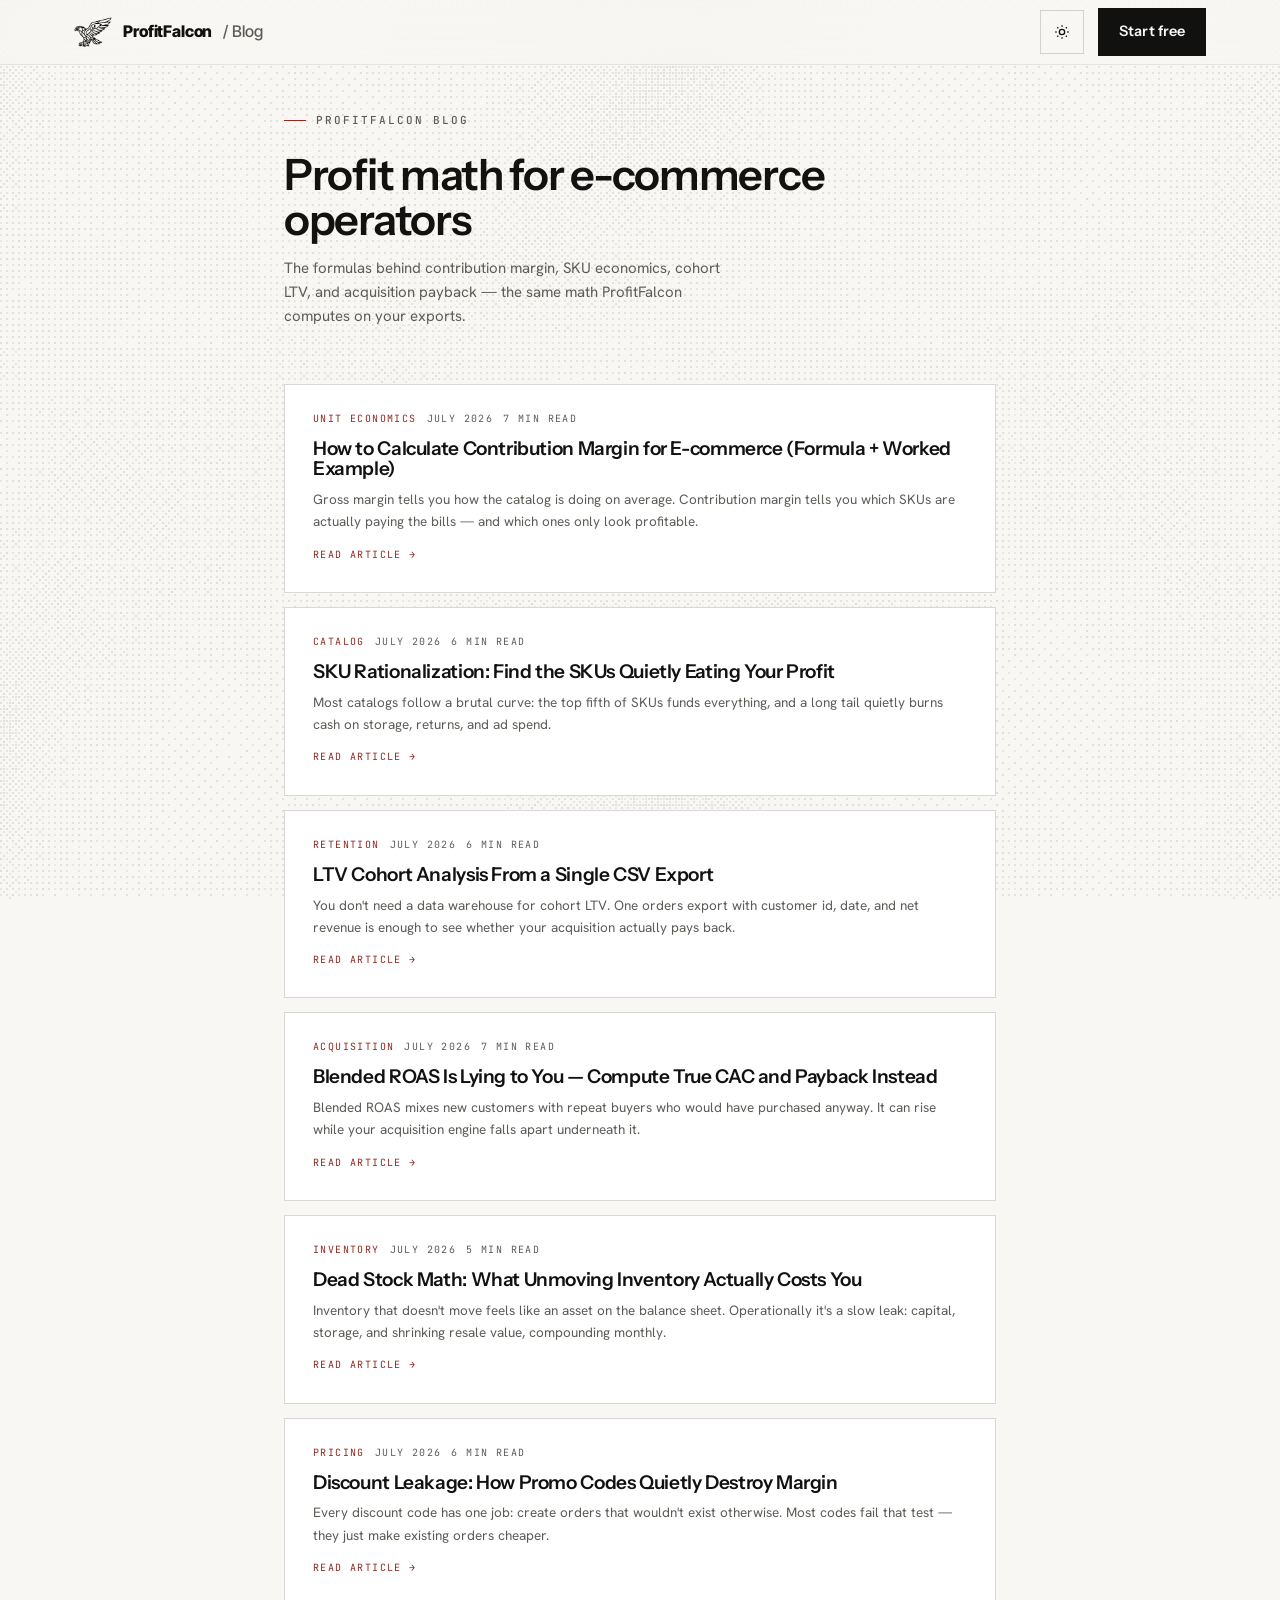
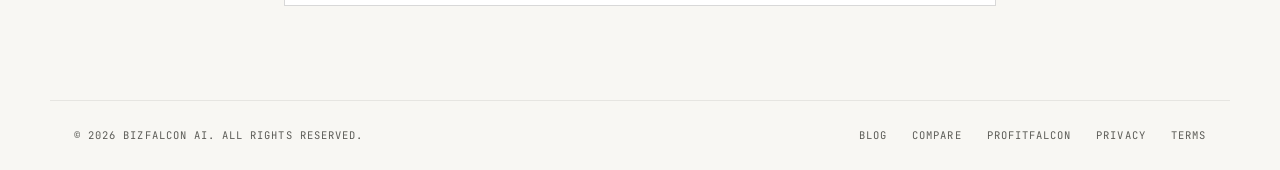
==== blog/index.html @ 0e8d5220 "Cache token ?v=20260806j" ====
<!doctype html>
<html lang="en">
<head>
<meta charset="utf-8">
<meta name="viewport" content="width=device-width,initial-scale=1">
<title>ProfitFalcon Blog — E-commerce Profit Math, SKU Economics, Retention</title>
<meta name="description" content="Guides on contribution margin, SKU rationalization, LTV cohorts, true CAC, dead stock, and discount leakage — with the actual formulas.">
<meta name="robots" content="index,follow,max-image-preview:large,max-snippet:-1,max-video-preview:-1">
<!-- BF-SEO -->
<link rel="canonical" href="https://profit.bizfalconai.com/blog/">
<meta property="og:type" content="website">
<meta property="og:site_name" content="ProfitFalcon">
<meta property="og:locale" content="en_US">
<meta property="og:url" content="https://profit.bizfalconai.com/blog/">
<meta property="og:title" content="ProfitFalcon Blog — E-commerce Profit Math, SKU Economics, Retention">
<meta property="og:description" content="Guides on contribution margin, SKU rationalization, LTV cohorts, true CAC, dead stock, and discount leakage — with the actual formulas.">
<meta property="og:image" content="https://profit.bizfalconai.com/og.png">
<meta property="og:image:width" content="1200">
<meta property="og:image:height" content="630">
<meta property="og:image:type" content="image/png">
<meta property="og:image:alt" content="ProfitFalcon — per-SKU contribution margin and discount-leak dashboard">
<meta name="twitter:card" content="summary_large_image">
<meta name="twitter:title" content="ProfitFalcon Blog — E-commerce Profit Math, SKU Economics, Retention">
<meta name="twitter:description" content="Guides on contribution margin, SKU rationalization, LTV cohorts, true CAC, dead stock, and discount leakage — with the actual formulas.">
<meta name="twitter:image" content="https://profit.bizfalconai.com/og.png">
<meta name="twitter:image:alt" content="ProfitFalcon — per-SKU contribution margin and discount-leak dashboard">
<!-- /BF-SEO -->
<link rel="icon" href="../favicon.ico">
<link rel="preconnect" href="https://fonts.googleapis.com">
<link rel="preconnect" href="https://fonts.gstatic.com" crossorigin>
<link href="https://fonts.googleapis.com/css2?family=Instrument+Sans:wght@500;600&family=Hanken+Grotesk:wght@400;700&family=Inter+Tight:wght@800&family=JetBrains+Mono:wght@400;500;700&display=swap" rel="stylesheet">
<link rel="stylesheet" href="../dusk.css?v=20260806j">
<link rel="stylesheet" href="./blog.css?v=20260806j">
<script>try{if(localStorage.getItem("bf-theme")!=="dark")document.documentElement.setAttribute("data-theme","light")}catch(e){document.documentElement.setAttribute("data-theme","light")}</script>
<!-- BF-LD -->
<script type="application/ld+json">
{
  "@context": "https://schema.org",
  "@graph": [
    {
      "@type": "Organization",
      "@id": "https://bizfalconai.com/#organization",
      "name": "BizFalcon AI",
      "url": "https://bizfalconai.com/",
      "email": "hello@bizfalconai.com",
      "logo": {
        "@type": "ImageObject",
        "url": "https://bizfalconai.com/falcon-bird-white.png",
        "width": 1190,
        "height": 933
      },
      "founder": {
        "@type": "Person",
        "name": "Siddharth Deepak"
      }
    },
    {
      "@type": "WebSite",
      "@id": "https://profit.bizfalconai.com/#website",
      "url": "https://profit.bizfalconai.com/",
      "name": "ProfitFalcon",
      "inLanguage": "en-US",
      "publisher": {
        "@id": "https://bizfalconai.com/#organization"
      }
    },
    {
      "@type": "Blog",
      "@id": "https://profit.bizfalconai.com/blog/#blog",
      "url": "https://profit.bizfalconai.com/blog/",
      "name": "ProfitFalcon Blog",
      "description": "Guides on contribution margin, SKU rationalization, LTV cohorts, true CAC, dead stock, and discount leakage — with the actual formulas.",
      "inLanguage": "en-US",
      "publisher": {
        "@id": "https://bizfalconai.com/#organization"
      }
    },
    {
      "@type": "BreadcrumbList",
      "itemListElement": [
        {
          "@type": "ListItem",
          "position": 1,
          "name": "Home",
          "item": "https://profit.bizfalconai.com/"
        },
        {
          "@type": "ListItem",
          "position": 2,
          "name": "Blog",
          "item": "https://profit.bizfalconai.com/blog/"
        }
      ]
    }
  ]
}
</script>
<!-- /BF-LD -->
</head>
<body>
<header class="nav">
  <div class="nav-in">
    <a class="brand" href="../" aria-label="ProfitFalcon home">
      <img src="../falcon-bird-white-sm.webp" alt="" width="440" height="345">
      ProfitFalcon <span class="sub">/ Blog</span>
    </a>
    <div class="nav-right">
      <button class="theme-btn" id="themeToggle" aria-label="Toggle light and dark theme">
        <svg class="icon-sun" viewBox="0 0 24 24" fill="none" stroke="currentColor" stroke-width="2" aria-hidden="true"><circle cx="12" cy="12" r="4"/><path d="M12 2v2M12 20v2M4.9 4.9l1.4 1.4M17.7 17.7l1.4 1.4M2 12h2M20 12h2M4.9 19.1l1.4-1.4M17.7 6.3l1.4-1.4"/></svg>
        <svg class="icon-moon" viewBox="0 0 24 24" fill="none" stroke="currentColor" stroke-width="2" aria-hidden="true"><path d="M21 12.8A9 9 0 1 1 11.2 3a7 7 0 0 0 9.8 9.8z"/></svg>
      </button>
      <a class="btn btn--primary" href="/auth?mode=signup">Start free</a>
    </div>
  </div>
</header>

<main class="blog-wrap">
  <div class="blog-head">
    <div class="eyebrow">ProfitFalcon blog</div>
    <h1>Profit math for e-commerce operators</h1>
    <p>The formulas behind contribution margin, SKU economics, cohort LTV, and acquisition payback — the same math ProfitFalcon computes on your exports.</p>
  </div>
<a class="post-card" href="./contribution-margin-ecommerce.html">
  <div class="post-meta"><span class="cat">Unit economics</span><span>July 2026</span><span>7 min read</span></div>
  <h2>How to Calculate Contribution Margin for E-commerce (Formula + Worked Example)</h2>
  <p>Gross margin tells you how the catalog is doing on average. Contribution margin tells you which SKUs are actually paying the bills — and which ones only look profitable.</p>
  <span class="go">Read article →</span>
</a>
<a class="post-card" href="./sku-rationalization.html">
  <div class="post-meta"><span class="cat">Catalog</span><span>July 2026</span><span>6 min read</span></div>
  <h2>SKU Rationalization: Find the SKUs Quietly Eating Your Profit</h2>
  <p>Most catalogs follow a brutal curve: the top fifth of SKUs funds everything, and a long tail quietly burns cash on storage, returns, and ad spend.</p>
  <span class="go">Read article →</span>
</a>
<a class="post-card" href="./ltv-cohort-analysis-csv.html">
  <div class="post-meta"><span class="cat">Retention</span><span>July 2026</span><span>6 min read</span></div>
  <h2>LTV Cohort Analysis From a Single CSV Export</h2>
  <p>You don&#x27;t need a data warehouse for cohort LTV. One orders export with customer id, date, and net revenue is enough to see whether your acquisition actually pays back.</p>
  <span class="go">Read article →</span>
</a>
<a class="post-card" href="./blended-roas-vs-cac.html">
  <div class="post-meta"><span class="cat">Acquisition</span><span>July 2026</span><span>7 min read</span></div>
  <h2>Blended ROAS Is Lying to You — Compute True CAC and Payback Instead</h2>
  <p>Blended ROAS mixes new customers with repeat buyers who would have purchased anyway. It can rise while your acquisition engine falls apart underneath it.</p>
  <span class="go">Read article →</span>
</a>
<a class="post-card" href="./dead-stock-carrying-cost.html">
  <div class="post-meta"><span class="cat">Inventory</span><span>July 2026</span><span>5 min read</span></div>
  <h2>Dead Stock Math: What Unmoving Inventory Actually Costs You</h2>
  <p>Inventory that doesn&#x27;t move feels like an asset on the balance sheet. Operationally it&#x27;s a slow leak: capital, storage, and shrinking resale value, compounding monthly.</p>
  <span class="go">Read article →</span>
</a>
<a class="post-card" href="./discount-code-margin-leakage.html">
  <div class="post-meta"><span class="cat">Pricing</span><span>July 2026</span><span>6 min read</span></div>
  <h2>Discount Leakage: How Promo Codes Quietly Destroy Margin</h2>
  <p>Every discount code has one job: create orders that wouldn&#x27;t exist otherwise. Most codes fail that test — they just make existing orders cheaper.</p>
  <span class="go">Read article →</span>
</a>
</main>
<footer class="blog-foot">
  <p>&copy; 2026 BizFalcon AI. All rights reserved.</p>
  <div>
    <a href="./">Blog</a>
    <a href="../compare.html">Compare</a>
    <a href="../">ProfitFalcon</a>
    <a href="../privacy.html">Privacy</a>
    <a href="../terms.html">Terms</a>
  </div>
</footer>
<script>
(function(){var b=document.getElementById("themeToggle");if(!b)return;b.addEventListener("click",function(){var r=document.documentElement,l=r.getAttribute("data-theme")==="light";if(l)r.removeAttribute("data-theme");else r.setAttribute("data-theme","light");try{localStorage.setItem("bf-theme",l?"dark":"light")}catch(e){}});})();
</script>
</body>
</html>
---- dusk.css ----
/* ============================================================
   DUSK INSTRUMENT — shared rebrand tokens + components
   BizFalcon AI · near-black / near-white · oxblood signal
   Copied verbatim into: company-site, talon/frontend/public,
   talonomic, talonmark. Edit once, re-copy everywhere.
   ============================================================ */
:root{
  --bg:#0A0A0B;
  --bg2:#0F0F11;
  --fg:#EDECE8;
  --mut:#8F8F89;
  --line:rgba(237,236,232,.14);
  --line-soft:rgba(237,236,232,.07);
  --signal:#B0453B;
  --signal-ink:#FFFFFF;
  --card:#0D0D0F;
  --grain:.055;
  --dot:rgba(237,236,232,.16);
  /* ledger money-roles — brand(signal) ≠ loss ≠ gain. Never reuse across roles. */
  --loss:#C56A5B;
  --gain:#5FA382;
  color-scheme:dark;
}
[data-theme="light"]{
  --bg:#F8F7F3;
  --bg2:#F2F2EF;
  --fg:#111110;
  --mut:#5C5C57;
  --line:rgba(17,17,16,.16);
  --line-soft:rgba(17,17,16,.08);
  --signal:#8E2A22;
  --signal-ink:#FFFFFF;
  --card:#FFFFFF;
  --grain:.04;
  --dot:rgba(17,17,16,.18);
  --loss:#A8453A;
  --gain:#2F6B4F;
  color-scheme:light;
}

/* ============ BASE ============ */
*{margin:0;padding:0;box-sizing:border-box}
html{scroll-behavior:smooth}
body{
  background:var(--bg);color:var(--fg);
  font-family:"Hanken Grotesk",system-ui,sans-serif;
  font-size:17px;line-height:1.6;-webkit-font-smoothing:antialiased;
  overflow-x:hidden;transition:background .35s ease,color .35s ease;
}
body::after{
  content:"";position:fixed;inset:0;z-index:90;pointer-events:none;opacity:var(--grain);
  background-image:url('data:image/svg+xml;utf8,<svg xmlns="http://www.w3.org/2000/svg" width="300" height="300"><filter id="n"><feTurbulence type="fractalNoise" baseFrequency="0.9" numOctaves="2" stitchTiles="stitch"/></filter><rect width="300" height="300" filter="url(%23n)"/></svg>');
  background-size:300px 300px;mix-blend-mode:overlay;
}
::selection{background:var(--fg);color:var(--bg)}
a{color:inherit;text-decoration:none}
button{font:inherit;color:inherit;background:none;border:none;cursor:pointer}
:focus-visible{outline:2px solid var(--signal);outline-offset:3px}
h1,h2,h3{font-family:"Instrument Sans","Hanken Grotesk",sans-serif;font-weight:600;letter-spacing:-.03em;line-height:1.05}
.mono{font-family:"JetBrains Mono",monospace}
.wrap{width:100%;max-width:1180px;margin:0 auto;padding:0 24px;min-width:0}
section{padding:88px 0;border-top:1px solid var(--line-soft);position:relative}
.dotbg{background-image:radial-gradient(var(--dot) 1px,transparent 1px);background-size:26px 26px}

.eyebrow{
  font-family:"JetBrains Mono",monospace;font-size:11px;font-weight:500;
  letter-spacing:.18em;text-transform:uppercase;color:var(--mut);
  display:flex;align-items:center;gap:10px;margin-bottom:22px;
}
.eyebrow::before{content:"";display:block;width:22px;height:1px;background:var(--signal)}
.chip{
  display:inline-flex;align-items:center;gap:8px;
  font-family:"JetBrains Mono",monospace;font-size:10px;font-weight:500;
  letter-spacing:.14em;text-transform:uppercase;
  background:transparent;color:var(--fg);border:1px solid var(--line);padding:5px 10px;
}
.chip .pulse{width:6px;height:6px;border-radius:50%;background:var(--signal);animation:pulse 1.6s ease-in-out infinite}
@keyframes pulse{0%,100%{opacity:1}50%{opacity:.25}}
.chip--ghost{color:var(--signal)}

.btn{
  display:inline-flex;align-items:center;gap:10px;
  font-family:"JetBrains Mono",monospace;font-size:12px;font-weight:500;
  letter-spacing:.12em;text-transform:uppercase;
  padding:15px 26px;min-height:44px;cursor:pointer;
  /* Transparent border so every variant reserves the same 2px. .btn--ghost adds a
     1px border and .btn--primary had none, so a ghost sat 47.2px tall beside a 45.2px
     primary in the same row. box-sizing:border-box does not help: it only governs
     boxes with an explicit height, and these are auto. .btn--ghost still wins on
     border-color further down, same specificity, later in the file. */
  border:1px solid transparent;
  transition:background .2s ease,color .2s ease,border-color .2s ease;
}
.btn--primary{background:var(--fg);color:var(--bg)}
.btn--primary:hover{background:var(--signal);color:#fff}
.btn--ghost{border:1px solid var(--line);color:var(--fg)}
.btn--ghost:hover{border-color:var(--signal);color:var(--signal)}

.rv{opacity:0;transform:translateY(26px);transition:opacity .7s ease,transform .7s ease}
.rv.on{opacity:1;transform:none}
.rv.d1{transition-delay:.1s}.rv.d2{transition-delay:.2s}.rv.d3{transition-delay:.3s}

/* ============ NAV ============ */
.nav{
  position:fixed;top:0;left:0;right:0;z-index:100;
  border-bottom:1px solid var(--line-soft);
  background:color-mix(in srgb,var(--bg) 82%,transparent);
  backdrop-filter:blur(14px);-webkit-backdrop-filter:blur(14px);
}
.nav-in{max-width:1180px;margin:0 auto;padding:0 24px;height:64px;display:flex;align-items:center;gap:32px}
.brand{display:flex;align-items:center;gap:11px;font-family:"Inter Tight","Helvetica Neue",Arial,sans-serif;font-size:16px;font-weight:800;letter-spacing:-.01em}
.brand img{height:30px;width:auto;display:block}
[data-theme="light"] .brand img{filter:invert(1)}
/* text-transform:none is a GUARD, not styling. The nav sub-labels were ALL-CAPS
   as literal strings in content, not via CSS, so there was no single rule to flip
   and no rule stopping a future session from adding one. The labels are now title
   case at every call site; this keeps CSS from re-uppercasing them behind that. */
.brand .sub{color:var(--mut);font-weight:500;text-transform:none}
.nav-links{display:flex;gap:28px;margin-left:12px}
.nav-links a{
  font-family:"JetBrains Mono",monospace;font-size:11px;letter-spacing:.14em;
  text-transform:uppercase;color:var(--mut);transition:color .2s ease;
}
.nav-links a:hover{color:var(--signal)}
.nav-right{margin-left:auto;display:flex;align-items:center;gap:14px}
.theme-btn{
  width:44px;height:44px;display:flex;align-items:center;justify-content:center;
  border:1px solid var(--line);transition:border-color .2s ease,color .2s ease;
}
.theme-btn:hover{border-color:var(--signal);color:var(--signal)}
.theme-btn svg{width:16px;height:16px}
[data-theme="light"] .icon-moon{display:none}
:root:not([data-theme="light"]) .icon-sun{display:none}
.nav .btn{padding:11px 20px}

/* ============ HERO ============ */
.hero{min-height:100svh;padding:0;border-top:none;display:flex;flex-direction:column;justify-content:center;overflow:hidden}
.hero-canvas{position:absolute;left:0;right:0;bottom:0;height:82%;width:100%;display:block;pointer-events:none}
.hero-in{position:relative;z-index:2;padding-top:140px;padding-bottom:80px}
.hero h1{font-size:clamp(2.6rem,6.4vw,4.8rem);max-width:16ch}
.hero-sub{max-width:52ch;color:var(--mut);font-size:18px;margin:28px 0 34px}
.hero-sub strong{color:var(--fg);font-weight:600}
/* capped like .hero-sub above. Uncapped, a three-button row ran ~820px into
   the falcon's airspace on company-site; the cap also gives the art's
   right-edge measurement a stable bound to clear. */
.hero-ctas{display:flex;gap:14px;flex-wrap:wrap;max-width:56ch}
.hero-chip{margin-bottom:30px;display:inline-flex}
.trust{
  margin-top:26px;font-family:"JetBrains Mono",monospace;font-size:10.5px;
  letter-spacing:.14em;text-transform:uppercase;color:var(--mut);
  display:flex;gap:22px;flex-wrap:wrap;
}
.trust b{color:var(--fg);font-weight:500}

/* product shot / demo window */
.shot{
  border:1px solid var(--line);background:var(--bg);
  font-family:"JetBrains Mono",monospace;font-size:12.5px;line-height:1.75;
}
.shot-bar{display:flex;align-items:center;gap:8px;padding:11px 16px;border-bottom:1px solid var(--line-soft);color:var(--mut);font-size:10px;letter-spacing:.14em;text-transform:uppercase}
.shot-bar .dots{display:flex;gap:5px}
.shot-bar .dots i{width:8px;height:8px;border-radius:50%;background:var(--line);display:block}
.shot-bar .dots i:first-child{background:var(--signal)}
.shot-body{padding:20px 22px;min-height:250px}
.shot-foot{padding:12px 22px;border-top:1px solid var(--line-soft);font-size:10px;letter-spacing:.14em;text-transform:uppercase;color:var(--mut);display:flex;justify-content:space-between;gap:12px;flex-wrap:wrap}
.shot-foot a{color:var(--signal)}
.demo-q{color:var(--fg);margin-bottom:14px}
.demo-q::before{content:"you ▸ ";color:var(--signal)}
.demo-code{color:var(--mut);white-space:pre-wrap;margin-bottom:16px;min-height:96px}
.caret{display:inline-block;width:7px;height:14px;background:var(--signal);vertical-align:-2px;animation:blink 1s steps(1) infinite}
@keyframes blink{50%{opacity:0}}
.demo-tiles{display:grid;grid-template-columns:repeat(3,1fr);gap:10px;opacity:0;transition:opacity .5s ease}
.demo-tiles.show{opacity:1}
.tile{border:1px solid var(--line-soft);padding:12px 13px}
.tile b{display:block;font-size:19px;font-weight:700;color:var(--fg);font-family:"JetBrains Mono",monospace}
.tile.neg b{color:var(--signal)}
.tile s{display:block;text-decoration:none;font-size:9px;letter-spacing:.13em;color:var(--mut);text-transform:uppercase;margin-top:5px}

/* ============ SECTION HEADERS ============ */
.sec-head{margin-bottom:44px;max-width:640px}
.sec-head h2{font-size:clamp(2rem,4.4vw,3.1rem);margin-bottom:18px}
.sec-head p{color:var(--mut)}
.sec-row{display:flex;justify-content:space-between;align-items:flex-end;gap:40px}
.art{display:block}
/* margin-bottom lifts this: .sec-row is align-items:flex-end, so a larger bottom
   margin raises the canvas. 64 -> 74 for the ~10px the founder measured it low by. */
.art--sphere{width:190px;height:190px;flex:none;margin-bottom:44px} /* 64 -> 44: .sec-row is align-items:flex-end so margin-bottom LIFTS; 20px less lift
   drops the art, which is the 'a little bit down' that was asked for. */
/* The 105px nudge is gone. Measured at 1280 with reveal forced: it held the checkmark's
   right edge at 1101 against a .sec-row edge of 1206 -- the 1180 content measure, which is
   the same edge the Autopilot card ends on. Aligning to that measure instead of a constant
   keeps it aligned at every width. */
@media(max-width:920px){.art--sphere{display:none}}

/* ============ BENTO ============ */
.bento{display:grid;grid-template-columns:repeat(3,1fr);gap:18px}
.bento .cell{
  border:1px solid var(--line);background:var(--card);padding:28px;
  transition:border-color .25s ease;
  min-width:0; /* grid items default min-width:auto — nowrap p-tabs content forced 375px pages to 407px */
  /* The grid stretches cells to the tallest in the row (align-items defaults to
     normal/stretch), so a short card paired with a tall one grew a void under its
     content rather than under the row. Measured on profit.: "B2 / RETENTION" (the LTV
     chart) was stretched to 528px against the 528px screener beside it while holding
     only ~333px of content -- 195px of dead space, with 103px on "B5 / TRUST".
     Becoming a flex column lets the card's own visual take up the slack (see the
     margin-top:auto below) instead of leaving it at the bottom. Equal-height rows are
     kept deliberately -- ragged card bottoms read as a bug, not a choice. */
  display:flex;flex-direction:column;
}
/* The card's figure absorbs the stretch. `auto` and not `flex:1` because these
   visuals have fixed aspect ratios -- growing them distorts the chart, whereas
   pushing them to the baseline just closes the gap. */
.cell > .scm{margin-top:auto}
/* Explicit separation, because shrinking the chart did NOT produce it: the LTV cell sets
   its own row height, so `margin-top:auto` had no slack to redistribute and the artifact
   stayed 7px off the copy. Safe for the Autopilot card, whose auto margin is already
   fully consumed (row height comes from its .cell.wide sibling) -- there this grows the
   card instead of reopening the hole the previous card closed. */
.bento .cell > p{margin-bottom:16px}
.bento .cell:hover{border-color:var(--fg)}
.bento .cell.wide{grid-column:span 2}
.bento h3{font-size:19px;margin-bottom:10px}
.bento p{color:var(--mut);font-size:15px}
.cell-idx{font-family:"JetBrains Mono",monospace;font-size:10px;letter-spacing:.16em;color:var(--mut);display:block;margin-bottom:20px}
.cell .art--mini{width:100%;height:110px;margin-top:22px}

/* ============ STEPS ============ */
.steps{display:grid;grid-template-columns:repeat(3,1fr);gap:22px;counter-reset:step}
.step{border-top:1px solid var(--line);padding-top:26px;position:relative}
.step::before{
  counter-increment:step;content:"0" counter(step);
  font-family:"JetBrains Mono",monospace;font-size:11px;letter-spacing:.16em;color:var(--signal);
  display:block;margin-bottom:18px;
}
.step h3{font-size:20px;margin-bottom:12px}
.step p{color:var(--mut);font-size:15px}
.step code{font-family:"JetBrains Mono",monospace;font-size:12.5px;color:var(--fg);background:var(--bg2);padding:2px 7px;border:1px solid var(--line-soft)}

/* ============ INTERACTIVE DEMO ============ */
.demo-tabs{display:flex;gap:10px;flex-wrap:wrap;margin-bottom:26px}
.demo-tab{
  font-family:"JetBrains Mono",monospace;font-size:11px;letter-spacing:.12em;text-transform:uppercase;
  padding:11px 16px;border:1px solid var(--line);color:var(--mut);cursor:pointer;
  transition:color .2s ease,border-color .2s ease;
}
.demo-tab:hover{border-color:var(--fg);color:var(--fg)}
.demo-tab.on{border-color:var(--signal);color:var(--fg)}
.demo-tab.on::before{content:"● ";color:var(--signal)}

/* chat window (hero) */
.chat-msg{color:var(--mut);margin-bottom:14px}
.chat-msg b{color:var(--fg);font-weight:500}
.chat-msg::before{content:"talon ▸ ";color:var(--signal)}
.chat-input{
  display:flex;align-items:center;gap:10px;border:1px solid var(--line);
  padding:13px 16px;color:var(--mut);margin-top:18px;font-size:12.5px;
}
.chat-input .send{
  margin-left:auto;width:28px;height:28px;border:1px solid var(--line);flex:none;
  display:flex;align-items:center;justify-content:center;color:var(--signal);
  transition:border-color .2s ease;
}
.chat-input:hover .send{border-color:var(--signal)}
.quick{display:flex;gap:8px;flex-wrap:wrap;margin-top:14px}
.quick button{
  font-family:"JetBrains Mono",monospace;font-size:10px;letter-spacing:.1em;text-transform:uppercase;
  padding:8px 12px;border:1px solid var(--line-soft);color:var(--mut);cursor:pointer;
  transition:color .2s ease,border-color .2s ease;
}
.quick button:hover{color:var(--signal);border-color:var(--signal)}

/* demo scene caption + progress */
.demo-cap{
  display:flex;justify-content:space-between;gap:14px;flex-wrap:wrap;
  font-family:"JetBrains Mono",monospace;font-size:10px;letter-spacing:.14em;
  text-transform:uppercase;color:var(--mut);margin-top:14px;
}
.demo-cap b{color:var(--fg);font-weight:500}
.demo-prog{height:2px;background:var(--line-soft);margin-top:10px;overflow:hidden}
.demo-prog i{display:block;height:100%;width:0;background:var(--signal)}
.demo-prog i.run{width:100%;transition:width linear}

/* mini product visuals */
.spark{width:100%;height:64px;margin-top:20px;display:block}
.spark path{fill:none;stroke:var(--fg);stroke-width:1.5}
.spark .fill{fill:var(--fg);opacity:.06;stroke:none}
.spark .flag{fill:var(--signal);stroke:none}
.pdf-strip{display:flex;gap:8px;margin-top:20px}
.pdf-strip .pp{width:38px;height:50px;background:var(--fg);opacity:.85;padding:5px 4px;display:flex;flex-direction:column;gap:3px}
.pdf-strip .pp i{display:block;height:2px;background:color-mix(in srgb,var(--bg) 25%,transparent)}
.pdf-strip .pp i.hd{height:4px;width:60%;background:var(--signal)}

/* full-bleed still massif */
.obs{position:relative;margin-top:90px;height:380px;border-top:1px solid var(--line-soft);border-bottom:1px solid var(--line-soft);overflow:hidden}
.obs canvas{width:100%;height:100%}
.obs-label{position:absolute;font-family:"JetBrains Mono",monospace;font-size:9.5px;line-height:1.9;letter-spacing:.1em;text-transform:uppercase;color:var(--mut)}
.obs-label b{color:var(--fg);font-weight:500}
.obs-label .sig{color:var(--signal)}
.obs-label--tl{top:18px;left:18px}
.obs-label--tr{top:18px;right:18px;text-align:right}
.obs-label--br{bottom:14px;right:18px;text-align:right;font-size:15px;color:var(--fg)}
.obs-label--bl{bottom:14px;left:18px}
@media(max-width:700px){.obs{height:240px}.obs-label--tr,.obs-label--bl{display:none}}
.art--dome{width:100%;height:250px;margin-top:44px}

/* ============ PRICING ============ */
.plans{display:grid;grid-template-columns:repeat(auto-fit,minmax(230px,1fr));gap:18px;align-items:stretch}
/* Autopilot is an ADD-ON, not a fifth tier. auto-fit puts four cards across, so as a card it left
   three dead columns on row two. Spanning beats stretching: a stretched card reads as the biggest
   plan, which contradicts its own "Add-on" flag. Laid out horizontally so the row carries content
   across its width instead of one tall column beside empty space. No markup change -- .plan--addon
   was already on the element. */
/* Reverted: Autopilot is a normal card again. The dead columns beside it are filled by the
   flat-pricing comparison, which is content rather than stretched whitespace.
   2/-1, not span 3: .plans is auto-fit so the column count moves with the viewport --
   anchoring to the last line takes whatever remains instead of assuming four. */
.cmp--inplans{grid-column:2/-1;margin-top:0!important;align-self:start}
/* align-self:start, not a height: .plans is align-items:stretch, so this card was
   stretched to the .plan--addon beside it (both 540px) while holding 328px of
   content -- 212px of measured dead space below the disclaimer. A px height would
   be wrong at every width where that neighbour is a different size. */
@media(max-width:900px){.cmp--inplans{grid-column:1/-1}}

.plan{border:1px solid var(--line);background:var(--card);padding:30px 26px;display:flex;flex-direction:column;position:relative;transition:border-color .25s ease}
.plan:hover{border-color:var(--fg)}
.plan.hot{border-color:var(--fg)}
.plan--addon{border-style:dashed;background:color-mix(in srgb,var(--signal) 3%,var(--card))}
.plan-flag--addon{background:var(--bg2);color:var(--signal);border:1px solid color-mix(in srgb,var(--signal) 40%,transparent)}
.plan-flag{
  position:absolute;top:-1px;right:-1px;
  font-family:"JetBrains Mono",monospace;font-size:9px;letter-spacing:.14em;text-transform:uppercase;
  background:var(--fg);color:var(--bg);padding:4px 9px;
}
.plan-name{font-family:"JetBrains Mono",monospace;font-size:11px;letter-spacing:.16em;text-transform:uppercase;color:var(--mut);margin-bottom:16px}
.plan-price{font-family:"Instrument Sans","Hanken Grotesk",sans-serif;font-size:38px;font-weight:600;letter-spacing:-.02em}
.plan-price .per{font-size:14px;color:var(--mut);font-weight:400;letter-spacing:0}
.plan-bill{font-family:"JetBrains Mono",monospace;font-size:10px;letter-spacing:.1em;text-transform:uppercase;color:var(--mut);margin:8px 0 22px;min-height:14px}
.plan ul{list-style:none;margin-bottom:26px;flex:1}
.plan li{font-size:14.5px;color:var(--mut);padding:6px 0;border-top:1px solid var(--line-soft)}
.plan li b{color:var(--fg);font-weight:500}
.plan .btn{justify-content:center}

/* agentic add-on band — sits below the tier grid, not folded into a tier */
.ap-band{
  margin-top:20px;display:grid;grid-template-columns:1.4fr 1fr;gap:32px;align-items:center;
  border:1px solid var(--fg);background:var(--card);padding:32px 34px;
}
.ap-band .apt{
  display:inline-flex;align-items:center;gap:8px;font-family:"JetBrains Mono",monospace;
  font-size:10px;font-weight:500;letter-spacing:.16em;text-transform:uppercase;color:var(--signal);margin-bottom:12px;
}
.ap-band h3{font-size:22px;margin-bottom:10px}
.ap-band p{color:var(--mut);font-size:14.5px;max-width:56ch}
.ap-band .apr{text-align:center}
.ap-band .apprice{font-family:"Instrument Sans","Hanken Grotesk",sans-serif;font-size:34px;font-weight:600;letter-spacing:-.02em}
.ap-band .apprice span{font-size:14px;color:var(--mut);font-weight:400}
.ap-band .apnote{font-family:"JetBrains Mono",monospace;font-size:9.5px;letter-spacing:.1em;text-transform:uppercase;color:var(--mut);margin:8px 0 16px}
.ap-band .btn{width:100%;justify-content:center}
@media(max-width:760px){.ap-band{grid-template-columns:1fr;text-align:center}.ap-band p{margin-inline:auto}}

/* ============ FAQ ============ */
.faq{max-width:none}
.faq details{border-top:1px solid var(--line)}
.faq details:last-child{border-bottom:1px solid var(--line)}
.faq summary{
  cursor:pointer;list-style:none;display:flex;justify-content:space-between;align-items:center;gap:16px;
  padding:22px 4px;font-family:"Instrument Sans","Hanken Grotesk",sans-serif;font-weight:600;font-size:17px;letter-spacing:-.01em;
}
.faq summary::-webkit-details-marker{display:none}
.faq summary::after{content:"+";font-family:"JetBrains Mono",monospace;color:var(--mut);font-size:18px;flex:none}
.faq details[open] summary::after{content:"−";color:var(--signal)}
.faq .a{padding:0 4px 24px;color:var(--mut);font-size:15.5px;max-width:74ch}

/* ============ CTA / FOOTER ============ */
.cta-sec{text-align:center}
.cta-sec h2{font-size:clamp(2.2rem,5vw,3.4rem);margin-bottom:20px}
.cta-sec p{color:var(--mut);margin-bottom:38px}
.cta-sec .eyebrow{justify-content:center}
.foot-in{display:flex;justify-content:space-between;align-items:center;gap:20px;flex-wrap:wrap}
.foot-in,.foot-links a{font-family:"JetBrains Mono",monospace;font-size:10.5px;letter-spacing:.14em;text-transform:uppercase;color:var(--mut)}
.foot-links{display:flex;gap:26px;flex-wrap:wrap}
.foot-links a:hover{color:var(--signal)}

/* ============ RESPONSIVE ============ */
@media(max-width:920px){
  .bento{grid-template-columns:1fr}
  .bento .cell.wide{grid-column:auto}
  .steps{grid-template-columns:1fr}
  .nav-links{display:none}
  section{padding:68px 0}
  .demo-tiles{grid-template-columns:1fr 1fr}
  .hero-grid{grid-template-columns:1fr!important}
}
@media(max-width:480px){
  body{font-size:16px}
  .hero-in{padding-top:110px}
  .nav-in{gap:14px;padding:0 16px}
  .nav .btn{white-space:nowrap;padding:9px 13px;font-size:10.5px;letter-spacing:.08em}
  .brand{letter-spacing:-.01em;font-size:14px}
  .brand .sub{display:none}
}

/* ============ REDUCED MOTION ============ */
@media(prefers-reduced-motion:reduce){
  html{scroll-behavior:auto}
  .rv{opacity:1;transform:none;transition:none}
  .chip .pulse,.caret{animation:none}
  *{transition-duration:.01ms!important}
}

/* ============ DEMO INSIGHT LINE ============ */
.demo-ins{display:flex;gap:9px;align-items:flex-start;margin-top:14px;font-family:"Hanken Grotesk",system-ui,sans-serif;font-size:13.5px;color:var(--mut);opacity:0;transition:opacity .5s ease}
.demo-ins.show{opacity:1}
.demo-ins b{color:var(--fg);font-weight:600}
.demo-ins::before{content:"◆";color:var(--signal);font-size:9px;margin-top:4px;flex:none}

/* ============ REAL-PRODUCT REPLICA ============ */
.replica{display:grid;grid-template-columns:230px 1fr;border:1px solid var(--line);background:var(--bg);font-family:"JetBrains Mono",monospace}
.replica-side{border-right:1px solid var(--line-soft);padding:16px 14px;display:flex;flex-direction:column;gap:2px;font-size:10.5px;letter-spacing:.08em;text-transform:uppercase;color:var(--mut)}
.replica-side .rs-new{border:1px solid var(--fg);color:var(--fg);padding:9px 10px;margin-bottom:12px;text-align:center}
.replica-side span{padding:7px 8px}
.replica-side span.on{color:var(--fg);background:var(--bg2)}
.replica-side .rs-meta{margin-top:auto;padding-top:14px;border-top:1px solid var(--line-soft);font-size:9px;line-height:2}
.replica-side .rs-meta b{color:var(--fg);font-weight:500}
.replica-main{padding:36px 30px}
.replica-h{font-family:"Instrument Sans","Hanken Grotesk",sans-serif;font-size:clamp(19px,2.6vw,26px);font-weight:600;letter-spacing:-.02em;color:var(--fg);margin-bottom:6px;text-align:center}
.replica-sub{text-align:center;font-size:10.5px;letter-spacing:.1em;text-transform:uppercase;color:var(--mut);margin-bottom:22px}
.replica-box{border:1px solid var(--line);background:var(--card)}
.replica-box .rb-in{display:flex;justify-content:space-between;align-items:center;gap:12px;padding:14px 16px;color:var(--mut);font-size:12.5px;border-bottom:1px solid var(--line-soft);font-family:"Hanken Grotesk",system-ui,sans-serif}
.replica-box .rb-in b{color:var(--bg);background:var(--fg);padding:7px 13px;font-size:10px;letter-spacing:.1em;font-family:"JetBrains Mono",monospace;text-transform:uppercase}
.replica-box .rb-row{display:flex;gap:16px;flex-wrap:wrap;padding:11px 16px;border-bottom:1px solid var(--line-soft);font-size:9.5px;letter-spacing:.1em;text-transform:uppercase;color:var(--mut)}
.replica-box .rb-row .hot{color:var(--fg)}
.replica-starters{display:grid;grid-template-columns:1fr 1fr;gap:2px 20px;padding:12px 16px}
.replica-starters span{font-family:"Hanken Grotesk",system-ui,sans-serif;font-size:13px;color:var(--mut);padding:6px 0}
.replica-starters span::before{content:"→ ";color:var(--signal)}
@media(max-width:920px){.replica{grid-template-columns:1fr}.replica-side{display:none}.replica-main{padding:24px 16px}}

/* dropzone replica */
.replica-drop{border:1px dashed var(--line);padding:44px 20px;text-align:center;color:var(--mut);font-family:"Hanken Grotesk",system-ui,sans-serif;font-size:13px}
.replica-drop b{display:block;font-family:"Instrument Sans","Hanken Grotesk",sans-serif;font-size:17px;color:var(--fg);letter-spacing:-.01em;margin-bottom:6px}
.replica-chips{display:flex;gap:8px;justify-content:center;flex-wrap:wrap;padding:14px}
.replica-chips span{border:1px solid var(--line);padding:8px 12px;font-size:10px;letter-spacing:.1em;text-transform:uppercase;color:var(--mut)}
.replica-cols{padding:0 16px 16px;text-align:center;font-size:10px;color:var(--mut);letter-spacing:.06em}
.replica-cols code{color:var(--fg)}

/* form replica */
.replica-form{display:grid;grid-template-columns:1fr 1.1fr}
.replica-form .rf-l{padding:22px;border-right:1px solid var(--line-soft);display:flex;flex-direction:column;gap:10px}
.rf-field{font-size:9.5px;letter-spacing:.12em;text-transform:uppercase;color:var(--mut)}
.rf-field i{display:block;font-style:normal;border:1px solid var(--line);color:var(--fg);font-size:12.5px;padding:9px 11px;margin-top:5px;font-family:"Hanken Grotesk",system-ui,sans-serif}
.replica-form .rf-r{display:flex;flex-direction:column;align-items:center;justify-content:center;color:var(--mut);font-size:12.5px;gap:10px;padding:22px;font-family:"Hanken Grotesk",system-ui,sans-serif}
.rf-r .pp-big{width:120px;height:156px;background:var(--fg);padding:14px 12px;display:flex;flex-direction:column;gap:6px}
.rf-r .pp-big i{display:block;height:5px;background:color-mix(in srgb,var(--bg) 22%,transparent)}
.rf-r .pp-big i.hd{height:12px;width:60%;background:var(--signal)}
@media(max-width:700px){.replica-form{grid-template-columns:1fr}.replica-form .rf-l{border-right:none;border-bottom:1px solid var(--line-soft)}}

/* dithered falcon feature */
.art--falcon{width:min(440px,84vw);height:310px;margin:56px auto 0;display:block;opacity:.85}

/* app-style prompt box (talon hero) */
.promptbox{width:100%;max-width:560px;border:1px solid var(--line);background:var(--card);margin-top:4px;min-width:0}
.promptbox .pb-in{display:flex;gap:10px;padding:13px 15px;border-bottom:1px solid var(--line-soft);align-items:center}
.promptbox input{flex:1;background:transparent;border:0;outline:none;color:var(--fg);font-family:"Hanken Grotesk",system-ui,sans-serif;font-size:14px;min-width:0}
.promptbox input::placeholder{color:var(--mut)}
.promptbox .pb-go{background:var(--fg);color:var(--bg);font-family:"JetBrains Mono",monospace;font-size:10.5px;letter-spacing:.1em;text-transform:uppercase;padding:9px 14px;cursor:pointer;transition:background .2s ease,color .2s ease;flex:none}
.promptbox .pb-go:hover{background:var(--signal);color:#fff}
.promptbox .pb-tools{display:flex;gap:16px;padding:10px 15px;font-family:"JetBrains Mono",monospace;font-size:9.5px;letter-spacing:.1em;text-transform:uppercase;color:var(--mut);flex-wrap:wrap;border-bottom:1px solid var(--line-soft)}
.promptbox .pb-tools b{color:var(--fg);font-weight:500}
.promptbox .quick{padding:10px 15px 13px;margin-top:0}

/* replica starter-tab bar (mirrors the real prompt library) */
.replica-tabs{display:flex;gap:2px;padding:6px 12px 0;border-bottom:1px solid var(--line-soft);overflow-x:auto;scrollbar-width:none;max-width:100%;min-width:0}
.replica-tabs::-webkit-scrollbar{display:none}
.replica-tabs button,.replica-tabs span{font-family:"Hanken Grotesk",system-ui,sans-serif;font-size:12.5px;font-weight:600;color:var(--mut);background:none;border:0;border-bottom:2px solid transparent;padding:8px 10px 10px;cursor:pointer;white-space:nowrap;transition:color .15s ease,border-color .15s ease}
.replica-tabs button:hover{color:var(--fg)}
.replica-tabs button.on,.replica-tabs span.on{color:var(--fg);border-bottom-color:var(--signal)}

/* FAQ + in-frame falcon art: the live .faq-grid rule lives with .art--faqfield
   below (a duplicate declared here was always overridden by it). */



/* small greeting above the hero prompt box (chat-app register) */
.pb-greet{font-family:"Instrument Sans","Hanken Grotesk",sans-serif;font-weight:600;font-size:19px;letter-spacing:-.015em;color:var(--fg);margin:26px 0 12px}

/* accent serif + halftone atmosphere (DUSK 2.5) */
.accent-serif{font-family:"Instrument Serif",Georgia,serif;font-style:italic;font-weight:400;letter-spacing:-0.01em;color:#B0453B}
[data-theme="light"] .accent-serif{color:#8E2A22}
body{background:url(textures/halftone-bone.webp) repeat fixed 0 0/720px 720px,var(--bg)}
[data-theme="light"] body{background:url(textures/halftone-ink.webp) repeat fixed 0 0/720px 720px,var(--bg)}

/* Design-system footer */
.footer{border-top:1px solid var(--line-soft);padding:64px 0 36px}
.foot-grid{display:grid;grid-template-columns:2fr 1fr 1fr 1fr;gap:36px;margin-bottom:48px}
@media(max-width:920px){.foot-grid{grid-template-columns:1fr 1fr;gap:28px}}
.foot-brand .foot-logo{display:flex;align-items:center;gap:9px;font-family:"Inter Tight","Helvetica Neue",Arial,sans-serif;font-weight:800;font-size:15px;letter-spacing:-.01em;color:var(--fg)}
.foot-brand .foot-logo span{color:var(--mut);font-size:10.5px}
.foot-brand p{margin-top:14px;max-width:30ch;font-size:13.5px;line-height:1.6;color:var(--mut)}
.foot-col{display:flex;flex-direction:column;gap:10px}
.foot-col h4{font-family:"JetBrains Mono",monospace;font-size:10px;letter-spacing:.16em;text-transform:uppercase;color:var(--mut);margin:0 0 4px;font-weight:500}
.foot-col a{font-size:13.5px;color:var(--fg);opacity:.78;text-decoration:none}
.foot-col a:hover{opacity:1;color:var(--signal)}
.foot-base{border-top:1px solid var(--line-soft);padding-top:22px;display:flex;justify-content:space-between;gap:14px;flex-wrap:wrap;font-size:12.5px;color:var(--mut)}
.foot-sig{font-family:"JetBrains Mono",monospace;font-size:10px;letter-spacing:.16em;color:var(--mut)}
/* Art edge fades — full transparency at every border */
.art--inline,.art--sphere,.art--faqfield,.art--dome{
  -webkit-mask-image:linear-gradient(90deg,transparent,#000 22%,#000 78%,transparent),linear-gradient(transparent,#000 14%,#000 86%,transparent);
  -webkit-mask-composite:source-in;
  mask-image:linear-gradient(90deg,transparent,#000 22%,#000 78%,transparent),linear-gradient(transparent,#000 14%,#000 86%,transparent);
  mask-composite:intersect}

/* ── Editorial pass: Instrument Sans for interactive voice; mono reserved
   for true instrument labels (eyebrows, HUD bars, data readouts). ── */
.btn,.promptbox .pb-go{font-family:"Instrument Sans","Hanken Grotesk",sans-serif;
  text-transform:none;letter-spacing:.005em;font-size:14.5px;font-weight:600}
.promptbox .pb-go{padding:10px 18px}
.btn--primary:hover{background:var(--fg);color:var(--bg);box-shadow:inset 0 -2px 0 var(--signal)}
.promptbox .pb-go:hover{background:var(--fg);color:var(--bg);box-shadow:inset 0 -2px 0 var(--signal)}
.nav-links a{font-family:"Instrument Sans","Hanken Grotesk",sans-serif;
  text-transform:none;letter-spacing:.01em;font-size:13.5px;font-weight:500}
.demo-tab{font-family:"Instrument Sans","Hanken Grotesk",sans-serif;
  text-transform:none;letter-spacing:.005em;font-size:12.5px;font-weight:600}
.chip .pulse{border-radius:0;animation:none}
.shot-bar .dots{display:none}

/* Talon-parity: follow canvas + inline art */
.hero-canvas--follow{position:fixed;top:0;left:0;bottom:auto;width:100%;height:100vh;z-index:-1}
.art--inline{width:400px;height:230px;flex:none;margin-bottom:26px;opacity:.9}
@media(max-width:920px){.sec-row .art--inline{display:none}}
/* The head sits in .sec-row now, beside the section description, instead of in a
   .feed-duo row underneath it — which is where the dead space above it came from.
   .sec-row is align-items:flex-end and other arts rely on that (.art--sphere is
   positioned by a bottom margin against it), so this scopes to the bust rather
   than changing the row for every art. */
/* flex-start, plus a little room: pinned flush to the row's ceiling the head read as
   crowded against the section's top edge. 22px is deliberately small -- the defect this
   replaced was a whole row of separation (~100px), and over-correcting reopens it. */
.sec-row .art--bust{align-self:flex-start;margin-top:58px}
/* 22 -> 58. transform-origin is 100% 100%, so scale(1.22) on the 340px canvas grows it
   74.8px UPWARD and layout never sees it -- measured, the head's visual top sat 53px above
   its own row and only 32px below the section edge, towering 79px over the heading beside
   it. 36px more margin drops it to 68px of air and a 43px lead on the heading. The canvas
   and its scale are untouched: shrinking them would change dotwork density, which is the
   render. The max-width:1024px block overrides this for the stacked layout. */
/* .sec-row is align-items:flex-end for every other art (.art--sphere is positioned by a
   bottom margin measured against it — that is why the checkmark's margin-bottom reads as a
   lift). The head is the tallest child of its row, so flex-end pushed the SHORTER .sec-head
   to the row's bottom and the head ended up 101px ABOVE the description instead of beside
   it. Scoped with :has() so only rows that actually hold a bust top-align. */
.sec-row:has(.art--bust){align-items:flex-start}
/* .calc was built full-width: a 2-col grid with a 44px top margin. In a feed-duo
   cell it stacks and drops the margin. */
.feed-duo .calc{margin-top:0;grid-template-columns:1fr}
/* company-site and the Talon landing have no estimator to pair with, so their
   feed spans the row instead of leaving an empty second column. */
.feed-duo > :only-child{grid-column:1/-1}
@media(max-width:920px){
  /* Every other .sec-row art is display:none here; the head is the brand mark, so
     the row wraps and the canvas shrinks instead of vanishing. */
  .sec-row{flex-wrap:wrap}
  .sec-row .art--bust{max-width:340px;height:260px;margin-inline:auto}
}

.art--faqfield{width:100%;max-width:340px;height:300px;margin:0;opacity:.9}
#pricing .art--inline{transform:translateY(-28px)}
/* Two columns of questions. The old second column held .art--faqfield, which
   has no renderer in dusk-art.js and was never placed in any page — so the FAQ
   was a 2-col grid with one empty column, i.e. the dead width at the page
   bottom. `.faq{display:contents}` promotes the <details> to grid items so each
   column flows independently and opening one only pushes its own column. */
.faq-grid{display:grid;grid-template-columns:1fr 1fr;gap:0 56px;align-items:start}
.faq{display:contents}
.faq details:nth-last-child(-n+2){border-bottom:1px solid var(--line)}
@media(max-width:920px){
  .faq-grid{grid-template-columns:1fr}
  .faq details:nth-last-child(-n+2){border-bottom:0}
  .faq details:last-child{border-bottom:1px solid var(--line)}
}

.art--eclipse{animation:eclipse-pulse 5.5s ease-in-out infinite}
@keyframes eclipse-pulse{0%,100%{opacity:.82}50%{opacity:1}}
@media(prefers-reduced-motion:reduce){.art--eclipse{animation:none}}

.shot-dark{display:block}.shot-light{display:none}
[data-theme="light"] .shot-dark{display:none}
[data-theme="light"] .shot-light{display:block}
/* ============================================================
   DUSK SHOWCASE — built-mockup fragment kit (no screenshots)
   Goliath-style gradient panels + floating UI fragments.
   Reads the DUSK tokens (--bg/--bg2/--card/--fg/--mut/--line/
   --signal) so it theme-switches with [data-theme] for free.
   ============================================================ */

/* Token safety net — identical values to dusk-instrument.css, so pages that
   don't inject the landing stylesheet (Talonomic/Talonmark app shell) still
   resolve the fragment tokens. Harmless duplicate where both load. */
:root{
  --bg:#0A0A0B;--bg2:#0F0F11;--fg:#EDECE8;--mut:#8F8F89;
  --line:rgba(237,236,232,.14);--line-soft:rgba(237,236,232,.07);
  --signal:#B0453B;--card:#0D0D0F;--dot:rgba(237,236,232,.16);
}
[data-theme="light"]{
  --bg:#F8F7F3;--bg2:#F2F2EF;--fg:#111110;--mut:#5C5C57;
  --line:rgba(17,17,16,.16);--line-soft:rgba(17,17,16,.08);
  --signal:#8E2A22;--card:#FFFFFF;--dot:rgba(17,17,16,.18);
}

/* ── Gradient stage the fragments float on ─────────────────── */
.sc-panel{
  position:relative;border:1px solid var(--line);border-radius:14px;overflow:hidden;
  padding:clamp(22px,3.4vw,40px);
  background:
    radial-gradient(120% 150% at 88% 118%, rgba(176,69,59,.17), transparent 62%),
    radial-gradient(90% 90% at -8% -12%, rgba(237,236,232,.045), transparent 55%),
    linear-gradient(158deg, var(--bg2), var(--bg) 68%);
}
[data-theme="light"] .sc-panel{
  background:
    radial-gradient(120% 150% at 88% 118%, rgba(142,42,34,.075), transparent 62%),
    linear-gradient(158deg, #FFFFFF, var(--bg) 72%);
}
/* faint dotted grid, same register as .dotbg but subtler */
.sc-panel::before{
  content:"";position:absolute;inset:0;pointer-events:none;
  background-image:radial-gradient(var(--dot) 1px,transparent 1px);
  background-size:26px 26px;opacity:.35;
}
.sc-panel > *{position:relative}

/* mono caption pinned to a panel corner (instrument label voice) */
.sc-tag{
  position:absolute;top:14px;right:16px;font-family:"JetBrains Mono",monospace;
  font-size:9.5px;letter-spacing:.16em;text-transform:uppercase;color:var(--mut);
}

/* ── Floating sub-card ──────────────────────────────────────── */
.sc-card{
  background:var(--card);border:1px solid var(--line);border-radius:10px;
  box-shadow:0 18px 40px -18px rgba(0,0,0,.55);
  padding:16px 18px;min-width:0;
}
[data-theme="light"] .sc-card{box-shadow:0 16px 36px -20px rgba(17,17,16,.28)}

/* ── KPI cluster ────────────────────────────────────────────── */
.sc-kpis{display:grid;grid-template-columns:1.4fr 1fr 1fr;gap:12px;align-items:stretch}
@media(max-width:700px){.sc-kpis{grid-template-columns:1fr 1fr}.sc-kpis .sc-kpi--hero{grid-column:span 2}}
.sc-kpi{position:relative}
.sc-kpi--hero{padding:20px 20px 18px}
/* oxblood registration tick, top-left — the DUSK corner mark */
.sc-kpi--hero::before{
  content:"";position:absolute;top:-1px;left:-1px;width:14px;height:14px;
  border-top:2px solid var(--signal);border-left:2px solid var(--signal);
  border-top-left-radius:10px;
}
.sc-kpi .k-label{
  font-family:"JetBrains Mono",monospace;font-size:9.5px;letter-spacing:.15em;
  text-transform:uppercase;color:var(--mut);display:flex;align-items:center;gap:8px;
}
.sc-kpi .k-val{
  font-family:"Instrument Sans","Hanken Grotesk",sans-serif;font-weight:600;
  letter-spacing:-.02em;color:var(--fg);font-size:30px;line-height:1.1;margin-top:8px;
}
.sc-kpi--hero .k-val{font-size:40px}
.sc-kpi .k-formula{
  font-family:"JetBrains Mono",monospace;font-size:10.5px;color:var(--mut);
  margin-top:10px;padding-top:10px;border-top:1px solid var(--line-soft);
  white-space:nowrap;overflow:hidden;text-overflow:ellipsis;
}
.sc-kpi .k-formula b{color:var(--signal);font-weight:500}
.sc-delta{
  display:inline-flex;align-items:center;gap:5px;margin-left:auto;
  font-family:"JetBrains Mono",monospace;font-size:10px;font-weight:500;
  padding:3px 8px;border-radius:6px;border:1px solid var(--line-soft);
  color:var(--fg);background:color-mix(in srgb,var(--fg) 5%,transparent);
}
.sc-delta.up::before{content:"▲";font-size:7px;color:var(--signal)}
.sc-delta.down::before{content:"▼";font-size:7px;color:var(--signal)}
.sc-delta.neg{color:var(--signal);border-color:color-mix(in srgb,var(--signal) 35%,transparent)}
/* favorable/unfavorable deltas — mirror the real dashboard's green/red status
   (money-roles: gain ≠ loss ≠ brand). Direction (up/down) is orthogonal to
   good/bad, so color keys off gain/loss, arrow off up/down. */
.sc-delta.gain{color:var(--gain);border-color:color-mix(in srgb,var(--gain) 32%,transparent);background:color-mix(in srgb,var(--gain) 8%,transparent)}
.sc-delta.loss{color:var(--loss);border-color:color-mix(in srgb,var(--loss) 32%,transparent);background:color-mix(in srgb,var(--loss) 8%,transparent)}
/* Arrow shows DIRECTION, color shows GOOD/BAD — they're independent (a falling
   refund rate is a down arrow AND green). Combine e.g. `sc-delta gain down`. */
.sc-delta.up::before{content:"\25B2";font-size:7px;color:currentColor}
.sc-delta.down::before{content:"\25BC";font-size:7px;color:currentColor}
/* trend sparkline — SVG polyline, animated line-draw via [data-draw] (mirrors
   the real dashboard SparkCard). Endpoint dot marks the latest value. */
.sc-spark{display:block;width:100%;height:44px;overflow:visible}
.sc-spark .sp-line{fill:none;stroke:var(--gain);stroke-width:2;stroke-linecap:round;stroke-linejoin:round}
.sc-spark .sp-line.loss{stroke:var(--loss)}
.sc-spark .sp-fill{opacity:.10}
.sc-spark .sp-dot{fill:var(--gain)}
.sc-spark .sp-dot.loss{fill:var(--loss)}
/* lively scene: sparkline draws in + terminal dot pulses once the panel reveals */
[data-countup] .sc-spark .sp-line{stroke-dasharray:260;stroke-dashoffset:260}
[data-countup].live .sc-spark .sp-line{stroke-dashoffset:0;transition:stroke-dashoffset 1.15s cubic-bezier(.22,.8,.24,1) .15s}
[data-countup] .sc-spark .sp-dot{opacity:0}
[data-countup].live .sc-spark .sp-dot{opacity:1;transition:opacity .3s ease 1.15s}
@media(prefers-reduced-motion:reduce){
  [data-countup] .sc-spark .sp-line{stroke-dashoffset:0;transition:none}
  [data-countup] .sc-spark .sp-dot{opacity:1}
}
/* ── Lane-1 scene motion (additive; TrueProfit/TW energy on DUSK skin) ──
   Staged row-reveal ladder: apply .sc-stagger to a row container; children
   cascade in when the panel reveals. Delay laddered by --n (JS or nth-child). */
.sc-stagger>*{opacity:0;transform:translateY(8px)}
[data-countup].live .sc-stagger>*,.rv.on .sc-stagger>*,.sc-stagger.rv.on>*,[data-countup].live.sc-stagger>*{
  opacity:1;transform:none;
  transition:opacity .5s ease,transform .5s cubic-bezier(.22,.8,.24,1);
  transition-delay:calc(var(--n,0)*90ms + .2s)}
.sc-stagger>*:nth-child(1){--n:0}.sc-stagger>*:nth-child(2){--n:1}
.sc-stagger>*:nth-child(3){--n:2}.sc-stagger>*:nth-child(4){--n:3}
.sc-stagger>*:nth-child(5){--n:4}.sc-stagger>*:nth-child(6){--n:5}
.sc-stagger>*:nth-child(7){--n:6}.sc-stagger>*:nth-child(8){--n:7}
/* Hover lift — editorial restraint: lift + border sharpen, no glow/scale. */
.sc-card,.bn-card{transition:transform .25s cubic-bezier(.22,.8,.24,1),border-color .25s ease,box-shadow .25s ease}
.sc-card:hover,.bn-card:hover{transform:translateY(-3px);
  border-color:color-mix(in srgb,var(--fg) 28%,var(--line));
  box-shadow:0 22px 44px -22px rgba(0,0,0,.5)}
/* Delta chip lands after the count-up settles — the "verdict arrives" beat. */
[data-countup] .sc-delta{opacity:0}
[data-countup].live .sc-delta{animation:scDeltaIn .4s ease .95s both}
@keyframes scDeltaIn{from{opacity:0;transform:scale(.9)}to{opacity:1;transform:none}}
@media(prefers-reduced-motion:reduce){
  .sc-stagger>*{opacity:1;transform:none;transition:none}
  .sc-card,.bn-card{transition:none}
  .sc-card:hover,.bn-card:hover{transform:none}
  [data-countup] .sc-delta,[data-countup].live .sc-delta{opacity:1;animation:none}
}
/* anatomy still — one dissected KPI + labeled notes (distinct from #demo player) */
.sc-panel.anat .anat-grid{display:grid;grid-template-columns:minmax(0,1.1fr) minmax(0,1fr);gap:clamp(16px,2.4vw,32px);align-items:center}
.anat-hero{align-self:center}
.anat-hero .k-val{font-size:clamp(30px,4vw,44px)}
.anat-notes{list-style:none;margin:0;padding:0;display:flex;flex-direction:column;gap:12px;counter-reset:an}
.anat-notes li{display:grid;grid-template-columns:auto 1fr;gap:4px 12px;align-items:baseline;position:relative;padding-left:30px}
.anat-notes li::before{counter-increment:an;content:counter(an);position:absolute;left:0;top:0;width:20px;height:20px;border-radius:50%;
  border:1px solid color-mix(in srgb,var(--signal) 45%,transparent);color:var(--signal);
  font-family:"JetBrains Mono",monospace;font-size:10px;display:flex;align-items:center;justify-content:center}
.anat-notes .an-k{font-family:"JetBrains Mono",monospace;font-size:10px;letter-spacing:.1em;text-transform:uppercase;color:var(--fg);white-space:nowrap}
.anat-notes .an-v{grid-column:2;font-size:13px;line-height:1.5;color:var(--mut)}
@media(max-width:760px){.sc-panel.anat .anat-grid{grid-template-columns:1fr;gap:20px}}
/* recovered anatomy notes, two-up beside the metric pack (one-up when narrow) */
.anat-notes--2col{display:grid;grid-template-columns:repeat(2,minmax(0,1fr));gap:14px 28px;margin-top:20px}
/* screener clip living inside a bento cell: the mono table is wider than a phone */
.scr-live{overflow-x:auto}
.scr-live .sc-kpis{grid-template-columns:1.25fr 1fr}
@media(max-width:760px){
  .anat-notes--2col{grid-template-columns:1fr;gap:12px}
  .scr-live .sc-kpis{grid-template-columns:1fr}
}

/* ── Verified-formula tile ──────────────────────────────────── */
.sc-formula{padding:18px 20px}
.sc-verified{
  display:inline-flex;align-items:center;gap:7px;
  font-family:"JetBrains Mono",monospace;font-size:9.5px;font-weight:500;
  letter-spacing:.15em;text-transform:uppercase;color:var(--signal);
  border:1px solid color-mix(in srgb,var(--signal) 40%,transparent);
  border-radius:6px;padding:4px 9px;
}
.sc-verified::before{content:"✓";font-size:11px}
.sc-formula .f-read{
  font-family:"Instrument Sans","Hanken Grotesk",sans-serif;font-weight:600;
  letter-spacing:-.015em;color:var(--fg);font-size:19px;margin-top:14px;line-height:1.35;
}
.sc-formula .f-read .f-num{color:var(--signal)}
.sc-formula .f-code{
  font-family:"JetBrains Mono",monospace;font-size:11.5px;color:var(--mut);
  margin-top:12px;padding:10px 12px;border:1px solid var(--line-soft);border-radius:8px;
  background:color-mix(in srgb,var(--fg) 3.5%,transparent);
  white-space:pre;overflow-x:auto;
}
.sc-formula .f-code .tok{color:var(--fg)}
.sc-formula .f-foot{
  display:flex;gap:14px;flex-wrap:wrap;margin-top:12px;
  font-family:"JetBrains Mono",monospace;font-size:9.5px;letter-spacing:.13em;
  text-transform:uppercase;color:var(--mut);
}
.sc-formula .f-foot b{color:var(--fg);font-weight:500}

/* ── Metric-pack tab bar + peek ─────────────────────────────── */
.sc-pack{padding:0;overflow:hidden}
.sc-pack .p-tabs{
  display:flex;gap:2px;padding:8px 10px 0;border-bottom:1px solid var(--line-soft);
  overflow-x:auto;scrollbar-width:none;
}
.sc-pack .p-tabs::-webkit-scrollbar{display:none}
.sc-pack .p-tabs button{
  font-family:"Instrument Sans","Hanken Grotesk",sans-serif;font-size:12.5px;font-weight:600;
  color:var(--mut);padding:8px 12px 10px;border-bottom:2px solid transparent;
  white-space:nowrap;transition:color .2s ease,border-color .2s ease;
}
.sc-pack .p-tabs button.on{color:var(--fg);border-bottom-color:var(--signal)}
.sc-pack .p-tabs .p-live{
  margin-left:auto;align-self:center;font-family:"JetBrains Mono",monospace;
  font-size:9px;letter-spacing:.14em;text-transform:uppercase;color:var(--mut);
  padding-right:6px;white-space:nowrap;
}
.sc-pack .p-body{padding:18px;min-height:190px}
.sc-pack .p-pane{display:none}
.sc-pack .p-pane.on{display:block;animation:scFade .45s ease both}
@keyframes scFade{from{opacity:0;transform:translateY(6px)}to{opacity:1;transform:none}}
@media(prefers-reduced-motion:reduce){.sc-pack .p-pane.on{animation:none}}

/* pane primitives */
.sc-row{display:flex;align-items:center;gap:10px;padding:8px 0;border-top:1px solid var(--line-soft);font-size:13px;color:var(--mut)}
.sc-row:first-child{border-top:none}
.sc-row b{color:var(--fg);font-weight:600}
.sc-row .mono{font-size:11px}
.sc-row .r-val{margin-left:auto;font-family:"JetBrains Mono",monospace;font-size:12px;color:var(--fg)}
.sc-row .r-val.sig{color:var(--signal)}

/* peers: benchmark bars (you vs peer median) */
.sc-bench .b-label{display:flex;justify-content:space-between;font-family:"JetBrains Mono",monospace;font-size:9.5px;letter-spacing:.12em;text-transform:uppercase;color:var(--mut);margin-bottom:5px}
.sc-bench .b-label b{color:var(--fg);font-weight:500;letter-spacing:0}
.sc-bench .b-track{position:relative;height:8px;border-radius:4px;background:color-mix(in srgb,var(--fg) 7%,transparent);margin-bottom:14px}
.sc-bench .b-you{position:absolute;left:0;top:0;bottom:0;border-radius:4px;background:var(--signal)}
.sc-bench .b-med{position:absolute;top:-3px;bottom:-3px;width:2px;background:var(--fg);opacity:.75}

/* operator: prioritized action list */
.sc-act{display:flex;gap:11px;align-items:flex-start;padding:9px 0;border-top:1px solid var(--line-soft)}
.sc-act:first-child{border-top:none}
.sc-act .a-pri{
  flex:none;font-family:"JetBrains Mono",monospace;font-size:9px;font-weight:700;
  letter-spacing:.1em;color:var(--signal);border:1px solid color-mix(in srgb,var(--signal) 40%,transparent);
  border-radius:5px;padding:2px 6px;margin-top:2px;
}
.sc-act p{font-size:13px;color:var(--mut);line-height:1.45}
.sc-act p b{color:var(--fg);font-weight:600}
.sc-act .a-imp{margin-left:auto;flex:none;font-family:"JetBrains Mono",monospace;font-size:11px;color:var(--fg);white-space:nowrap}

/* deep dive: mini data table */
.sc-table{width:100%;border-collapse:collapse;font-family:"JetBrains Mono",monospace;font-size:11px}
.sc-table th{font-weight:500;font-size:9px;letter-spacing:.13em;text-transform:uppercase;color:var(--mut);text-align:left;padding:0 10px 7px 0;border-bottom:1px solid var(--line)}
.sc-table td{color:var(--mut);padding:7px 10px 7px 0;border-bottom:1px solid var(--line-soft);white-space:nowrap}
.sc-table td:first-child{color:var(--fg)}
.sc-table .num{text-align:right;padding-right:0}
.sc-table .sig{color:var(--signal)}

/* mini donut (overview peek) */
.sc-donut{display:flex;align-items:center;gap:16px}
.sc-donut svg{flex:none}
.sc-donut .d-leg{display:flex;flex-direction:column;gap:5px;font-family:"JetBrains Mono",monospace;font-size:9.5px;letter-spacing:.1em;text-transform:uppercase;color:var(--mut)}
.sc-donut .d-leg i{display:inline-block;width:8px;height:8px;border-radius:2px;margin-right:7px;vertical-align:-1px}

/* ── float-in on reveal (rides the existing .rv observer) ───── */
.rv.on .sc-float{animation:scFloat .8s cubic-bezier(.22,1,.36,1) both}
.rv.on .sc-float.f2{animation-delay:.12s}
.rv.on .sc-float.f3{animation-delay:.24s}
@keyframes scFloat{from{opacity:0;transform:translateY(18px)}to{opacity:1;transform:none}}
@media(prefers-reduced-motion:reduce){.rv.on .sc-float{animation:none}}

/* ── What-if slider row ─────────────────────────────────────── */
.sc-whatif{padding:18px 20px}
.sc-wlever{padding:11px 0;border-top:1px solid var(--line-soft)}
.sc-wlever:first-of-type{border-top:none;padding-top:2px}
.sc-wlever .w-head{display:flex;align-items:baseline;gap:10px;font-family:"JetBrains Mono",monospace;font-size:9.5px;letter-spacing:.13em;text-transform:uppercase;color:var(--mut)}
.sc-wlever .w-head b{color:var(--fg);font-weight:500}
.sc-wlever .w-head .w-imp{margin-left:auto;font-size:11.5px;color:var(--signal);letter-spacing:.02em;font-weight:600}
.sc-wlever .w-track{position:relative;height:4px;border-radius:2px;background:color-mix(in srgb,var(--fg) 8%,transparent);margin-top:10px}
.sc-wlever .w-fill{position:absolute;left:0;top:0;bottom:0;border-radius:2px;background:linear-gradient(90deg,color-mix(in srgb,var(--signal) 55%,transparent),var(--signal))}
.sc-wlever .w-knob{position:absolute;top:50%;width:14px;height:14px;border-radius:50%;background:var(--card);border:2px solid var(--signal);transform:translate(-50%,-50%);box-shadow:0 2px 8px rgba(0,0,0,.35)}
.sc-whatif .w-total{display:flex;align-items:baseline;gap:10px;margin-top:14px;padding-top:13px;border-top:1px solid var(--line)}
.sc-whatif .w-total span{font-family:"JetBrains Mono",monospace;font-size:9.5px;letter-spacing:.15em;text-transform:uppercase;color:var(--mut)}
.sc-whatif .w-total b{margin-left:auto;font-family:"Instrument Sans","Hanken Grotesk",sans-serif;font-size:22px;font-weight:600;letter-spacing:-.02em;color:var(--signal)}

/* ── Ember chart fragment ───────────────────────────────────── */
.sc-chart{padding:16px 18px 12px}
.sc-chart .c-head{display:flex;align-items:center;gap:10px;font-family:"JetBrains Mono",monospace;font-size:9.5px;letter-spacing:.14em;text-transform:uppercase;color:var(--mut);margin-bottom:12px}
.sc-chart .c-head b{color:var(--fg);font-weight:500}
.sc-chart svg{display:block;width:100%;height:auto}
.sc-chart .c-axis{font-family:"JetBrains Mono",monospace;font-size:8.5px;letter-spacing:.08em;fill:var(--mut)}
.sc-chart .c-bar{fill:url(#scEmber)}
.sc-chart .c-line{fill:none;stroke:var(--signal);stroke-width:1.6}
.sc-chart .c-dotgrid{stroke:var(--line-soft);stroke-dasharray:1 5}
.rv.on .sc-chart .c-bar{animation:scBarUp .9s cubic-bezier(.22,1,.36,1) both;transform-origin:bottom;animation-delay:calc(var(--i)*.07s + .25s)}
@keyframes scBarUp{from{transform:scaleY(0)}to{transform:scaleY(1)}}
@media(prefers-reduced-motion:reduce){.rv.on .sc-chart .c-bar{animation:none}}

/* ── Cost donut fragment ────────────────────────────────────── */
.sc-costd{padding:18px 20px;display:flex;align-items:center;gap:22px;flex-wrap:wrap}
.sc-costd .cd-ring{position:relative;flex:none}
.sc-costd .cd-center{position:absolute;inset:0;display:flex;flex-direction:column;align-items:center;justify-content:center;text-align:center}
.sc-costd .cd-center b{font-family:"Instrument Sans","Hanken Grotesk",sans-serif;font-size:19px;font-weight:600;letter-spacing:-.02em;color:var(--fg)}
.sc-costd .cd-center span{font-family:"JetBrains Mono",monospace;font-size:8.5px;letter-spacing:.14em;text-transform:uppercase;color:var(--mut);margin-top:2px}
.sc-costd .cd-rows{flex:1;min-width:170px}
.sc-costd .cd-row{display:flex;align-items:center;gap:9px;padding:7px 0;border-top:1px solid var(--line-soft);font-family:"JetBrains Mono",monospace;font-size:10px;letter-spacing:.11em;text-transform:uppercase;color:var(--mut)}
.sc-costd .cd-row:first-child{border-top:none}
.sc-costd .cd-row i{width:8px;height:8px;border-radius:2px;flex:none}
.sc-costd .cd-row .cd-val{margin-left:auto;color:var(--fg);letter-spacing:.02em;font-size:11px}

/* ── Signal / notification chip stack ───────────────────────── */
.sc-signals{display:flex;flex-direction:column;gap:10px;max-width:440px}
.sc-signal{display:flex;gap:12px;align-items:flex-start;padding:13px 15px}
.sc-signal .s-dot{flex:none;width:8px;height:8px;border-radius:50%;background:var(--signal);margin-top:6px}
.sc-signal .s-dot.ok{background:color-mix(in srgb,var(--fg) 45%,transparent)}
.sc-signal p{font-size:13px;line-height:1.45;color:var(--mut)}
.sc-signal p b{color:var(--fg);font-weight:600}
.sc-signal .s-time{margin-left:auto;flex:none;font-family:"JetBrains Mono",monospace;font-size:9px;letter-spacing:.1em;text-transform:uppercase;color:var(--mut);margin-top:3px}
.sc-signals .sc-signal:nth-child(2){margin-left:18px}
.sc-signals .sc-signal:nth-child(3){margin-left:36px}
@media(max-width:700px){.sc-signals .sc-signal{margin-left:0!important}}

/* ── Animated first-scroll product demo ("see Talon think") ──
   One 9s master clock; every element keys its window off the same
   duration so the sequence loops in lockstep. Pure CSS. */
.sc-demo{padding:0;overflow:hidden}
.sc-demo .d-bar{display:flex;align-items:center;gap:8px;padding:11px 16px;border-bottom:1px solid var(--line-soft);font-family:"JetBrains Mono",monospace;font-size:10px;letter-spacing:.14em;text-transform:uppercase;color:var(--mut)}
.sc-demo .d-bar .d-live{margin-left:auto;color:var(--signal)}
.sc-demo .d-body{padding:18px;font-family:"JetBrains Mono",monospace;font-size:12.5px;line-height:1.7}
.sc-demo .d-q{color:var(--fg);white-space:nowrap;overflow:hidden;max-width:34ch}
.sc-demo .d-q::before{content:"you ▸ ";color:var(--signal)}
.sc-demo .d-code{color:var(--mut);white-space:pre-wrap;font-size:11.5px;margin-top:10px;padding:10px 12px;border:1px solid var(--line-soft);border-radius:8px;background:color-mix(in srgb,var(--fg) 3.5%,transparent)}
.sc-demo .d-out{display:grid;grid-template-columns:repeat(3,1fr);gap:10px;margin-top:12px}
@media(max-width:700px){.sc-demo .d-out{grid-template-columns:1fr 1fr}}
.sc-demo .d-tile{border:1px solid var(--line-soft);border-radius:8px;padding:10px 12px}
.sc-demo .d-tile b{display:block;font-size:17px;font-weight:700;color:var(--fg)}
.sc-demo .d-tile.neg b{color:var(--signal)}
.sc-demo .d-tile s{display:block;text-decoration:none;font-size:8.5px;letter-spacing:.12em;color:var(--mut);text-transform:uppercase;margin-top:4px}
.sc-demo .d-verify{display:inline-flex;margin-top:12px}
/* master timeline: 9s loop */
@keyframes scdType{0%{max-width:0}6%,100%{max-width:34ch}}
.sc-demo.play .d-q{animation:scdType 9s steps(34) infinite}
.sc-demo.play .d-step{opacity:0;animation:scdStep 9s ease infinite}
.sc-demo.play .d-step.s1{animation-delay:0s}
@keyframes scdStep{12%{opacity:0;transform:translateY(8px)}18%,92%{opacity:1;transform:none}97%,100%{opacity:0}}
.sc-demo.play .d-step.s2{animation-name:scdStep2}
@keyframes scdStep2{0%,30%{opacity:0;transform:translateY(8px)}38%,92%{opacity:1;transform:none}97%,100%{opacity:0}}
.sc-demo.play .d-step.s3{animation-name:scdStep3}
@keyframes scdStep3{0%,48%{opacity:0;transform:translateY(8px)}56%,92%{opacity:1;transform:none}97%,100%{opacity:0}}
.sc-demo:not(.play) .d-step{opacity:1}
@media(prefers-reduced-motion:reduce){
  .sc-demo.play .d-q,.sc-demo.play .d-step{animation:none;opacity:1;max-width:34ch}
}

/* ── Showcase layout: Goliath rows ──────────────────────────── */
/* 3-column feature row: mono index + heading + copy, mockup below */
.sc-grid3{display:grid;grid-template-columns:repeat(3,1fr);gap:18px;align-items:stretch}
@media(max-width:920px){.sc-grid3{grid-template-columns:1fr}}
.sc-feature{display:flex;flex-direction:column;gap:0}
.sc-feature .ft-idx{font-family:"JetBrains Mono",monospace;font-size:10px;letter-spacing:.16em;color:var(--signal);display:block;margin-bottom:14px}
.sc-feature h3{font-size:19px;margin-bottom:8px}
.sc-feature > p{color:var(--mut);font-size:14.5px;margin-bottom:18px;max-width:44ch}
.sc-feature .sc-panel{flex:1;display:flex;flex-direction:column;justify-content:center}

/* alternating full-width row: mockup one side, copy + button the other */
.sc-split{display:grid;grid-template-columns:1.15fr 1fr;gap:clamp(28px,4.5vw,64px);align-items:center}
.sc-split.flip{grid-template-columns:1fr 1.15fr}
.sc-split.flip .sc-split-media{order:2}
@media(max-width:920px){.sc-split,.sc-split.flip{grid-template-columns:1fr}.sc-split.flip .sc-split-media{order:0}}
.sc-split-copy h3{font-size:clamp(1.4rem,2.6vw,1.9rem);margin-bottom:14px}
.sc-split-copy p{color:var(--mut);font-size:15.5px;max-width:52ch;margin-bottom:22px}
.sc-split-copy .eyebrow{margin-bottom:16px}

/* narrow contexts (3-col feature columns): KPI cluster stacks */
.sc-feature .sc-kpis{grid-template-columns:1fr}
.sc-feature .sc-kpi--hero{grid-column:auto}
.sc-feature .sc-kpi--hero .k-val{font-size:32px}

/* static-site duo grid: pack tabs beside cost donut */
.sc-duo{display:grid;grid-template-columns:1.25fr 1fr;gap:12px;margin-top:12px;align-items:start}
@media(max-width:700px){.sc-duo{grid-template-columns:1fr}}

/* onboarding walkthrough video frame (shown only when the mp4 exists) */
/* narrower than full bleed: keeps the docked falcon's claw clear of the frame */
.onb-video{border:1px solid var(--line);background:var(--bg);margin:0 auto 26px;max-width:820px}
.onb-video video{display:block;width:100%;height:auto}

/* ── scm v2 minis (ported from talon showcase.css) ── */
/* ── Panel-grade card minis (v2) — each bento/step card gets its own
      mini gradient stage with an accurate in-app fragment. ───────── */
.scm{
  position:relative;margin-top:18px;border:1px solid var(--line);border-radius:10px;
  overflow:hidden;padding:30px 15px 13px;
  background:
    radial-gradient(130% 170% at 90% 125%, rgba(176,69,59,.15), transparent 60%),
    linear-gradient(155deg, var(--bg2), var(--bg) 70%);
}
[data-theme="light"] .scm{
  background:
    radial-gradient(130% 170% at 90% 125%, rgba(142,42,34,.07), transparent 60%),
    linear-gradient(155deg, #FFFFFF, var(--bg) 72%);
}
/* The step mockups sit in a row between generative-dust canvases, and a crisp CSS dot
   grid was what made them read as drawn UI rather than part of the same family. Same
   halftone plate the body and every art canvas use, scaled down and held faint — so the
   frames share the dither register instead of introducing a second texture idiom. The
   dot grid stays as the fallback for anything that cannot load the texture. */
.scm::before{
  content:"";position:absolute;inset:0;pointer-events:none;
  background-image:radial-gradient(var(--dot) 1px,transparent 1px);
  background-size:22px 22px;opacity:.3;
}
.scm::before{
  background-image:url(textures/halftone-bone.webp);
  background-size:240px 240px;background-repeat:repeat;opacity:.16;
}
[data-theme="light"] .scm::before{
  background-image:url(textures/halftone-ink.webp);opacity:.13;
}
.scm > *{position:relative}
.scm-tag{
  position:absolute;top:9px;right:11px;font-family:"JetBrains Mono",monospace;
  font-size:8.5px;letter-spacing:.16em;text-transform:uppercase;color:var(--mut);
}
.scm .mono, .scm-row, .scm-meta{font-family:"JetBrains Mono",monospace}

/* verified formula mini (A1) */
.scm-vbadge{display:inline-flex;align-items:center;gap:6px;border:1px solid color-mix(in srgb,var(--signal) 45%,transparent);
  color:var(--signal);border-radius:6px;padding:3px 8px;font-family:"JetBrains Mono",monospace;
  font-size:8.5px;letter-spacing:.16em;text-transform:uppercase}
.scm-vbadge::before{content:"✓"}
.scm-formula{margin:10px 0 2px;font-size:14.5px;color:var(--fg);font-weight:600;letter-spacing:-.01em}
.scm-formula em{font-style:normal;color:var(--signal)}
.scm-code{margin-top:9px;border:1px solid var(--line-soft);background:color-mix(in srgb,var(--fg) 3.5%,transparent);
  border-radius:7px;padding:7px 10px;font-family:"JetBrains Mono",monospace;font-size:10px;color:var(--mut)}
.scm-code b{color:var(--fg);font-weight:500}
.scm-meta{display:flex;gap:14px;margin-top:10px;font-size:8.5px;letter-spacing:.14em;text-transform:uppercase;color:var(--mut);flex-wrap:wrap}
.scm-meta b{color:var(--fg);font-weight:500}

/* model picker mini (A2) — rows cycle highlight */
.scm-modl{display:flex;flex-direction:column;gap:6px;margin-top:4px}
.scm-modl .mr{display:flex;align-items:center;gap:9px;border:1px solid var(--line-soft);border-radius:7px;
  padding:6px 10px;font-family:"JetBrains Mono",monospace;font-size:10px;color:var(--mut)}
.scm-modl .mr::before{content:"";width:7px;height:7px;border-radius:50%;border:1px solid var(--line);flex:none}
.scm-modl .mr .tag2{margin-left:auto;font-size:8px;letter-spacing:.14em;text-transform:uppercase;opacity:0;color:var(--signal)}
.rv.on .scm-modl .mr{animation:scmModl 12s infinite}
.rv.on .scm-modl .mr:nth-child(2){animation-delay:3s}
.rv.on .scm-modl .mr:nth-child(3){animation-delay:6s}
.rv.on .scm-modl .mr:nth-child(4){animation-delay:9s}
@keyframes scmModl{
  0%,22%{border-color:color-mix(in srgb,var(--signal) 45%,transparent);color:var(--fg)}
  25%,100%{border-color:var(--line-soft);color:var(--mut)}
}
.rv.on .scm-modl .mr::before{animation:scmModlDot 12s infinite}
.rv.on .scm-modl .mr:nth-child(2)::before{animation-delay:3s}
.rv.on .scm-modl .mr:nth-child(3)::before{animation-delay:6s}
.rv.on .scm-modl .mr:nth-child(4)::before{animation-delay:9s}
@keyframes scmModlDot{
  0%,22%{background:var(--signal);border-color:var(--signal)}
  25%,100%{background:transparent;border-color:var(--line)}
}
.rv.on .scm-modl .mr .tag2{animation:scmModlTag 12s infinite}
.rv.on .scm-modl .mr:nth-child(2) .tag2{animation-delay:3s}
.rv.on .scm-modl .mr:nth-child(3) .tag2{animation-delay:6s}
.rv.on .scm-modl .mr:nth-child(4) .tag2{animation-delay:9s}
@keyframes scmModlTag{0%,22%{opacity:1}25%,100%{opacity:0}}

/* privacy / masking mini (A3) */
.scm-mask{display:flex;flex-direction:column;gap:6px;margin-top:4px}
.scm-mask .mk{display:flex;align-items:center;gap:8px;border:1px solid var(--line-soft);border-radius:7px;
  padding:6px 10px;font-family:"JetBrains Mono",monospace;font-size:9.5px;color:var(--mut)}
.scm-mask .mk b{color:var(--fg);font-weight:500}
.scm-mask .mk .mtag{margin-left:auto;font-size:8px;letter-spacing:.14em;color:var(--signal)}
.scm-mask .sum{display:flex;align-items:center;gap:8px;font-family:"JetBrains Mono",monospace;
  font-size:8.5px;letter-spacing:.13em;text-transform:uppercase;color:var(--mut);padding:2px 2px 0}
.scm-mask .sum::before{content:"✓";color:var(--signal)}

/* chart + forecast mini (A4) — bars grow, forecast dashes draw */
.scm-chart{display:block;width:100%;height:86px;margin-top:6px}
.scm-chart .bar{fill:color-mix(in srgb,var(--fg) 16%,transparent);transform-origin:bottom;transform-box:fill-box}
.scm-chart .bar.hot{fill:color-mix(in srgb,var(--signal) 75%,transparent)}
.rv.on .scm-chart .bar{animation:scmBar .9s cubic-bezier(.2,.7,.2,1) both;animation-delay:calc(var(--i)*90ms)}
@keyframes scmBar{from{transform:scaleY(0)}to{transform:scaleY(1)}}
.scm-chart .fc{fill:none;stroke:var(--signal);stroke-width:1.5;stroke-dasharray:4 4}
.rv.on .scm-chart .fc{stroke-dashoffset:160;animation:scmFc 2.2s ease-out .8s forwards}
@keyframes scmFc{to{stroke-dashoffset:0}}
.scm-exp{display:flex;align-items:center;gap:10px;margin-top:8px;font-family:"JetBrains Mono",monospace;
  font-size:8.5px;letter-spacing:.13em;text-transform:uppercase;color:var(--mut)}
.scm-exp b{color:var(--fg);font-weight:500}
.scm-exp .x{margin-left:auto;color:var(--signal)}

/* agents / schedule mini (A5) — one row live */
.scm-sched{display:flex;flex-direction:column;gap:6px;margin-top:4px}
.scm-sched .sr2{display:flex;align-items:center;gap:9px;border:1px solid var(--line-soft);border-radius:7px;
  padding:6px 10px;font-family:"JetBrains Mono",monospace;font-size:9px;letter-spacing:.08em;text-transform:uppercase;color:var(--mut)}
.scm-sched .sr2 b{color:var(--fg);font-weight:500;letter-spacing:.1em}
.scm-sched .sr2 .st{margin-left:auto;color:var(--signal);display:flex;align-items:center;gap:5px}
.scm-sched .sr2 .st.live::before{content:"";width:6px;height:6px;border-radius:50%;background:var(--signal)}
.rv.on .scm-sched .sr2 .st.live::before{animation:scmPulse 1.6s ease-in-out infinite}
@keyframes scmPulse{0%,100%{opacity:1}50%{opacity:.25}}

/* ── the queue, working ────────────────────────────────────────────────────────
   Static rows show a queue; these show it being WORKED, which is the claim the
   product actually makes: recommendations arrive, you approve, nothing runs alone.
   CSS only and .rv.on gated -- same idiom as every other artifact here, and no rAF,
   so this cannot cost the hero frames the way a second canvas loop would. */
.scm-sched .sr2{position:relative;overflow:hidden}
.rv.on .scm-sched .sr2{animation:scmRowIn .5s cubic-bezier(.2,.7,.3,1) both}
.rv.on .scm-sched .sr2:nth-child(1){animation-delay:.05s}
.rv.on .scm-sched .sr2:nth-child(2){animation-delay:.30s}
.rv.on .scm-sched .sr2:nth-child(3){animation-delay:.55s}
/* rows 4 and 5 were inheriting delay 0 and popping ahead of rows 2-3. */
.rv.on .scm-sched .sr2:nth-child(4){animation-delay:.80s}
.rv.on .scm-sched .sr2:nth-child(5){animation-delay:1.05s}
@keyframes scmRowIn{from{opacity:0;transform:translateY(-6px)}to{opacity:1;transform:none}}

/* the scan: one pass of the agent reading that row, timed to land just after it does */
.scm-sched .sr2::after{content:"";position:absolute;inset:0;pointer-events:none;
  background:linear-gradient(90deg,transparent,color-mix(in srgb,var(--signal) 22%,transparent),transparent);
  transform:translateX(-100%)}
.rv.on .scm-sched .sr2::after{animation:scmScan .9s ease-out both}
.rv.on .scm-sched .sr2:nth-child(1)::after{animation-delay:.35s}
.rv.on .scm-sched .sr2:nth-child(2)::after{animation-delay:.60s}
.rv.on .scm-sched .sr2:nth-child(3)::after{animation-delay:.85s}
.rv.on .scm-sched .sr2:nth-child(4)::after{animation-delay:1.10s}
.rv.on .scm-sched .sr2:nth-child(5)::after{animation-delay:1.35s}
@keyframes scmScan{to{transform:translateX(100%)}}

/* approval lands last, so the eye reads recommend -> approve as a sequence */
.rv.on .scm-sched .sr2 .st:not(.live){animation:scmApprove .45s ease-out 1.25s both}
@keyframes scmApprove{from{opacity:0;transform:scale(.82)}to{opacity:1;transform:none}}

.scm-sched .add{border-style:dashed;justify-content:center;color:var(--mut);letter-spacing:.14em}

/* upload / parse mini (step 1) — progress loop */
.scm-up{margin-top:4px}
.scm-up .fchip2{display:inline-flex;align-items:center;gap:7px;border:1px solid var(--line);border-radius:6px;
  padding:4px 9px;font-family:"JetBrains Mono",monospace;font-size:10px;color:var(--fg);
  background:color-mix(in srgb,var(--fg) 4%,transparent)}
.scm-up .track{height:3px;border-radius:2px;background:var(--line-soft);margin-top:10px;overflow:hidden}
.scm-up .fill{height:100%;width:100%;background:var(--signal);transform-origin:left;transform:scaleX(1)}
.rv.on .scm-up .fill{animation:scmFill 5s cubic-bezier(.3,.6,.3,1) infinite}
@keyframes scmFill{0%{transform:scaleX(0)}55%,100%{transform:scaleX(1)}}
.scm-up .lbl{position:relative;height:14px;margin-top:8px;font-family:"JetBrains Mono",monospace;
  font-size:8.5px;letter-spacing:.13em;text-transform:uppercase;color:var(--mut)}
.scm-up .lbl span{position:absolute;left:0;top:0}
.scm-up .lbl .done{color:var(--fg);opacity:1}
.scm-up .lbl .busy{opacity:0}
.rv.on .scm-up .lbl .busy{animation:scmLblA 5s infinite}
.rv.on .scm-up .lbl .done{animation:scmLblB 5s infinite}
@keyframes scmLblA{0%,50%{opacity:1}56%,100%{opacity:0}}
@keyframes scmLblB{0%,50%{opacity:0}56%,100%{opacity:1}}

/* ask / typing mini (step 2) */
.scm-askr{display:flex;align-items:center;gap:9px;border:1px solid var(--line);border-radius:8px;
  padding:8px 11px;margin-top:4px;font-family:"JetBrains Mono",monospace;font-size:10.5px;color:var(--fg)}
.scm-askr .q{overflow:hidden;white-space:nowrap;max-width:100%}
.rv.on .scm-askr .q{width:31ch;animation:scmType 7s steps(31) infinite}
@keyframes scmType{0%{width:0}45%,100%{width:31ch}}
.scm-askr .cur{width:1px;height:13px;background:var(--signal);flex:none}
.rv.on .scm-askr .cur{animation:scmCur 1s steps(1) infinite}
@keyframes scmCur{50%{opacity:0}}
.scm-askr .send2{margin-left:auto;color:var(--signal)}
.scm-ans{display:flex;align-items:center;gap:8px;margin-top:8px;font-family:"JetBrains Mono",monospace;
  font-size:9px;letter-spacing:.1em;text-transform:uppercase;color:var(--mut)}
.scm-ans b{color:var(--fg);font-weight:500}
.rv.on .scm-ans{opacity:0;animation:scmAns 7s infinite}
@keyframes scmAns{0%,48%{opacity:0}58%,100%{opacity:1}}

/* act mini (step 3) — priced action rows */
.scm-acts{display:flex;flex-direction:column;gap:6px;margin-top:4px}
.scm-acts .ar{display:flex;align-items:center;gap:9px;border:1px solid var(--line-soft);border-radius:7px;padding:7px 10px}
.scm-acts .ar .pri{font-family:"JetBrains Mono",monospace;font-size:8.5px;letter-spacing:.12em;color:var(--signal);
  border:1px solid color-mix(in srgb,var(--signal) 40%,transparent);border-radius:5px;padding:2px 6px;flex:none}
.scm-acts .ar p{margin:0;font-size:11.5px;color:var(--fg);min-width:0;overflow:hidden;text-overflow:ellipsis;white-space:nowrap}
.scm-acts .ar .imp{margin-left:auto;font-family:"JetBrains Mono",monospace;font-size:10px;color:var(--signal);flex:none}

@media(prefers-reduced-motion:reduce){
  .rv.on .scm-modl .mr,.rv.on .scm-modl .mr::before,.rv.on .scm-modl .mr .tag2,
  .rv.on .scm-chart .bar,.rv.on .scm-chart .fc,.rv.on .scm-sched .sr2 .st.live::before,
  .rv.on .scm-sched .sr2,.rv.on .scm-sched .sr2::after,
  .rv.on .scm-sched .sr2 .st:not(.live),
  .rv.on .scm-up .fill,.rv.on .scm-up .lbl .busy,.rv.on .scm-up .lbl .done,
  .rv.on .scm-askr .q,.rv.on .scm-askr .cur,.rv.on .scm-ans{animation:none}
  .rv.on .scm-askr .q{width:auto}
  .rv.on .scm-ans{opacity:1}
}


/* drift float for scm minis */
.rv.on .sc-drift{animation:scDrift 7s ease-in-out infinite alternate}
.rv.on .sc-drift.dr2{animation-duration:9s;animation-delay:.8s}
@keyframes scDrift{from{transform:translateY(0)}to{transform:translateY(-6px)}}
@media(prefers-reduced-motion:reduce){.rv.on .sc-drift{animation:none}}

/* scm act anim */
/* act rows slide in on loop (step 03) */
.rv.on .scm-acts--anim .ar{opacity:0;animation:scmAct 7s infinite}
.rv.on .scm-acts--anim .ar:nth-child(2){animation-delay:.9s}
@keyframes scmAct{0%{opacity:0;transform:translateY(7px)}9%,86%{opacity:1;transform:none}94%,100%{opacity:0}}
@media(prefers-reduced-motion:reduce){.rv.on .scm-acts--anim .ar{animation:none;opacity:1}}

/* Wordmark second segment — lighter weight so the compound name reads as two
   words without adding a space (the brand stays one word). */
.wm2{font-weight:400;opacity:.85}

/* ── Ledger anatomy — the decision→outcome lifecycle (talonomic-first; port to talonmark after) ── */
.ledger-sec .sec-head p{max-width:560px}
.lg-frame{border:1px solid var(--line);background:var(--card);border-radius:12px;overflow:hidden}
.lg-rail{display:flex;border-bottom:1px solid var(--line-soft)}
.lg-node{flex:1;min-width:0;padding:13px 8px 11px;text-align:center;cursor:pointer;background:none;border:0;border-right:1px solid var(--line-soft);position:relative;transition:background .3s}
.lg-node:last-child{border-right:0}
.lg-node .ln-dot{display:block;width:8px;height:8px;border-radius:50%;border:1.5px solid var(--mut);margin:0 auto 7px;transition:background .3s,border-color .3s,box-shadow .3s}
.lg-node .ln-t{font-family:"JetBrains Mono",monospace;font-size:9.5px;letter-spacing:.08em;text-transform:uppercase;color:var(--mut);display:block;transition:color .3s}
.lg-node.on{background:var(--bg2)}
.lg-node.on .ln-dot{background:var(--signal);border-color:var(--signal);box-shadow:0 0 0 3px color-mix(in srgb,var(--signal) 18%,transparent)}
.lg-node.on .ln-t{color:var(--fg)}
.lg-node.done .ln-dot{background:var(--fg);border-color:var(--fg)}
.lg-stage{padding:22px 24px 20px;min-height:118px}
.lg-line{display:flex;gap:10px;align-items:flex-start;opacity:0;transform:translateY(6px);transition:opacity .45s ease,transform .45s ease}
.lg-line.show{opacity:1;transform:none}
.lg-k{font-family:"JetBrains Mono",monospace;font-size:10px;letter-spacing:.08em;text-transform:uppercase;color:var(--signal);white-space:nowrap;padding-top:3px}
.lg-v{font-size:14.5px;line-height:1.55;color:var(--fg)}
.lg-v b{font-weight:700}
.lg-v .lgm{font-family:"JetBrains Mono",monospace;font-size:12.5px;background:var(--bg2);border:1px solid var(--line-soft);padding:2px 7px;border-radius:6px;white-space:nowrap}
.lg-foot{display:flex;align-items:center;gap:10px;border-top:1px solid var(--line-soft);padding:10px 24px;font-family:"JetBrains Mono",monospace;font-size:10px;letter-spacing:.07em;text-transform:uppercase;color:var(--mut)}
.lg-foot .lg-tally{margin-left:auto;color:var(--fg)}
.lg-prog{height:2px;background:var(--line-soft);position:relative;overflow:hidden}
.lg-prog i{position:absolute;inset:0;transform-origin:left;transform:scaleX(0);background:var(--signal)}
.lg-prog i.run{transition:transform linear;transform:scaleX(1)}
@media(max-width:700px){.lg-node .ln-t{font-size:8px}.lg-stage{padding:18px 14px;min-height:150px}.lg-foot{padding:10px 14px;flex-wrap:wrap}}
/* ── ledger motion ──────────────────────────────────────────────────────────
   The whole .lg-* block was transitions only, so a stage change cross-faded text
   and nothing moved -- which is why this section read dead beside the bench minis.
   Scoped to .lg-* so no other artifact inherits them. Every one is neutralised in
   the reduced-motion block below, so that path stays fully static rather than
   partially animated. */
@keyframes lgDotIn{0%{transform:scale(.4);box-shadow:0 0 0 0 color-mix(in srgb,var(--signal) 40%,transparent)}
  60%{transform:scale(1.15)}100%{transform:scale(1);box-shadow:0 0 0 3px color-mix(in srgb,var(--signal) 18%,transparent)}}
@keyframes lgDone{0%{transform:scale(1)}45%{transform:scale(1.28)}100%{transform:scale(1)}}
@keyframes lgValIn{from{opacity:0;transform:translateY(7px)}to{opacity:1;transform:none}}
@keyframes lgTally{0%{opacity:.45}30%{opacity:1}100%{opacity:1}}
.lg-node.on .ln-dot{animation:lgDotIn .5s cubic-bezier(.2,.8,.2,1) both}
.lg-node.done .ln-dot{animation:lgDone .34s cubic-bezier(.3,.9,.3,1) both}
/* the key label leads the value by 60ms so the eye lands on the stage name first */
.lg-line.show .lg-k{animation:lgValIn .42s cubic-bezier(.22,.8,.24,1) both}
.lg-line.show .lg-v{animation:lgValIn .42s cubic-bezier(.22,.8,.24,1) 60ms both}
.lg-foot .lg-tally{animation:lgTally .8s ease both}
@media(prefers-reduced-motion:reduce){.lg-line{opacity:1;transform:none;transition:none}.lg-prog{display:none}.lg-node.on .ln-dot,.lg-node.done .ln-dot,.lg-line.show .lg-k,.lg-line.show .lg-v,.lg-foot .lg-tally{animation:none}}

/* step time chips — minute-boxed onboarding (Reaktion pattern) */
.step h3 .stm{font-family:"JetBrains Mono",monospace;font-size:9.5px;font-weight:500;letter-spacing:.08em;color:var(--mut);border:1px solid var(--line-2,var(--line));padding:3px 8px;border-radius:999px;vertical-align:2px;margin-left:9px;white-space:nowrap}
.hero-icp{margin-bottom:16px}
/* cross-product strip */
.xprod{border-top:1px solid var(--line);border-bottom:1px solid var(--line);background:var(--card)}
/* band is full-bleed; its content aligns to the .wrap measure (1180 + 24 gutter)
   instead of the old 1100 cap, so it lines up with every section above it. */
.xprod .xp-in{max-width:1180px;margin:0 auto;padding:26px 24px;display:flex;align-items:center;gap:18px;flex-wrap:wrap}
.xprod .xp-k{font-family:"JetBrains Mono",monospace;font-size:10px;letter-spacing:.1em;text-transform:uppercase;color:var(--mut);white-space:nowrap}
.xprod p{margin:0;font-size:14.5px;color:var(--fg);flex:1;min-width:260px}
.xprod a{font-family:"JetBrains Mono",monospace;font-size:11px;letter-spacing:.06em;text-transform:uppercase;color:var(--signal);text-decoration:none;white-space:nowrap}
.xprod a:hover{text-decoration:underline}

/* ── agent bench — one card per shipped agent; the work, not the count ── */
.bench-grid{display:grid;grid-template-columns:repeat(3,1fr);gap:14px}
.bench-grid .calc{grid-column:span 2;margin-top:0}
@media(max-width:960px){.bench-grid .calc{grid-column:1/-1}}
@media(max-width:960px){.bench-grid{grid-template-columns:repeat(2,1fr)}}
@media(max-width:620px){.bench-grid{grid-template-columns:1fr}}
.bn-card{border:1px solid var(--line);background:var(--card);border-radius:12px;padding:18px 18px 14px;display:flex;flex-direction:column;gap:10px;min-width:0}
.bn-name{display:flex;align-items:center;gap:8px;font-family:"JetBrains Mono",monospace;font-size:10.5px;letter-spacing:.1em;text-transform:uppercase;color:var(--fg)}
.bn-name::before{content:"";width:7px;height:7px;border-radius:50%;background:var(--signal);flex:0 0 auto}
.bn-watch{font-size:13.5px;color:var(--mut);line-height:1.5;margin:0}
.bn-rec{border:1px solid var(--line-soft);background:var(--bg2);border-radius:8px;padding:10px 12px}
.bn-rec .bn-tag{display:block;font-family:"JetBrains Mono",monospace;font-size:8.5px;letter-spacing:.1em;text-transform:uppercase;color:var(--mut);margin-bottom:5px}
.bn-rec .bn-move{font-size:12.5px;color:var(--fg);line-height:1.45}
.bn-rec .bn-move b{color:var(--signal)}
.bn-ledger{border-top:1px solid var(--line-soft);padding-top:9px;font-family:"JetBrains Mono",monospace;font-size:9.5px;letter-spacing:.08em;text-transform:uppercase;color:var(--mut)}
/* ── honest calculator (arithmetic only, ESTIMATE-labeled) ── */
.calc{border:1px solid var(--line);background:var(--card);border-radius:12px;padding:26px;margin-top:44px;display:grid;grid-template-columns:1fr 1fr;gap:26px;align-items:center}
@media(max-width:760px){.calc{grid-template-columns:1fr}}
.calc-k{font-family:"JetBrains Mono",monospace;font-size:10px;letter-spacing:.1em;text-transform:uppercase;color:var(--mut);margin-bottom:14px}
.calc-row{display:flex;align-items:center;justify-content:space-between;gap:14px;margin-bottom:12px}
.calc-row label{font-size:13px;color:var(--fg);flex:1}
.calc-row input{width:110px;padding:7px 10px;border:1px solid var(--line);background:var(--bg);color:var(--fg);border-radius:7px;font-family:"JetBrains Mono",monospace;font-size:13px;text-align:right}
.calc-row input:focus{outline:2px solid var(--signal);outline-offset:1px}
.calc-out{text-align:center}
.calc-out .co-n{font-family:"Inter Tight","Helvetica Neue",Arial,sans-serif;font-size:clamp(1.9rem,4vw,2.7rem);font-weight:800;letter-spacing:-.02em;color:var(--signal);font-variant-numeric:tabular-nums}
.calc-out .co-l{font-size:12.5px;color:var(--mut);max-width:300px;margin:8px auto 0;line-height:1.5}

/* ── integrations hub — exports in, product core, artifacts out ── */
.hub{display:grid;grid-template-columns:1fr 1.35fr 1fr;gap:52px;align-items:center;margin-top:14px}
@media(max-width:860px){.hub{grid-template-columns:1fr}}
.hub-col{display:flex;flex-direction:column;gap:8px;min-width:0}
.hub-k{font-family:"JetBrains Mono",monospace;font-size:9.5px;letter-spacing:.1em;text-transform:uppercase;color:var(--mut);margin-bottom:4px}
.hub-chip{display:flex;align-items:center;gap:9px;padding:9px 13px;border:1px solid var(--line);border-radius:7px;background:var(--card);color:var(--fg);font:500 12.5px/1.2 "Instrument Sans",sans-serif;position:relative}
.hub-chip svg{flex:0 0 auto;opacity:.85}
.hub-src .hub-chip::after,.hub-out .hub-chip::before{content:"";position:absolute;top:50%;width:14px;height:1px;background:var(--line)}
.hub-src .hub-chip::after{right:-15px}
.hub-out .hub-chip::before{left:-15px}
@media(max-width:860px){.hub-src .hub-chip::after,.hub-out .hub-chip::before{display:none}}
.hub-core{border:1px solid color-mix(in srgb,var(--signal) 45%,var(--line));background:var(--card);border-radius:14px;padding:22px 20px;box-shadow:0 0 0 4px color-mix(in srgb,var(--signal) 6%,transparent)}
.hub-core .hc-name{display:flex;align-items:center;gap:9px;justify-content:center;font-family:"Inter Tight",sans-serif;font-weight:800;font-size:17px;letter-spacing:-.01em;color:var(--fg);margin-bottom:4px}
.hub-core .hc-sub{text-align:center;font-size:12px;color:var(--mut);margin-bottom:14px}
.hub-core ol{list-style:none;margin:0;padding:0;display:flex;flex-direction:column;gap:7px}
.hub-core li{display:flex;align-items:center;gap:10px;border:1px solid var(--line-soft);background:var(--bg2);border-radius:7px;padding:8px 11px;font-size:12.5px;color:var(--fg)}
.hub-core li .hn{font-family:"JetBrains Mono",monospace;font-size:9.5px;color:var(--signal);flex:0 0 auto}

/* ── product gallery (real screenshots, SAMPLE data) ── */
.gal-img{display:block;width:100%;height:auto;border-bottom:1px solid var(--line-soft);background:var(--card)}
.gal-shot .shot-foot a{color:var(--signal)}

/* animated hub flow — exports → engine → outputs (JS draws paths at layout time) */
.hub{position:relative}
.hub-flow{position:absolute;inset:0;width:100%;height:100%;pointer-events:none;overflow:visible;z-index:0}
.hub-flow .fl-base{fill:none;stroke:var(--line);stroke-width:1}
.hub-flow .fl-pulse{fill:none;stroke:var(--signal);stroke-width:1.5;stroke-linecap:round;stroke-dasharray:10 140;stroke-dashoffset:150;animation:hubflow 3.6s linear infinite;opacity:.85}
@keyframes hubflow{to{stroke-dashoffset:0}}
.hub--flow .hub-src .hub-chip::after,.hub--flow .hub-out .hub-chip::before{display:none}
@media(prefers-reduced-motion:reduce){.hub-flow .fl-pulse{display:none}}

/* sample recommendation card — the product's approve UI, rendered honestly */
.rec-mock{max-width:640px;margin:0 0 34px;border:1px solid var(--line);background:var(--card)}
.rec-mock .rm-bar{display:flex;align-items:center;gap:8px;padding:10px 16px;border-bottom:1px solid var(--line-soft);color:var(--mut);font-family:"JetBrains Mono",monospace;font-size:9.5px;letter-spacing:.14em;text-transform:uppercase}
.rec-mock .rm-bar span:last-child{margin-left:auto}
.rm-body{padding:18px 20px 16px}
.rm-head{display:flex;justify-content:space-between;gap:12px;font-family:"JetBrains Mono",monospace;font-size:9.5px;letter-spacing:.13em;text-transform:uppercase;color:var(--signal);margin-bottom:10px}
.rm-head span:last-child{color:var(--mut)}
.rm-title{font-family:"Instrument Sans",sans-serif;font-weight:600;font-size:16.5px;letter-spacing:-.01em;margin:0 0 6px;color:var(--fg)}
.rm-move{font-family:"JetBrains Mono",monospace;font-size:12px;color:var(--mut);margin:0 0 12px}
.rm-move b{color:var(--fg)}
.rm-proj{font-size:13.5px;color:var(--fg);border:1px solid var(--line-soft);background:var(--bg2);padding:9px 12px;margin-bottom:14px}
.rm-proj b{color:var(--signal)}
.rm-proj span{color:var(--mut);font-size:12px}
.rm-actions{display:flex;align-items:center;gap:10px}
.rm-btn{font-family:"Instrument Sans",sans-serif;font-size:12.5px;font-weight:600;padding:8px 16px;border:1px solid var(--line);color:var(--fg)}
.rm-btn--approve{background:var(--fg);color:var(--bg);border-color:var(--fg)}
.rm-note{margin-left:auto;font-family:"JetBrains Mono",monospace;font-size:9px;letter-spacing:.1em;text-transform:uppercase;color:var(--mut)}
@media(max-width:640px){.rm-actions{flex-wrap:wrap}.rm-note{margin-left:0}}

/* nav product dropdown — Reaktion-pattern depth, honest anchors */
.nav-dd{position:relative;display:flex;align-items:center}
.nav-dd-btn{display:flex;align-items:center;gap:6px;font-family:"Instrument Sans","Hanken Grotesk",sans-serif;font-size:13.5px;font-weight:500;letter-spacing:.01em;color:var(--mut);transition:color .2s ease;padding:0}
.nav-dd-btn:hover,.nav-dd.open .nav-dd-btn{color:var(--signal)}
.nav-dd-btn svg{width:10px;height:10px;transition:transform .2s ease}
.nav-dd.open .nav-dd-btn svg{transform:rotate(180deg)}
.nav-dd-menu{position:absolute;top:calc(100% + 18px);left:-16px;min-width:200px;border:1px solid var(--line);background:var(--card);padding:8px;display:none;flex-direction:column;box-shadow:0 14px 34px rgba(0,0,0,.10);z-index:120}
.nav-dd-menu::before{content:"";position:absolute;top:-19px;left:0;right:0;height:19px}
.nav-dd.open .nav-dd-menu,.nav-dd:focus-within .nav-dd-menu{display:flex}
@media(hover:hover){.nav-dd:hover .nav-dd-menu{display:flex}}
.nav-dd-menu a{display:block;padding:9px 12px;font-family:"Instrument Sans","Hanken Grotesk",sans-serif;font-size:13px;font-weight:500;letter-spacing:.01em;text-transform:none;color:var(--mut);transition:color .15s ease,background .15s ease}
.nav-dd-menu a:hover{color:var(--signal);background:var(--bg2)}

/* ---------- INTERLUDE BANDS — theme-flipped full-bleed surfaces.
   Same halftone atmosphere as the page body, opposite tile: bone dots on the
   ink band (light mode), ink dots on the paper band (dark mode). `fixed`
   keeps the tile aligned with the page atmosphere through the flip. ---------- */
.interlude{
  background:url(textures/halftone-bone.webp) repeat fixed 0 0/720px 720px,#0A0A0B;padding:84px 0;
  --bg:#0A0A0B;--bg2:#111110;--card:#141413;--fg:#EDECE8;
  --mut:rgba(237,236,232,.55);--line:rgba(237,236,232,.16);--line-soft:rgba(237,236,232,.09);--dot:rgba(237,236,232,.10);
  color:var(--fg);
}
:root:not([data-theme="light"]) .interlude{
  background:url(textures/halftone-ink.webp) repeat fixed 0 0/720px 720px,#F8F7F3;
  --bg:#F8F7F3;--bg2:#FFFFFF;--card:#FFFFFF;--fg:#111110;
  --mut:rgba(17,17,16,.55);--line:rgba(17,17,16,.16);--line-soft:rgba(17,17,16,.09);--dot:rgba(17,17,16,.10);
}
.interlude .sec-head h2,.interlude h3{color:var(--fg)}
.interlude .sec-head p{color:var(--mut)}
/* head = big live canvas render, in flow in the right column, still overhanging
   the content edge (the intended look). The duo is a REAL grid: the card gets a
   proper column instead of a 52% cap, so the feed rows wrap short and the row
   stops stretching vertically. Overhang comes from the negative margin, not from
   absolute positioning — nothing can collide with the card any more. Render /
   dots / drawBust UNTOUCHED — layout only; same 430:340 silhouette as committed.
   The old `#bench .sec-head{max-width:min(640px,50%)}` went with the absolute
   head and is dropped: the falcon docks beside [data-dock] in #demo, not here,
   so nothing needed that half-width reservation. */
/* align-items:end, not center: the head canvas is a fixed 340px against a
   430-520px .rec-mock, so centring left 45-90px of dead space above it. The
   item-level align-self on .art--bust below must agree — it wins over this. */
.feed-duo{display:grid;grid-template-columns:minmax(0,1.15fr) minmax(0,.85fr);gap:28px;
  align-items:end;margin-bottom:24px}
#bench .sec-head{margin-bottom:36px}
.feed-duo .rec-mock{margin:0;max-width:none}
/* overhang eats the .wrap gutter but never the viewport: it grows only with the
   slack outside the 1180 measure, so the head can't clip at 1280 or below. */
.art--bust{justify-self:end;align-self:start;width:100%;max-width:430px;height:340px;
  margin-right:calc(-1 * clamp(0px,(100vw - 1180px)/2 - 24px,96px));
  transform:scale(1.22) !important;transform-origin:100% 100%;
  image-rendering:auto;pointer-events:none}
@media(max-width:1120px){.art--bust{transform:scale(1.10) !important}}
.art--oort{width:320px;height:320px;display:block;justify-self:end;align-self:center;transform:translateY(-35px)}
@media(max-width:1024px){
  .feed-duo{grid-template-columns:1fr;gap:10px}
  .art--bust{justify-self:center;transform:scale(1) !important;width:min(380px,86%);height:auto;
    aspect-ratio:430/340;margin:10px auto 0}
  .art--oort{width:240px;height:240px;justify-self:center;margin-top:8px}
}
/* Section rhythm is two tiers: full sections 120px (`section`), interlude bands
   84px (`.interlude`, incl. #integrations). No third ad-hoc value. */
.interlude--engine{padding:84px 0}
/* The engine band FOLLOWS the theme -- light on light, dark on dark -- while every
   other .interlude stays deliberately flipped (see the block at the top of this
   section: bone dots on the ink band in light mode). Founder call, scoped to this
   one band so no other section is restyled. No !important needed: this ties
   .interlude on specificity and wins on source order, and the dark override below
   is (0,3,0) against the base rule's (0,2,0). */
.interlude--engine{
  background:url(textures/halftone-ink.webp) repeat fixed 0 0/720px 720px,#F8F7F3;
  --bg:#F8F7F3;--bg2:#FFFFFF;--card:#FFFFFF;--fg:#111110;
  --mut:rgba(17,17,16,.55);--line:rgba(17,17,16,.16);--line-soft:rgba(17,17,16,.09);--dot:rgba(17,17,16,.10);
}
:root:not([data-theme="light"]) .interlude--engine{
  background:url(textures/halftone-bone.webp) repeat fixed 0 0/720px 720px,#0A0A0B;
  --bg:#0A0A0B;--bg2:#111110;--card:#141413;--fg:#EDECE8;
  --mut:rgba(237,236,232,.55);--line:rgba(237,236,232,.16);--line-soft:rgba(237,236,232,.09);--dot:rgba(237,236,232,.10);
}
#integrations{padding:84px 0}
.interlude--engine .wrap{position:relative}
.eng-stream{position:absolute;left:4%;right:4%;height:1px;pointer-events:none;opacity:.45;
  background:repeating-linear-gradient(90deg,var(--line) 0 12px,transparent 12px 30px);
  animation:engstream 16s linear infinite}
@keyframes engstream{to{background-position:300px 0}}
@media (prefers-reduced-motion: reduce){.eng-stream{animation:none}}
/* eyebrow hairline draws in on reveal */
.sec-head .eyebrow::before{transform:scaleX(0);transform-origin:left;transition:transform .7s cubic-bezier(.22,.8,.24,1) .15s}
.sec-head.rv.on .eyebrow::before{transform:scaleX(1)}
@media (prefers-reduced-motion: reduce){.sec-head .eyebrow::before{transform:none;transition:none}}

/* Perf: let the browser skip layout/paint for offscreen lower sections.
   Only sections BELOW the falcon dock (#bench) — keeps dock scroll math intact.
   contain-intrinsic-size remembers real height after first render (no jump). */
#gallery,#integrations,#engine,#pricing,#faq{
  content-visibility:auto;contain-intrinsic-size:auto 720px;
}

/* ── clip player — coded dashboard scenes in the .shot frame ─────────────── */
.clip-stage{opacity:0;transform:translateY(6px);transition:opacity .5s ease,transform .5s ease;
  padding:clamp(14px,2vw,22px);min-height:430px;display:flex;flex-direction:column;justify-content:center}
.clip-stage.show{opacity:1;transform:none}
.clip-stage .sc-panel{padding:clamp(16px,2.2vw,26px);padding-top:38px}
/* live product embed (real /teardown running in an iframe) */
.live-shot{overflow:hidden}
/* Rounded to match the shell it sits in. The .shot-bar above caps the top edge, so only
   the bottom corners curve; border stays 0 because the shell already draws the edge and a
   second line would double it. overflow:hidden on the wrapper stops the iframe painting
   past the curve — a radius alone does not clip a replaced element in every engine. */
.live-frame{display:block;width:100%;height:min(72vh,640px);border:0;background:var(--bg);
  border-bottom-left-radius:10px;border-bottom-right-radius:10px}
/* RADIUS: .shot is the bordered wrapper -- NOT .live-wrap, which appears zero times in
   any HTML. That wrong class name is why two deploys changed nothing. overflow:hidden
   clips the iframe, which a radius alone does not do to a replaced element. */
.shot{overflow:hidden}
@media(max-width:700px){.live-frame{height:78vh}}
.clip-stage .sc-kpis{margin-bottom:12px}
.clip-video{width:100%;display:block;border-radius:10px;border:1px solid var(--line-soft);background:#000}
/* compact ledger rail for the clip scene (mirrors .lg-frame, non-interactive) */
.clip-lg{border:1px solid var(--line);background:var(--card);border-radius:12px;overflow:hidden}
.clip-lg .lgc-rail{display:flex;border-bottom:1px solid var(--line-soft)}
.clip-lg .lgc-node{flex:1;min-width:0;padding:11px 6px 9px;text-align:center;position:relative}
.clip-lg .lgc-node+.lgc-node{border-left:1px solid var(--line-soft)}
.clip-lg .lgc-node i{display:block;width:7px;height:7px;border-radius:50%;border:1.5px solid var(--mut);margin:0 auto 6px}
.clip-lg .lgc-node.done i{background:var(--fg);border-color:var(--fg)}
.clip-lg .lgc-node.on i{background:var(--signal);border-color:var(--signal);box-shadow:0 0 0 3px color-mix(in srgb,var(--signal) 18%,transparent)}
.clip-lg .lgc-node s{font-family:"JetBrains Mono",monospace;font-size:9px;letter-spacing:.07em;text-transform:uppercase;color:var(--mut);display:block;text-decoration:none;white-space:nowrap;overflow:hidden;text-overflow:ellipsis}
.clip-lg .lgc-node.on s{color:var(--fg)}
.clip-lg .lgc-body{padding:16px 20px;font-size:13.5px;line-height:1.6;color:var(--fg)}
.clip-lg .lgc-body .lgm{font-family:"JetBrains Mono",monospace;font-size:12px;background:var(--bg2);border:1px solid var(--line-soft);padding:2px 7px;border-radius:6px;white-space:nowrap}
.clip-lg .lgc-tally{display:flex;gap:14px;flex-wrap:wrap;border-top:1px solid var(--line-soft);padding:11px 20px;
  font-family:"JetBrains Mono",monospace;font-size:10.5px;letter-spacing:.06em;text-transform:uppercase;color:var(--mut)}
.clip-lg .lgc-tally b{color:var(--fg);font-weight:600}
@media(max-width:700px){
  .clip-stage{min-height:360px;padding:10px}
  .clip-lg .lgc-node s{font-size:8px}
  .clip-lg .lgc-rail .lgc-node:nth-child(n+5){display:none} /* keep 4 lifecycle steps on tiny screens */
}
@media(prefers-reduced-motion:reduce){.clip-stage{transition:none}}

/* ============================================================
   EDITORIAL LAYER — numbered sections, figure discipline
   The page is a document, not a scroll of blocks. Numerals ride the
   existing mono eyebrow; the signal hairline that used to sit inside
   the eyebrow migrates out to the section's own top border, where it
   reads as a printed rule rather than a bullet.
   ============================================================ */
body{counter-reset:sec}
section[id]{counter-increment:sec}

/* the eyebrow's 22px rule becomes the section folio */
section[id] .sec-head > .eyebrow::before{
  content:"§ " counter(sec,decimal-leading-zero);
  width:auto;height:auto;background:none;
  color:var(--signal);letter-spacing:.14em;
  transform:none;transition:opacity .7s ease .15s;
}
/* the draw-in at :1242 scales a hairline; a numeral fades instead */
section[id] .sec-head.rv:not(.on) > .eyebrow::before{opacity:0}
@media(prefers-reduced-motion:reduce){
  section[id] .sec-head.rv:not(.on) > .eyebrow::before{opacity:1;transition:none}
}

/* 64px signal tick riding the hairline `section` already draws */
section[id]::before{
  content:"";position:absolute;top:-1px;left:0;
  width:64px;height:1px;background:var(--signal);
}

/* Figures stop reflowing mid-count. Proportional digits change width as
   they tick, which is the loudest amateur tell on the best animation
   on the page. */
.tile b,.plan-price,.apprice,.lg-v b,.w-total b,
[data-countup] b,.scr-live b,.sc-kpi .k-val,.calc-v{
  font-variant-numeric:tabular-nums;font-feature-settings:"tnum" 1;
}

/* Measure: a display line and a reading line are not the same measure.
   `.sec-head` keeps its 640px box (the falcon dock is measured off it) —
   only the children get their own. */
.sec-head h2{max-width:20ch;text-wrap:balance;letter-spacing:-.035em}
/* A max-width box has to centre ITSELF when its parent centres text.
   .sec-head h2 above is 20ch wide with no auto margin, so in a section whose
   sec-head sets text-align:center the heading became a 20ch block sitting flush
   LEFT, with its text centred inside that box -- reading as a heading that
   ignored the centring while the sibling <p> (no max-width) centred correctly.
   Exactly the .hero-ctas defect: centring content inside a box that is not
   itself centred. Scoped to the inline attribute so left-aligned sec-heads,
   which are the majority, keep their flush-left box. */
.sec-head[style*="text-align:center"] h2{margin-inline:auto}
/* The sibling <p> has the SAME defect, re-introduced by the max-width below.
   The h2 rule above was written when `.sec-head p` had no max-width, and its
   comment says so explicitly -- "the sibling <p> (no max-width) centred
   correctly". Then 58ch was added to p, which turned it back into an
   un-centred box centring its own text. Measured on profit.: leftGap 0,
   rightGap 580 in a 1132px parent, so the subtitle read ~290px left of the
   heading it belongs to. Same cause, same fix, applied to both children. */
.sec-head[style*="text-align:center"] p{margin-inline:auto}
.sec-head p{max-width:58ch;text-wrap:pretty}
.bento p{max-width:38ch;text-wrap:pretty}
.step p{text-wrap:pretty}
.faq .a{max-width:68ch;text-wrap:pretty}
/* Button glyph. Replaced `&#x2913;` (⤓), which renders as a hairline next to bold
   button text — a text arrow asked to do an icon's job. Sized to the cap height so it
   sits on the text baseline rather than floating. */
.btn .btn-ico,
.btn-ico{width:15px;height:15px;display:inline-block;vertical-align:-0.12em;margin-right:.4em;flex:none}
/* Explicit px, not 1em: something in the button stack resolved 1em to 2em and the
   glyph rendered at 29px beside 14.5px text. Measured, then pinned. */

/* ── MODULE SLIDES ─────────────────────────────────────────────────────────────
   Alternating copy/screenshot rows, the shape the competitive set uses for showing
   a product (Reaktion runs 3-12 images per module slide). Deliberately NOT a card
   grid: a full-width row gives a real product screenshot enough space to be read,
   which is the entire point of putting one on the page.
   `align-items:center` here and not `end` -- unlike the bench duo, there is no
   scaled overhanging canvas to keep on a baseline, just two blocks of similar mass. */
.mods{display:flex;flex-direction:column;gap:64px;margin-top:52px}
.mod{display:grid;grid-template-columns:minmax(0,.86fr) minmax(0,1.14fr);gap:40px;align-items:center}
/* `order` swaps which side each block sits on but NOT the column widths, so on a
   flipped row the screenshot inherited the NARROW column -- measured 468px against
   620px on the un-flipped rows, i.e. alternating rows showed the product at two
   different sizes. Mirror the track sizes too so the shot always gets the wide one. */
.mod--flip{grid-template-columns:minmax(0,1.14fr) minmax(0,.86fr)}
.mod--flip .mod-copy{order:2}
.mod--flip .mod-shot-link{order:1}
.mod-copy h3{font-size:clamp(1.35rem,2.1vw,1.75rem);letter-spacing:-.03em;margin:6px 0 12px;max-width:22ch;text-wrap:balance}
.mod-copy p{color:var(--mut);max-width:46ch;text-wrap:pretty;margin-bottom:18px}
.mod-shot-link{display:block;border:1px solid var(--line);background:var(--card);text-decoration:none;min-width:0}
.mod-shot-link:hover{border-color:var(--signal)}
/* height:auto or a fixed intrinsic ratio stretches the shot -- the defect that made
   the product cards look squashed before. Let the width drive it. */
.mod-shot-link .prod-shot{display:block;width:100%;height:auto}
@media(max-width:900px){
  .mod{grid-template-columns:1fr;gap:22px}
  .mod--flip .mod-copy,.mod--flip .mod-shot-link{order:initial}
  .mods{gap:48px;margin-top:38px}
}

/* ── sweep-2026-08-03: measured per-component spacing ────────────────────────
   Companion to the site.css sweep. Every number here was measured, not guessed. */

/* The LTV chart was a fixed 86px pinned to the bottom of its cell by
   `.cell > .scm{margin-top:auto}`, so a short paragraph left a large hole between
   the copy and the artifact — reported as "too much space in the LTV and whales
   card". Bottom-pinning is kept (it keeps the three bento artifacts on one
   baseline); the artifact is extended vertically instead, which is what fills the
   hole. The bars already animate via scmBar with a per-bar --i stagger. */
/* REVERSED 2026-08-05: 86 -> 150 above closed a hole; the founder reports the result
   as too big and too close to the copy. Shrinking alone fixes both, because
   `.cell > .scm{margin-top:auto}` pins the artifact to the baseline and the row
   height comes from the sibling cells -- the 32px taken out reappears ABOVE the
   chart as separation. A margin-bottom on .bento p would double-count it. */
.scm-chart{height:118px}

/* The two stat cards sat hard against the PRODUCT/TAG/REV/ORDERS/MARGIN header
   below and tight to the paragraph above. Give the block its own breathing room
   rather than letting it touch both neighbours. */
.scr-live .sc-kpis{margin:18px 0 22px}

/* Sign in moved out of .nav-links into .nav-right beside Start free: where a
   returning user looks for it, and one fewer top-level nav item (7 -> 4, matching
   the company site and the Hex/Reaktion/OpenAI reference set). Typed like a nav
   link rather than left as a bare anchor. */
.nav-signin{font-family:"Instrument Sans","Hanken Grotesk",sans-serif;font-size:14.5px;
  font-weight:600;color:var(--mut);white-space:nowrap;letter-spacing:.005em}
.nav-signin:hover{color:var(--fg)}

/* ── measured collision + alignment fixes (sweep, 2026-08-03 — shared) ─────────────────
   Every gap below was measured on the live page, not eyeballed. The shared cause is
   the same one that put the product links 4px apart: a parent left at display:block
   with inline-flex children, so only a collapsed whitespace character separates
   them. Spacing the parents is the fix; none of these need markup changes. */

/* Ledger lifecycle tabs measured 0px apart — Detected/Exact change/Projected/
   Approved/Measured/Realized read as one run-on string. */
.lg-nodes,.lg-rail{display:flex;flex-wrap:wrap;column-gap:22px;row-gap:10px;align-items:center}

/* Approve / Dismiss measured 10px apart, and the reassurance note ran into them. */
.rm-actions,.rec-actions{display:flex;flex-wrap:wrap;column-gap:18px;row-gap:8px;align-items:center}

/* A centred .sec-head centres its h2 and p (both have max-width + margin-inline
   auto), but .eyebrow is a flex row, so it stayed full-width with its content hard
   left — measuring 44px off the headings it labels. Centre its content too. */
.sec-head[style*="text-align:center"] .eyebrow{justify-content:center}

/* The bust was vertically centred in a cell much taller than itself, which put the
   dead space ABOVE the head — reported as "too much empty space above the head".
   Top-align the pair so the head's top meets the heading text beside it.
   LAYOUT ONLY: the render, the dot field and drawBust are untouched. */
.feed-duo{align-items:start}

/* Bottom-pinning (.cell > .scm{margin-top:auto}) keeps the bento artifacts on one
   baseline, but when one artifact is much shorter than its row-mates the auto margin
   has a lot to distribute and shows up as a hole under the copy — measured 79px on
   ClientFalcon's "Batch every client" card, whose .scm is only 132px. A floor on the
   artifact box equalises the row so the auto margin has little left to push. */
.cell > .scm{min-height:172px}

/* ── the top bar must never wrap ──────────────────────────────────────────────
   Reported as two bugs — the "ProfitFalcon / BizFalcon AI" wordmark breaking onto
   three lines and "Free teardown" onto two. One cause: `.nav-in` is a fixed
   max-width:1180px flex row, PF and CF carried EIGHT top-level nav entries, and
   `white-space:nowrap` on `.brand` and `.nav .btn` existed only inside
   @media(max-width:480px). At desktop the row overflowed and flex resolved it by
   wrapping the two elements at the ends. Nothing was wrong with the button or the
   wordmark in isolation; they were the two things being squeezed.

   `flex:none` on both ends is the structural half of the fix: it makes the brand and
   the right cluster incompressible, so overflow can never again be paid for by
   wrapping them. The nav is down to five entries, and the gap reduction buys the
   remaining headroom -- five entries + brand + right cluster measures ~996px inside
   the 1180px container. */
.brand{white-space:nowrap;flex:none}
.nav-right{flex:none}
.nav .btn{white-space:nowrap}
.nav-links{gap:22px;min-width:0}

/* Inert here -- talonomic has no .promptbox markup. Carried anyway because this file is the
   SOURCE of the verbatim copies (dusk.css is propagated to company-site and
   talon/frontend/public). Without these lines, every propagation silently REVERTED the
   Analyst landing's tool-row fix; duskCentring.test.ts caught that three times. Keeping them
   here means the copy carries the fix instead of erasing it. */
.promptbox .pb-tools{align-items:center}
.promptbox .pb-tools b{display:inline-flex;align-items:center}
.btn .btn-ico,
.btn-ico{width:15px;height:15px;display:inline-block;vertical-align:-0.12em;margin-right:.4em;flex:none}

/* The estimator's figure pulses when it recomputes -- the live computation is the feature,
   and a silent textContent swap shows none of it. Short and small on purpose: this fires on
   every keystroke, so anything longer would still be running when the next one lands. */
.calc-out--tick{animation:calcTick .28s ease-out}
@keyframes calcTick{0%{transform:scale(1)}38%{transform:scale(1.045)}100%{transform:scale(1)}}
@media(prefers-reduced-motion:reduce){.calc-out--tick{animation:none}}

/* ── the agent feed, worked ────────────────────────────────────────────────────
   The founder asked twice for this card to animate. My earlier rules were scoped to
   `.scm-sched .sr2`, which lives only in the Autopilot bench cell -- `.rec-mock` has
   neither class, so nothing reached it. It is gated by [data-countup].live (observer
   threshold 0.35), not .rv.on, which is the other half of why it looked inert.
   Same vocabulary as the bench queue: a scan sweep as each row lands, approve last. */
[data-countup] .sc-act{position:relative;overflow:hidden}
[data-countup] .sc-act::after{content:"";position:absolute;inset:0;pointer-events:none;
  background:linear-gradient(90deg,transparent,color-mix(in srgb,var(--signal) 20%,transparent),transparent);
  transform:translateX(-100%)}
[data-countup].live .sc-act::after{animation:scActScan .9s ease-out both}
[data-countup].live .sc-act:nth-child(1)::after{animation-delay:.30s}
[data-countup].live .sc-act:nth-child(2)::after{animation-delay:.55s}
[data-countup].live .sc-act:nth-child(3)::after{animation-delay:.80s}
@keyframes scActScan{to{transform:translateX(100%)}}
[data-countup].live .rm-btn--approve{animation:scmApprove .45s ease-out 1.15s both}

/* ── the estimator, computing ──────────────────────────────────────────────────
   Only the base .rv fade before this. calcTick is keystroke-only and the initial
   calc() runs before reveal, so its tick was never seen. The rows ladder in and the
   figure pulses on arrival, so the card shows live computation without waiting for
   the visitor to type. */
.rv .calc-row{opacity:0;transform:translateY(6px)}
.rv.on .calc-row{animation:calcRowIn .45s cubic-bezier(.2,.7,.3,1) both}
.rv.on .calc-row:nth-child(2){animation-delay:.10s}
.rv.on .calc-row:nth-child(3){animation-delay:.20s}
.rv.on .calc-row:nth-child(4){animation-delay:.30s}
.rv.on .calc-row:nth-child(5){animation-delay:.40s}
@keyframes calcRowIn{from{opacity:0;transform:translateY(6px)}to{opacity:1;transform:none}}
.rv.on .co-n{animation:calcTick .4s ease-out .55s both}

@media(prefers-reduced-motion:reduce){
  [data-countup].live .sc-act::after,[data-countup].live .rm-btn--approve,
  .rv.on .calc-row,.rv.on .co-n{animation:none}
  .rv .calc-row{opacity:1;transform:none}
}
---- blog/blog.css ----
/* Talonomic blog — DUSK Instrument skin, extends ../dusk.css tokens */
.blog-wrap{max-width:760px;margin:0 auto;padding:112px 24px 80px}
.blog-head{margin-bottom:56px}
.blog-head h1{font-size:clamp(1.8rem,3.6vw,2.7rem);margin-bottom:14px}
.blog-head p{color:var(--mut);font-size:15px;max-width:56ch}
.post-card{display:block;border:1px solid var(--line);background:var(--card);padding:26px 28px;margin-bottom:14px;transition:border-color .2s ease}
.post-card:hover{border-color:var(--signal)}
.post-meta{font-family:"JetBrains Mono",monospace;font-size:10px;letter-spacing:.14em;text-transform:uppercase;color:var(--mut);display:flex;flex-wrap:wrap;gap:10px;margin-bottom:12px}
.post-meta .cat{color:var(--signal)}
.post-card h2{font-size:19px;font-weight:600;letter-spacing:-.02em;margin:0 0 9px;transition:color .2s ease}
.post-card:hover h2{color:var(--signal)}
.post-card p{font-size:13.5px;color:var(--mut);line-height:1.65;margin:0}
.post-card .go{margin-top:14px;display:inline-flex;align-items:center;gap:7px;font-family:"JetBrains Mono",monospace;font-size:10px;letter-spacing:.14em;text-transform:uppercase;color:var(--signal)}

.art-back{display:inline-flex;align-items:center;gap:8px;font-family:"JetBrains Mono",monospace;font-size:10.5px;letter-spacing:.14em;text-transform:uppercase;color:var(--mut);margin-bottom:28px;transition:color .2s ease}
.art-back:hover{color:var(--signal)}
.art h1{font-size:clamp(1.7rem,3.4vw,2.5rem);margin:14px 0 16px}
.art .lede{font-size:16.5px;color:var(--mut);line-height:1.7;margin-bottom:44px}
.art-body h2{font-size:20px;font-weight:600;letter-spacing:-.02em;margin:40px 0 12px}
.art-body p{font-size:15px;color:var(--fg);line-height:1.75;margin:12px 0}
.art-body ul{margin:12px 0 12px 4px;list-style:none;display:flex;flex-direction:column;gap:8px;padding:0}
.art-body li{display:flex;gap:10px;font-size:15px;line-height:1.7}
.art-body li::before{content:"—";color:var(--signal);flex-shrink:0}
.art-body .formula{font-family:"JetBrains Mono",monospace;font-size:13px;border:1px solid var(--line);background:var(--card);padding:14px 18px;margin:18px 0;overflow-x:auto;color:var(--fg)}
.art-body .formula b{color:var(--signal);font-weight:600}
.art-note{font-family:"JetBrains Mono",monospace;font-size:10.5px;letter-spacing:.08em;text-transform:uppercase;color:var(--mut);border-left:2px solid var(--signal);padding-left:12px;margin:20px 0}
.art-cta{margin-top:52px;border:1px solid var(--line);background:var(--card);padding:36px 24px;text-align:center}
.art-cta .eyebrow{justify-content:center}
.art-cta p{font-size:15px;margin:0 0 18px}
.blog-foot{border-top:1px solid var(--line-soft);padding:26px 24px;display:flex;flex-wrap:wrap;justify-content:space-between;gap:14px;max-width:1180px;margin:0 auto;font-family:"JetBrains Mono",monospace;font-size:10.5px;letter-spacing:.1em;text-transform:uppercase;color:var(--mut)}
.blog-foot a{margin-left:18px;transition:color .2s ease}
.blog-foot a:hover{color:var(--signal)}

/* Related reading — posts had zero lateral links; compare.html had one inbound
   link site-wide despite being the highest-intent page. */
.art-related{margin-top:52px;border-top:1px solid var(--line);padding-top:26px}
.art-related ul{list-style:none;margin:14px 0 0;padding:0;display:grid;gap:10px}
.art-related li{border-bottom:1px solid var(--line-soft);padding-bottom:10px}
.art-related a{font-family:"Instrument Sans","Hanken Grotesk",sans-serif;font-weight:600;font-size:15.5px;letter-spacing:-.01em;color:var(--fg);text-decoration:none}
.art-related a:hover{color:var(--signal)}
@media(min-width:761px){.art-related ul{grid-template-columns:1fr 1fr}}
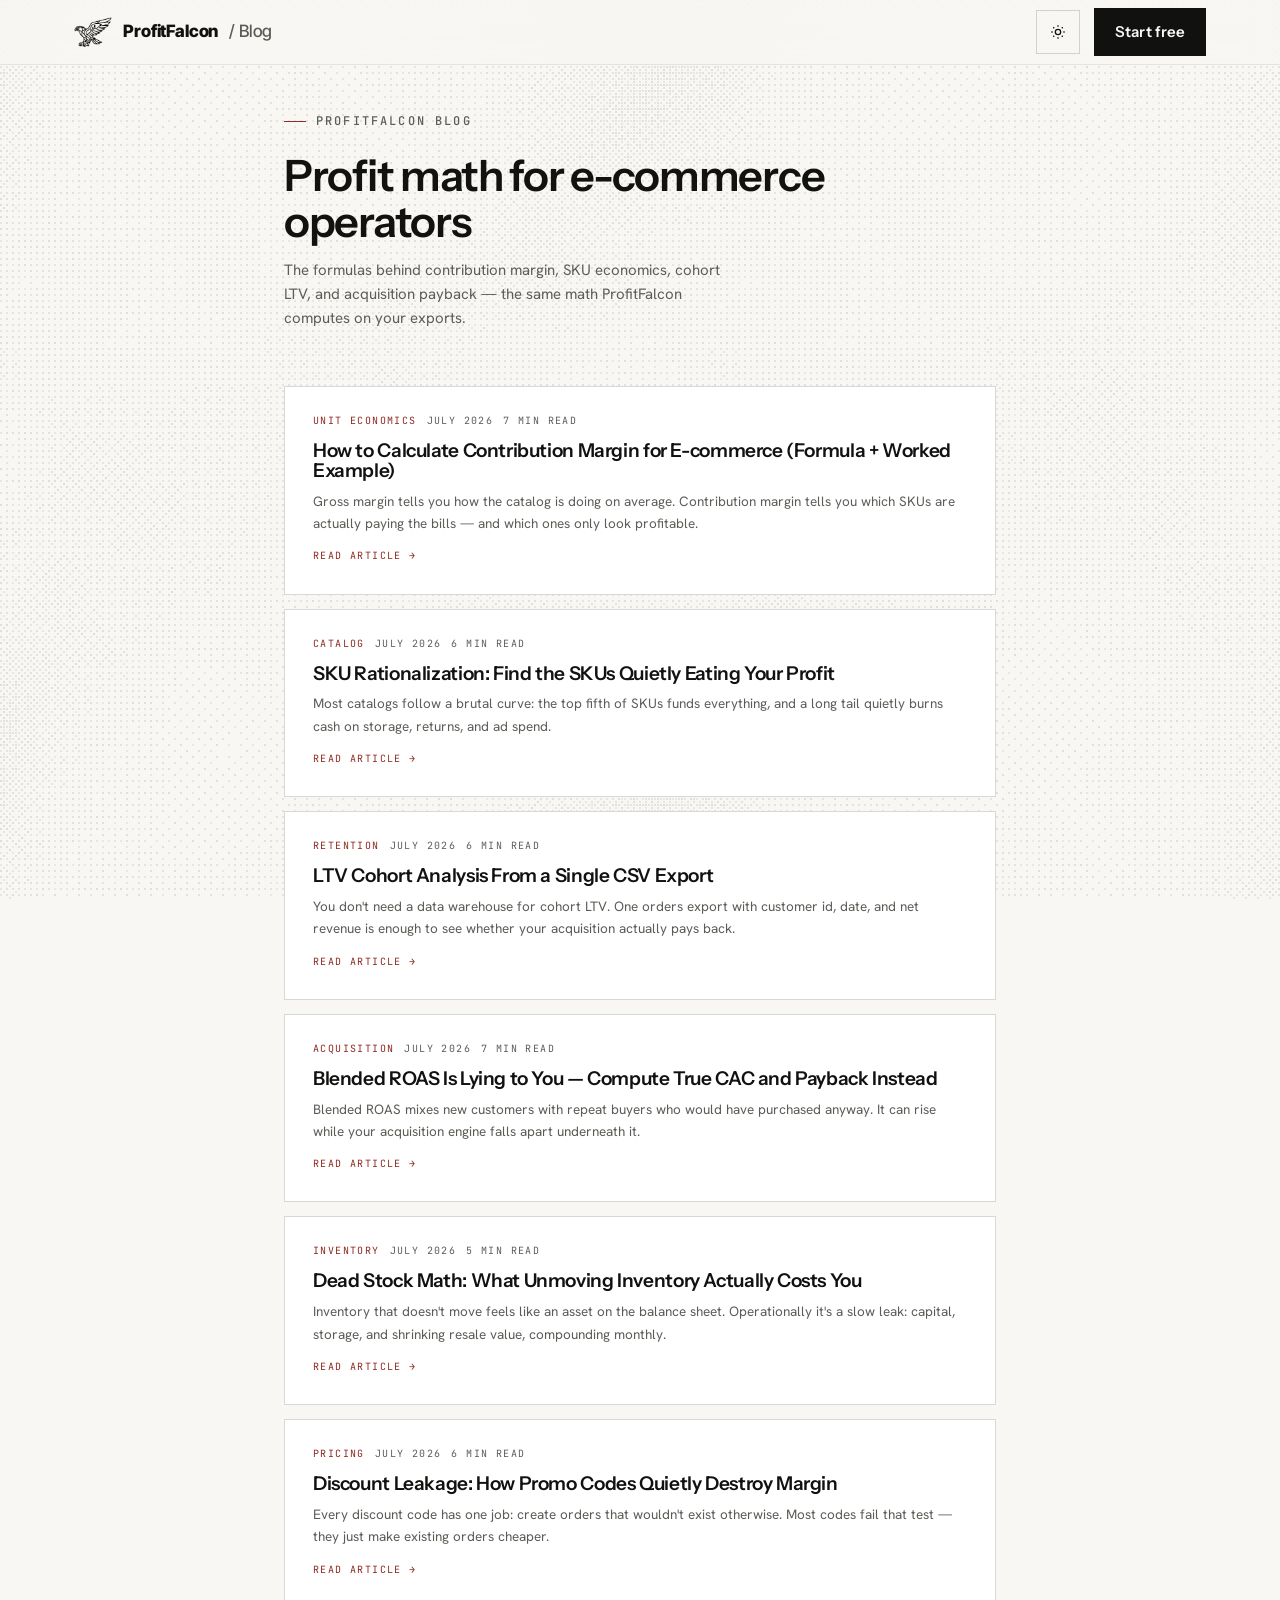
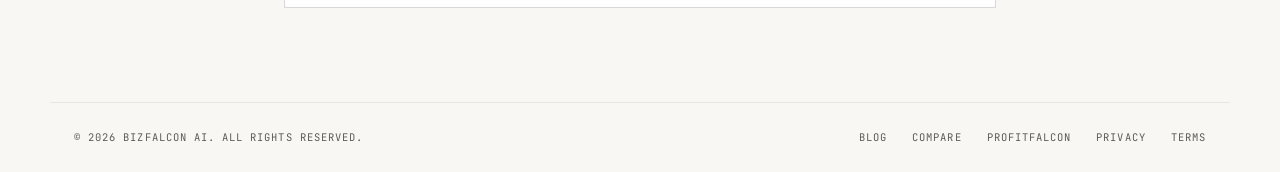
==== commit 12f2a85f: "Give DUSK a type scale and a radius scale 37 distinct font-size values shipped, 24 of them inside a " ====
--- a/blog/index.html
+++ b/blog/index.html
@@ -29,8 +29,8 @@
 <link rel="preconnect" href="https://fonts.googleapis.com">
 <link rel="preconnect" href="https://fonts.gstatic.com" crossorigin>
 <link href="https://fonts.googleapis.com/css2?family=Instrument+Sans:wght@500;600&family=Hanken+Grotesk:wght@400;700&family=Inter+Tight:wght@800&family=JetBrains+Mono:wght@400;500;700&display=swap" rel="stylesheet">
-<link rel="stylesheet" href="../dusk.css?v=20260806j">
-<link rel="stylesheet" href="./blog.css?v=20260806j">
+<link rel="stylesheet" href="../dusk.css?v=20260807c">
+<link rel="stylesheet" href="./blog.css?v=20260807c">
 <script>try{if(localStorage.getItem("bf-theme")!=="dark")document.documentElement.setAttribute("data-theme","light")}catch(e){document.documentElement.setAttribute("data-theme","light")}</script>
 <!-- BF-LD -->
 <script type="application/ld+json">
--- a/dusk.css
+++ b/dusk.css
@@ -5,6 +5,60 @@
    talonomic, talonmark. Edit once, re-copy everywhere.
    ============================================================ */
 :root{
+  /* ── TYPE SCALE ────────────────────────────────────────────────────────────
+     37 distinct font-size values used to ship here, 24 of them inside a 15px
+     band in HALF-PIXEL steps: 7, 8, 8.5, 9, 9.5, 10, 10.5, 11 … A half pixel is
+     invisible, so that was not a scale, it was a continuum — and a continuum
+     cannot produce rhythm. It is also why the pages read busy without any single
+     element being wrong.
+
+     Eight steps, each at least 1px from its neighbour so every step is a visible
+     decision. Honest about the moves: most values shift by 0.5px, but 9→10,
+     14→15, 18→20 and 22→24 move by 1–2px. 7px→8px is deliberate — 7px type was
+     shipping, below any reasonable legibility floor.
+
+       --fs-1   8px   was 7, 8, 8.5          legal, footnotes
+       --fs-2  10px   was 9, 9.5, 10, 10.5   mono eyebrows, labels (most-used rank)
+       --fs-3  12px   was 11, 11.5, 12       captions, chips
+       --fs-4  13px   was 12.5, 13, 13.5     small body, table cells
+       --fs-5  15px   was 14, 14.5, 15, 15.5 body
+       --fs-6  17px   was 16, 16.5, 17       lead paragraph
+       --fs-7  20px   was 18, 19, 20         card titles
+       --fs-8  24px   was 22                 section subhead
+
+     Sizes above 24px are display type and stay as they are; the responsive ones
+     are clamp() and are handled by the shared vw coefficient, not by this scale. */
+  --fs-1:8px;
+  --fs-2:10px;
+  --fs-3:12px;
+  --fs-4:13px;
+  --fs-5:15px;
+  --fs-6:17px;
+  --fs-7:20px;
+  --fs-8:24px;
+
+  /* ── RADII ─────────────────────────────────────────────────────────────────
+     Twelve values, of which 6px, 7px and 8px are mutually indistinguishable and
+     accounted for 19 uses doing one job.
+
+     FOUR tokens, not the three originally proposed. 6/7/8 collapse to 8 because
+     the eye cannot tell them apart — that is the whole argument. But 10/12/14 are
+     every large panel on the site (.lg-frame, .calc, .bn-card, .hub-core, the
+     video clip), and folding those into 8px is not scale discipline, it is
+     erasing a real tier. Chip, card, panel, pill is the distinction worth keeping;
+     twelve values down to four still removes the incoherence.
+
+       --r-1   2px    chips, bars                    was 2
+       --r-2   8px    cards, inputs, buttons         was 4, 5, 6, 7, 8
+       --r-3  12px    large panels, frames, clips    was 10, 12, 14
+       --r-4 999px    pills
+
+     50% stays literal — a circle is not a radius decision. */
+  --r-1:2px;
+  --r-2:8px;
+  --r-3:12px;
+  --r-4:999px;
+
   --bg:#0A0A0B;
   --bg2:#0F0F11;
   --fg:#EDECE8;
@@ -44,7 +98,7 @@
 body{
   background:var(--bg);color:var(--fg);
   font-family:"Hanken Grotesk",system-ui,sans-serif;
-  font-size:17px;line-height:1.6;-webkit-font-smoothing:antialiased;
+  font-size:var(--fs-6);line-height:1.6;-webkit-font-smoothing:antialiased;
   overflow-x:hidden;transition:background .35s ease,color .35s ease;
 }
 body::after{
@@ -63,14 +117,14 @@
 .dotbg{background-image:radial-gradient(var(--dot) 1px,transparent 1px);background-size:26px 26px}
 
 .eyebrow{
-  font-family:"JetBrains Mono",monospace;font-size:11px;font-weight:500;
+  font-family:"JetBrains Mono",monospace;font-size:var(--fs-3);font-weight:500;
   letter-spacing:.18em;text-transform:uppercase;color:var(--mut);
   display:flex;align-items:center;gap:10px;margin-bottom:22px;
 }
 .eyebrow::before{content:"";display:block;width:22px;height:1px;background:var(--signal)}
 .chip{
   display:inline-flex;align-items:center;gap:8px;
-  font-family:"JetBrains Mono",monospace;font-size:10px;font-weight:500;
+  font-family:"JetBrains Mono",monospace;font-size:var(--fs-2);font-weight:500;
   letter-spacing:.14em;text-transform:uppercase;
   background:transparent;color:var(--fg);border:1px solid var(--line);padding:5px 10px;
 }
@@ -80,7 +134,7 @@
 
 .btn{
   display:inline-flex;align-items:center;gap:10px;
-  font-family:"JetBrains Mono",monospace;font-size:12px;font-weight:500;
+  font-family:"JetBrains Mono",monospace;font-size:var(--fs-3);font-weight:500;
   letter-spacing:.12em;text-transform:uppercase;
   padding:15px 26px;min-height:44px;cursor:pointer;
   /* Transparent border so every variant reserves the same 2px. .btn--ghost adds a
@@ -108,7 +162,7 @@
   backdrop-filter:blur(14px);-webkit-backdrop-filter:blur(14px);
 }
 .nav-in{max-width:1180px;margin:0 auto;padding:0 24px;height:64px;display:flex;align-items:center;gap:32px}
-.brand{display:flex;align-items:center;gap:11px;font-family:"Inter Tight","Helvetica Neue",Arial,sans-serif;font-size:16px;font-weight:800;letter-spacing:-.01em}
+.brand{display:flex;align-items:center;gap:11px;font-family:"Inter Tight","Helvetica Neue",Arial,sans-serif;font-size:var(--fs-6);font-weight:800;letter-spacing:-.01em}
 .brand img{height:30px;width:auto;display:block}
 [data-theme="light"] .brand img{filter:invert(1)}
 /* text-transform:none is a GUARD, not styling. The nav sub-labels were ALL-CAPS
@@ -118,7 +172,7 @@
 .brand .sub{color:var(--mut);font-weight:500;text-transform:none}
 .nav-links{display:flex;gap:28px;margin-left:12px}
 .nav-links a{
-  font-family:"JetBrains Mono",monospace;font-size:11px;letter-spacing:.14em;
+  font-family:"JetBrains Mono",monospace;font-size:var(--fs-3);letter-spacing:.14em;
   text-transform:uppercase;color:var(--mut);transition:color .2s ease;
 }
 .nav-links a:hover{color:var(--signal)}
@@ -138,7 +192,7 @@
 .hero-canvas{position:absolute;left:0;right:0;bottom:0;height:82%;width:100%;display:block;pointer-events:none}
 .hero-in{position:relative;z-index:2;padding-top:140px;padding-bottom:80px}
 .hero h1{font-size:clamp(2.6rem,6.4vw,4.8rem);max-width:16ch}
-.hero-sub{max-width:52ch;color:var(--mut);font-size:18px;margin:28px 0 34px}
+.hero-sub{max-width:52ch;color:var(--mut);font-size:var(--fs-7);margin:28px 0 34px}
 .hero-sub strong{color:var(--fg);font-weight:600}
 /* capped like .hero-sub above. Uncapped, a three-button row ran ~820px into
    the falcon's airspace on company-site; the cap also gives the art's
@@ -146,7 +200,7 @@
 .hero-ctas{display:flex;gap:14px;flex-wrap:wrap;max-width:56ch}
 .hero-chip{margin-bottom:30px;display:inline-flex}
 .trust{
-  margin-top:26px;font-family:"JetBrains Mono",monospace;font-size:10.5px;
+  margin-top:26px;font-family:"JetBrains Mono",monospace;font-size:var(--fs-2);
   letter-spacing:.14em;text-transform:uppercase;color:var(--mut);
   display:flex;gap:22px;flex-wrap:wrap;
 }
@@ -155,14 +209,14 @@
 /* product shot / demo window */
 .shot{
   border:1px solid var(--line);background:var(--bg);
-  font-family:"JetBrains Mono",monospace;font-size:12.5px;line-height:1.75;
-}
-.shot-bar{display:flex;align-items:center;gap:8px;padding:11px 16px;border-bottom:1px solid var(--line-soft);color:var(--mut);font-size:10px;letter-spacing:.14em;text-transform:uppercase}
+  font-family:"JetBrains Mono",monospace;font-size:var(--fs-4);line-height:1.75;
+}
+.shot-bar{display:flex;align-items:center;gap:8px;padding:11px 16px;border-bottom:1px solid var(--line-soft);color:var(--mut);font-size:var(--fs-2);letter-spacing:.14em;text-transform:uppercase}
 .shot-bar .dots{display:flex;gap:5px}
 .shot-bar .dots i{width:8px;height:8px;border-radius:50%;background:var(--line);display:block}
 .shot-bar .dots i:first-child{background:var(--signal)}
 .shot-body{padding:20px 22px;min-height:250px}
-.shot-foot{padding:12px 22px;border-top:1px solid var(--line-soft);font-size:10px;letter-spacing:.14em;text-transform:uppercase;color:var(--mut);display:flex;justify-content:space-between;gap:12px;flex-wrap:wrap}
+.shot-foot{padding:12px 22px;border-top:1px solid var(--line-soft);font-size:var(--fs-2);letter-spacing:.14em;text-transform:uppercase;color:var(--mut);display:flex;justify-content:space-between;gap:12px;flex-wrap:wrap}
 .shot-foot a{color:var(--signal)}
 .demo-q{color:var(--fg);margin-bottom:14px}
 .demo-q::before{content:"you ▸ ";color:var(--signal)}
@@ -172,12 +226,19 @@
 .demo-tiles{display:grid;grid-template-columns:repeat(3,1fr);gap:10px;opacity:0;transition:opacity .5s ease}
 .demo-tiles.show{opacity:1}
 .tile{border:1px solid var(--line-soft);padding:12px 13px}
-.tile b{display:block;font-size:19px;font-weight:700;color:var(--fg);font-family:"JetBrains Mono",monospace}
+.tile b{display:block;font-size:var(--fs-7);font-weight:700;color:var(--fg);font-family:"JetBrains Mono",monospace}
 .tile.neg b{color:var(--signal)}
-.tile s{display:block;text-decoration:none;font-size:9px;letter-spacing:.13em;color:var(--mut);text-transform:uppercase;margin-top:5px}
+.tile s{display:block;text-decoration:none;font-size:var(--fs-2);letter-spacing:.13em;color:var(--mut);text-transform:uppercase;margin-top:5px}
 
 /* ============ SECTION HEADERS ============ */
 .sec-head{margin-bottom:44px;max-width:640px}
+/* A dock heading that anchors the falcon to ITSELF (data-dock-anchor="heading" in
+   dusk-art.js) has to carry the clearance in layout, because the falcon can't:
+   its claws land 66px below this heading's bottom, and the default 44px gap puts
+   that 22px inside the frame below. 74px clears it by 8px — the same gap the frame
+   anchor leaves. Inert on every surface without the attribute, so this file stays
+   a verbatim copy across the sites that don't use it. */
+.sec-head[data-dock-anchor="heading"]{margin-bottom:74px}
 .sec-head h2{font-size:clamp(2rem,4.4vw,3.1rem);margin-bottom:18px}
 .sec-head p{color:var(--mut)}
 .sec-row{display:flex;justify-content:space-between;align-items:flex-end;gap:40px}
@@ -220,9 +281,9 @@
 .bento .cell > p{margin-bottom:16px}
 .bento .cell:hover{border-color:var(--fg)}
 .bento .cell.wide{grid-column:span 2}
-.bento h3{font-size:19px;margin-bottom:10px}
-.bento p{color:var(--mut);font-size:15px}
-.cell-idx{font-family:"JetBrains Mono",monospace;font-size:10px;letter-spacing:.16em;color:var(--mut);display:block;margin-bottom:20px}
+.bento h3{font-size:var(--fs-7);margin-bottom:10px}
+.bento p{color:var(--mut);font-size:var(--fs-5)}
+.cell-idx{font-family:"JetBrains Mono",monospace;font-size:var(--fs-2);letter-spacing:.16em;color:var(--mut);display:block;margin-bottom:20px}
 .cell .art--mini{width:100%;height:110px;margin-top:22px}
 
 /* ============ STEPS ============ */
@@ -230,17 +291,17 @@
 .step{border-top:1px solid var(--line);padding-top:26px;position:relative}
 .step::before{
   counter-increment:step;content:"0" counter(step);
-  font-family:"JetBrains Mono",monospace;font-size:11px;letter-spacing:.16em;color:var(--signal);
+  font-family:"JetBrains Mono",monospace;font-size:var(--fs-3);letter-spacing:.16em;color:var(--signal);
   display:block;margin-bottom:18px;
 }
-.step h3{font-size:20px;margin-bottom:12px}
-.step p{color:var(--mut);font-size:15px}
-.step code{font-family:"JetBrains Mono",monospace;font-size:12.5px;color:var(--fg);background:var(--bg2);padding:2px 7px;border:1px solid var(--line-soft)}
+.step h3{font-size:var(--fs-7);margin-bottom:12px}
+.step p{color:var(--mut);font-size:var(--fs-5)}
+.step code{font-family:"JetBrains Mono",monospace;font-size:var(--fs-4);color:var(--fg);background:var(--bg2);padding:2px 7px;border:1px solid var(--line-soft)}
 
 /* ============ INTERACTIVE DEMO ============ */
 .demo-tabs{display:flex;gap:10px;flex-wrap:wrap;margin-bottom:26px}
 .demo-tab{
-  font-family:"JetBrains Mono",monospace;font-size:11px;letter-spacing:.12em;text-transform:uppercase;
+  font-family:"JetBrains Mono",monospace;font-size:var(--fs-3);letter-spacing:.12em;text-transform:uppercase;
   padding:11px 16px;border:1px solid var(--line);color:var(--mut);cursor:pointer;
   transition:color .2s ease,border-color .2s ease;
 }
@@ -254,7 +315,7 @@
 .chat-msg::before{content:"talon ▸ ";color:var(--signal)}
 .chat-input{
   display:flex;align-items:center;gap:10px;border:1px solid var(--line);
-  padding:13px 16px;color:var(--mut);margin-top:18px;font-size:12.5px;
+  padding:13px 16px;color:var(--mut);margin-top:18px;font-size:var(--fs-4);
 }
 .chat-input .send{
   margin-left:auto;width:28px;height:28px;border:1px solid var(--line);flex:none;
@@ -264,7 +325,7 @@
 .chat-input:hover .send{border-color:var(--signal)}
 .quick{display:flex;gap:8px;flex-wrap:wrap;margin-top:14px}
 .quick button{
-  font-family:"JetBrains Mono",monospace;font-size:10px;letter-spacing:.1em;text-transform:uppercase;
+  font-family:"JetBrains Mono",monospace;font-size:var(--fs-2);letter-spacing:.1em;text-transform:uppercase;
   padding:8px 12px;border:1px solid var(--line-soft);color:var(--mut);cursor:pointer;
   transition:color .2s ease,border-color .2s ease;
 }
@@ -273,7 +334,7 @@
 /* demo scene caption + progress */
 .demo-cap{
   display:flex;justify-content:space-between;gap:14px;flex-wrap:wrap;
-  font-family:"JetBrains Mono",monospace;font-size:10px;letter-spacing:.14em;
+  font-family:"JetBrains Mono",monospace;font-size:var(--fs-2);letter-spacing:.14em;
   text-transform:uppercase;color:var(--mut);margin-top:14px;
 }
 .demo-cap b{color:var(--fg);font-weight:500}
@@ -294,12 +355,12 @@
 /* full-bleed still massif */
 .obs{position:relative;margin-top:90px;height:380px;border-top:1px solid var(--line-soft);border-bottom:1px solid var(--line-soft);overflow:hidden}
 .obs canvas{width:100%;height:100%}
-.obs-label{position:absolute;font-family:"JetBrains Mono",monospace;font-size:9.5px;line-height:1.9;letter-spacing:.1em;text-transform:uppercase;color:var(--mut)}
+.obs-label{position:absolute;font-family:"JetBrains Mono",monospace;font-size:var(--fs-2);line-height:1.9;letter-spacing:.1em;text-transform:uppercase;color:var(--mut)}
 .obs-label b{color:var(--fg);font-weight:500}
 .obs-label .sig{color:var(--signal)}
 .obs-label--tl{top:18px;left:18px}
 .obs-label--tr{top:18px;right:18px;text-align:right}
-.obs-label--br{bottom:14px;right:18px;text-align:right;font-size:15px;color:var(--fg)}
+.obs-label--br{bottom:14px;right:18px;text-align:right;font-size:var(--fs-5);color:var(--fg)}
 .obs-label--bl{bottom:14px;left:18px}
 @media(max-width:700px){.obs{height:240px}.obs-label--tr,.obs-label--bl{display:none}}
 .art--dome{width:100%;height:250px;margin-top:44px}
@@ -329,15 +390,15 @@
 .plan-flag--addon{background:var(--bg2);color:var(--signal);border:1px solid color-mix(in srgb,var(--signal) 40%,transparent)}
 .plan-flag{
   position:absolute;top:-1px;right:-1px;
-  font-family:"JetBrains Mono",monospace;font-size:9px;letter-spacing:.14em;text-transform:uppercase;
+  font-family:"JetBrains Mono",monospace;font-size:var(--fs-2);letter-spacing:.14em;text-transform:uppercase;
   background:var(--fg);color:var(--bg);padding:4px 9px;
 }
-.plan-name{font-family:"JetBrains Mono",monospace;font-size:11px;letter-spacing:.16em;text-transform:uppercase;color:var(--mut);margin-bottom:16px}
+.plan-name{font-family:"JetBrains Mono",monospace;font-size:var(--fs-3);letter-spacing:.16em;text-transform:uppercase;color:var(--mut);margin-bottom:16px}
 .plan-price{font-family:"Instrument Sans","Hanken Grotesk",sans-serif;font-size:38px;font-weight:600;letter-spacing:-.02em}
-.plan-price .per{font-size:14px;color:var(--mut);font-weight:400;letter-spacing:0}
-.plan-bill{font-family:"JetBrains Mono",monospace;font-size:10px;letter-spacing:.1em;text-transform:uppercase;color:var(--mut);margin:8px 0 22px;min-height:14px}
+.plan-price .per{font-size:var(--fs-5);color:var(--mut);font-weight:400;letter-spacing:0}
+.plan-bill{font-family:"JetBrains Mono",monospace;font-size:var(--fs-2);letter-spacing:.1em;text-transform:uppercase;color:var(--mut);margin:8px 0 22px;min-height:14px}
 .plan ul{list-style:none;margin-bottom:26px;flex:1}
-.plan li{font-size:14.5px;color:var(--mut);padding:6px 0;border-top:1px solid var(--line-soft)}
+.plan li{font-size:var(--fs-5);color:var(--mut);padding:6px 0;border-top:1px solid var(--line-soft)}
 .plan li b{color:var(--fg);font-weight:500}
 .plan .btn{justify-content:center}
 
@@ -348,14 +409,14 @@
 }
 .ap-band .apt{
   display:inline-flex;align-items:center;gap:8px;font-family:"JetBrains Mono",monospace;
-  font-size:10px;font-weight:500;letter-spacing:.16em;text-transform:uppercase;color:var(--signal);margin-bottom:12px;
-}
-.ap-band h3{font-size:22px;margin-bottom:10px}
-.ap-band p{color:var(--mut);font-size:14.5px;max-width:56ch}
+  font-size:var(--fs-2);font-weight:500;letter-spacing:.16em;text-transform:uppercase;color:var(--signal);margin-bottom:12px;
+}
+.ap-band h3{font-size:var(--fs-8);margin-bottom:10px}
+.ap-band p{color:var(--mut);font-size:var(--fs-5);max-width:56ch}
 .ap-band .apr{text-align:center}
 .ap-band .apprice{font-family:"Instrument Sans","Hanken Grotesk",sans-serif;font-size:34px;font-weight:600;letter-spacing:-.02em}
-.ap-band .apprice span{font-size:14px;color:var(--mut);font-weight:400}
-.ap-band .apnote{font-family:"JetBrains Mono",monospace;font-size:9.5px;letter-spacing:.1em;text-transform:uppercase;color:var(--mut);margin:8px 0 16px}
+.ap-band .apprice span{font-size:var(--fs-5);color:var(--mut);font-weight:400}
+.ap-band .apnote{font-family:"JetBrains Mono",monospace;font-size:var(--fs-2);letter-spacing:.1em;text-transform:uppercase;color:var(--mut);margin:8px 0 16px}
 .ap-band .btn{width:100%;justify-content:center}
 @media(max-width:760px){.ap-band{grid-template-columns:1fr;text-align:center}.ap-band p{margin-inline:auto}}
 
@@ -365,12 +426,12 @@
 .faq details:last-child{border-bottom:1px solid var(--line)}
 .faq summary{
   cursor:pointer;list-style:none;display:flex;justify-content:space-between;align-items:center;gap:16px;
-  padding:22px 4px;font-family:"Instrument Sans","Hanken Grotesk",sans-serif;font-weight:600;font-size:17px;letter-spacing:-.01em;
+  padding:22px 4px;font-family:"Instrument Sans","Hanken Grotesk",sans-serif;font-weight:600;font-size:var(--fs-6);letter-spacing:-.01em;
 }
 .faq summary::-webkit-details-marker{display:none}
-.faq summary::after{content:"+";font-family:"JetBrains Mono",monospace;color:var(--mut);font-size:18px;flex:none}
+.faq summary::after{content:"+";font-family:"JetBrains Mono",monospace;color:var(--mut);font-size:var(--fs-7);flex:none}
 .faq details[open] summary::after{content:"−";color:var(--signal)}
-.faq .a{padding:0 4px 24px;color:var(--mut);font-size:15.5px;max-width:74ch}
+.faq .a{padding:0 4px 24px;color:var(--mut);font-size:var(--fs-5);max-width:74ch}
 
 /* ============ CTA / FOOTER ============ */
 .cta-sec{text-align:center}
@@ -378,7 +439,7 @@
 .cta-sec p{color:var(--mut);margin-bottom:38px}
 .cta-sec .eyebrow{justify-content:center}
 .foot-in{display:flex;justify-content:space-between;align-items:center;gap:20px;flex-wrap:wrap}
-.foot-in,.foot-links a{font-family:"JetBrains Mono",monospace;font-size:10.5px;letter-spacing:.14em;text-transform:uppercase;color:var(--mut)}
+.foot-in,.foot-links a{font-family:"JetBrains Mono",monospace;font-size:var(--fs-2);letter-spacing:.14em;text-transform:uppercase;color:var(--mut)}
 .foot-links{display:flex;gap:26px;flex-wrap:wrap}
 .foot-links a:hover{color:var(--signal)}
 
@@ -393,11 +454,11 @@
   .hero-grid{grid-template-columns:1fr!important}
 }
 @media(max-width:480px){
-  body{font-size:16px}
+  body{font-size:var(--fs-6)}
   .hero-in{padding-top:110px}
   .nav-in{gap:14px;padding:0 16px}
-  .nav .btn{white-space:nowrap;padding:9px 13px;font-size:10.5px;letter-spacing:.08em}
-  .brand{letter-spacing:-.01em;font-size:14px}
+  .nav .btn{white-space:nowrap;padding:9px 13px;font-size:var(--fs-2);letter-spacing:.08em}
+  .brand{letter-spacing:-.01em;font-size:var(--fs-5)}
   .brand .sub{display:none}
 }
 
@@ -410,46 +471,46 @@
 }
 
 /* ============ DEMO INSIGHT LINE ============ */
-.demo-ins{display:flex;gap:9px;align-items:flex-start;margin-top:14px;font-family:"Hanken Grotesk",system-ui,sans-serif;font-size:13.5px;color:var(--mut);opacity:0;transition:opacity .5s ease}
+.demo-ins{display:flex;gap:9px;align-items:flex-start;margin-top:14px;font-family:"Hanken Grotesk",system-ui,sans-serif;font-size:var(--fs-4);color:var(--mut);opacity:0;transition:opacity .5s ease}
 .demo-ins.show{opacity:1}
 .demo-ins b{color:var(--fg);font-weight:600}
-.demo-ins::before{content:"◆";color:var(--signal);font-size:9px;margin-top:4px;flex:none}
+.demo-ins::before{content:"◆";color:var(--signal);font-size:var(--fs-2);margin-top:4px;flex:none}
 
 /* ============ REAL-PRODUCT REPLICA ============ */
 .replica{display:grid;grid-template-columns:230px 1fr;border:1px solid var(--line);background:var(--bg);font-family:"JetBrains Mono",monospace}
-.replica-side{border-right:1px solid var(--line-soft);padding:16px 14px;display:flex;flex-direction:column;gap:2px;font-size:10.5px;letter-spacing:.08em;text-transform:uppercase;color:var(--mut)}
+.replica-side{border-right:1px solid var(--line-soft);padding:16px 14px;display:flex;flex-direction:column;gap:2px;font-size:var(--fs-2);letter-spacing:.08em;text-transform:uppercase;color:var(--mut)}
 .replica-side .rs-new{border:1px solid var(--fg);color:var(--fg);padding:9px 10px;margin-bottom:12px;text-align:center}
 .replica-side span{padding:7px 8px}
 .replica-side span.on{color:var(--fg);background:var(--bg2)}
-.replica-side .rs-meta{margin-top:auto;padding-top:14px;border-top:1px solid var(--line-soft);font-size:9px;line-height:2}
+.replica-side .rs-meta{margin-top:auto;padding-top:14px;border-top:1px solid var(--line-soft);font-size:var(--fs-2);line-height:2}
 .replica-side .rs-meta b{color:var(--fg);font-weight:500}
 .replica-main{padding:36px 30px}
 .replica-h{font-family:"Instrument Sans","Hanken Grotesk",sans-serif;font-size:clamp(19px,2.6vw,26px);font-weight:600;letter-spacing:-.02em;color:var(--fg);margin-bottom:6px;text-align:center}
-.replica-sub{text-align:center;font-size:10.5px;letter-spacing:.1em;text-transform:uppercase;color:var(--mut);margin-bottom:22px}
+.replica-sub{text-align:center;font-size:var(--fs-2);letter-spacing:.1em;text-transform:uppercase;color:var(--mut);margin-bottom:22px}
 .replica-box{border:1px solid var(--line);background:var(--card)}
-.replica-box .rb-in{display:flex;justify-content:space-between;align-items:center;gap:12px;padding:14px 16px;color:var(--mut);font-size:12.5px;border-bottom:1px solid var(--line-soft);font-family:"Hanken Grotesk",system-ui,sans-serif}
-.replica-box .rb-in b{color:var(--bg);background:var(--fg);padding:7px 13px;font-size:10px;letter-spacing:.1em;font-family:"JetBrains Mono",monospace;text-transform:uppercase}
-.replica-box .rb-row{display:flex;gap:16px;flex-wrap:wrap;padding:11px 16px;border-bottom:1px solid var(--line-soft);font-size:9.5px;letter-spacing:.1em;text-transform:uppercase;color:var(--mut)}
+.replica-box .rb-in{display:flex;justify-content:space-between;align-items:center;gap:12px;padding:14px 16px;color:var(--mut);font-size:var(--fs-4);border-bottom:1px solid var(--line-soft);font-family:"Hanken Grotesk",system-ui,sans-serif}
+.replica-box .rb-in b{color:var(--bg);background:var(--fg);padding:7px 13px;font-size:var(--fs-2);letter-spacing:.1em;font-family:"JetBrains Mono",monospace;text-transform:uppercase}
+.replica-box .rb-row{display:flex;gap:16px;flex-wrap:wrap;padding:11px 16px;border-bottom:1px solid var(--line-soft);font-size:var(--fs-2);letter-spacing:.1em;text-transform:uppercase;color:var(--mut)}
 .replica-box .rb-row .hot{color:var(--fg)}
 .replica-starters{display:grid;grid-template-columns:1fr 1fr;gap:2px 20px;padding:12px 16px}
-.replica-starters span{font-family:"Hanken Grotesk",system-ui,sans-serif;font-size:13px;color:var(--mut);padding:6px 0}
+.replica-starters span{font-family:"Hanken Grotesk",system-ui,sans-serif;font-size:var(--fs-4);color:var(--mut);padding:6px 0}
 .replica-starters span::before{content:"→ ";color:var(--signal)}
 @media(max-width:920px){.replica{grid-template-columns:1fr}.replica-side{display:none}.replica-main{padding:24px 16px}}
 
 /* dropzone replica */
-.replica-drop{border:1px dashed var(--line);padding:44px 20px;text-align:center;color:var(--mut);font-family:"Hanken Grotesk",system-ui,sans-serif;font-size:13px}
-.replica-drop b{display:block;font-family:"Instrument Sans","Hanken Grotesk",sans-serif;font-size:17px;color:var(--fg);letter-spacing:-.01em;margin-bottom:6px}
+.replica-drop{border:1px dashed var(--line);padding:44px 20px;text-align:center;color:var(--mut);font-family:"Hanken Grotesk",system-ui,sans-serif;font-size:var(--fs-4)}
+.replica-drop b{display:block;font-family:"Instrument Sans","Hanken Grotesk",sans-serif;font-size:var(--fs-6);color:var(--fg);letter-spacing:-.01em;margin-bottom:6px}
 .replica-chips{display:flex;gap:8px;justify-content:center;flex-wrap:wrap;padding:14px}
-.replica-chips span{border:1px solid var(--line);padding:8px 12px;font-size:10px;letter-spacing:.1em;text-transform:uppercase;color:var(--mut)}
-.replica-cols{padding:0 16px 16px;text-align:center;font-size:10px;color:var(--mut);letter-spacing:.06em}
+.replica-chips span{border:1px solid var(--line);padding:8px 12px;font-size:var(--fs-2);letter-spacing:.1em;text-transform:uppercase;color:var(--mut)}
+.replica-cols{padding:0 16px 16px;text-align:center;font-size:var(--fs-2);color:var(--mut);letter-spacing:.06em}
 .replica-cols code{color:var(--fg)}
 
 /* form replica */
 .replica-form{display:grid;grid-template-columns:1fr 1.1fr}
 .replica-form .rf-l{padding:22px;border-right:1px solid var(--line-soft);display:flex;flex-direction:column;gap:10px}
-.rf-field{font-size:9.5px;letter-spacing:.12em;text-transform:uppercase;color:var(--mut)}
-.rf-field i{display:block;font-style:normal;border:1px solid var(--line);color:var(--fg);font-size:12.5px;padding:9px 11px;margin-top:5px;font-family:"Hanken Grotesk",system-ui,sans-serif}
-.replica-form .rf-r{display:flex;flex-direction:column;align-items:center;justify-content:center;color:var(--mut);font-size:12.5px;gap:10px;padding:22px;font-family:"Hanken Grotesk",system-ui,sans-serif}
+.rf-field{font-size:var(--fs-2);letter-spacing:.12em;text-transform:uppercase;color:var(--mut)}
+.rf-field i{display:block;font-style:normal;border:1px solid var(--line);color:var(--fg);font-size:var(--fs-4);padding:9px 11px;margin-top:5px;font-family:"Hanken Grotesk",system-ui,sans-serif}
+.replica-form .rf-r{display:flex;flex-direction:column;align-items:center;justify-content:center;color:var(--mut);font-size:var(--fs-4);gap:10px;padding:22px;font-family:"Hanken Grotesk",system-ui,sans-serif}
 .rf-r .pp-big{width:120px;height:156px;background:var(--fg);padding:14px 12px;display:flex;flex-direction:column;gap:6px}
 .rf-r .pp-big i{display:block;height:5px;background:color-mix(in srgb,var(--bg) 22%,transparent)}
 .rf-r .pp-big i.hd{height:12px;width:60%;background:var(--signal)}
@@ -461,18 +522,18 @@
 /* app-style prompt box (talon hero) */
 .promptbox{width:100%;max-width:560px;border:1px solid var(--line);background:var(--card);margin-top:4px;min-width:0}
 .promptbox .pb-in{display:flex;gap:10px;padding:13px 15px;border-bottom:1px solid var(--line-soft);align-items:center}
-.promptbox input{flex:1;background:transparent;border:0;outline:none;color:var(--fg);font-family:"Hanken Grotesk",system-ui,sans-serif;font-size:14px;min-width:0}
+.promptbox input{flex:1;background:transparent;border:0;outline:none;color:var(--fg);font-family:"Hanken Grotesk",system-ui,sans-serif;font-size:var(--fs-5);min-width:0}
 .promptbox input::placeholder{color:var(--mut)}
-.promptbox .pb-go{background:var(--fg);color:var(--bg);font-family:"JetBrains Mono",monospace;font-size:10.5px;letter-spacing:.1em;text-transform:uppercase;padding:9px 14px;cursor:pointer;transition:background .2s ease,color .2s ease;flex:none}
+.promptbox .pb-go{background:var(--fg);color:var(--bg);font-family:"JetBrains Mono",monospace;font-size:var(--fs-2);letter-spacing:.1em;text-transform:uppercase;padding:9px 14px;cursor:pointer;transition:background .2s ease,color .2s ease;flex:none}
 .promptbox .pb-go:hover{background:var(--signal);color:#fff}
-.promptbox .pb-tools{display:flex;gap:16px;padding:10px 15px;font-family:"JetBrains Mono",monospace;font-size:9.5px;letter-spacing:.1em;text-transform:uppercase;color:var(--mut);flex-wrap:wrap;border-bottom:1px solid var(--line-soft)}
+.promptbox .pb-tools{display:flex;gap:16px;padding:10px 15px;font-family:"JetBrains Mono",monospace;font-size:var(--fs-2);letter-spacing:.1em;text-transform:uppercase;color:var(--mut);flex-wrap:wrap;border-bottom:1px solid var(--line-soft)}
 .promptbox .pb-tools b{color:var(--fg);font-weight:500}
 .promptbox .quick{padding:10px 15px 13px;margin-top:0}
 
 /* replica starter-tab bar (mirrors the real prompt library) */
 .replica-tabs{display:flex;gap:2px;padding:6px 12px 0;border-bottom:1px solid var(--line-soft);overflow-x:auto;scrollbar-width:none;max-width:100%;min-width:0}
 .replica-tabs::-webkit-scrollbar{display:none}
-.replica-tabs button,.replica-tabs span{font-family:"Hanken Grotesk",system-ui,sans-serif;font-size:12.5px;font-weight:600;color:var(--mut);background:none;border:0;border-bottom:2px solid transparent;padding:8px 10px 10px;cursor:pointer;white-space:nowrap;transition:color .15s ease,border-color .15s ease}
+.replica-tabs button,.replica-tabs span{font-family:"Hanken Grotesk",system-ui,sans-serif;font-size:var(--fs-4);font-weight:600;color:var(--mut);background:none;border:0;border-bottom:2px solid transparent;padding:8px 10px 10px;cursor:pointer;white-space:nowrap;transition:color .15s ease,border-color .15s ease}
 .replica-tabs button:hover{color:var(--fg)}
 .replica-tabs button.on,.replica-tabs span.on{color:var(--fg);border-bottom-color:var(--signal)}
 
@@ -482,7 +543,7 @@
 
 
 /* small greeting above the hero prompt box (chat-app register) */
-.pb-greet{font-family:"Instrument Sans","Hanken Grotesk",sans-serif;font-weight:600;font-size:19px;letter-spacing:-.015em;color:var(--fg);margin:26px 0 12px}
+.pb-greet{font-family:"Instrument Sans","Hanken Grotesk",sans-serif;font-weight:600;font-size:var(--fs-7);letter-spacing:-.015em;color:var(--fg);margin:26px 0 12px}
 
 /* accent serif + halftone atmosphere (DUSK 2.5) */
 .accent-serif{font-family:"Instrument Serif",Georgia,serif;font-style:italic;font-weight:400;letter-spacing:-0.01em;color:#B0453B}
@@ -494,15 +555,15 @@
 .footer{border-top:1px solid var(--line-soft);padding:64px 0 36px}
 .foot-grid{display:grid;grid-template-columns:2fr 1fr 1fr 1fr;gap:36px;margin-bottom:48px}
 @media(max-width:920px){.foot-grid{grid-template-columns:1fr 1fr;gap:28px}}
-.foot-brand .foot-logo{display:flex;align-items:center;gap:9px;font-family:"Inter Tight","Helvetica Neue",Arial,sans-serif;font-weight:800;font-size:15px;letter-spacing:-.01em;color:var(--fg)}
-.foot-brand .foot-logo span{color:var(--mut);font-size:10.5px}
-.foot-brand p{margin-top:14px;max-width:30ch;font-size:13.5px;line-height:1.6;color:var(--mut)}
+.foot-brand .foot-logo{display:flex;align-items:center;gap:9px;font-family:"Inter Tight","Helvetica Neue",Arial,sans-serif;font-weight:800;font-size:var(--fs-5);letter-spacing:-.01em;color:var(--fg)}
+.foot-brand .foot-logo span{color:var(--mut);font-size:var(--fs-2)}
+.foot-brand p{margin-top:14px;max-width:30ch;font-size:var(--fs-4);line-height:1.6;color:var(--mut)}
 .foot-col{display:flex;flex-direction:column;gap:10px}
-.foot-col h4{font-family:"JetBrains Mono",monospace;font-size:10px;letter-spacing:.16em;text-transform:uppercase;color:var(--mut);margin:0 0 4px;font-weight:500}
-.foot-col a{font-size:13.5px;color:var(--fg);opacity:.78;text-decoration:none}
+.foot-col h4{font-family:"JetBrains Mono",monospace;font-size:var(--fs-2);letter-spacing:.16em;text-transform:uppercase;color:var(--mut);margin:0 0 4px;font-weight:500}
+.foot-col a{font-size:var(--fs-4);color:var(--fg);opacity:.78;text-decoration:none}
 .foot-col a:hover{opacity:1;color:var(--signal)}
-.foot-base{border-top:1px solid var(--line-soft);padding-top:22px;display:flex;justify-content:space-between;gap:14px;flex-wrap:wrap;font-size:12.5px;color:var(--mut)}
-.foot-sig{font-family:"JetBrains Mono",monospace;font-size:10px;letter-spacing:.16em;color:var(--mut)}
+.foot-base{border-top:1px solid var(--line-soft);padding-top:22px;display:flex;justify-content:space-between;gap:14px;flex-wrap:wrap;font-size:var(--fs-4);color:var(--mut)}
+.foot-sig{font-family:"JetBrains Mono",monospace;font-size:var(--fs-2);letter-spacing:.16em;color:var(--mut)}
 /* Art edge fades — full transparency at every border */
 .art--inline,.art--sphere,.art--faqfield,.art--dome{
   -webkit-mask-image:linear-gradient(90deg,transparent,#000 22%,#000 78%,transparent),linear-gradient(transparent,#000 14%,#000 86%,transparent);
@@ -513,14 +574,14 @@
 /* ── Editorial pass: Instrument Sans for interactive voice; mono reserved
    for true instrument labels (eyebrows, HUD bars, data readouts). ── */
 .btn,.promptbox .pb-go{font-family:"Instrument Sans","Hanken Grotesk",sans-serif;
-  text-transform:none;letter-spacing:.005em;font-size:14.5px;font-weight:600}
+  text-transform:none;letter-spacing:.005em;font-size:var(--fs-5);font-weight:600}
 .promptbox .pb-go{padding:10px 18px}
 .btn--primary:hover{background:var(--fg);color:var(--bg);box-shadow:inset 0 -2px 0 var(--signal)}
 .promptbox .pb-go:hover{background:var(--fg);color:var(--bg);box-shadow:inset 0 -2px 0 var(--signal)}
 .nav-links a{font-family:"Instrument Sans","Hanken Grotesk",sans-serif;
-  text-transform:none;letter-spacing:.01em;font-size:13.5px;font-weight:500}
+  text-transform:none;letter-spacing:.01em;font-size:var(--fs-4);font-weight:500}
 .demo-tab{font-family:"Instrument Sans","Hanken Grotesk",sans-serif;
-  text-transform:none;letter-spacing:.005em;font-size:12.5px;font-weight:600}
+  text-transform:none;letter-spacing:.005em;font-size:var(--fs-4);font-weight:600}
 .chip .pulse{border-radius:0;animation:none}
 .shot-bar .dots{display:none}
 
@@ -608,7 +669,7 @@
 
 /* ── Gradient stage the fragments float on ─────────────────── */
 .sc-panel{
-  position:relative;border:1px solid var(--line);border-radius:14px;overflow:hidden;
+  position:relative;border:1px solid var(--line);border-radius:var(--r-3);overflow:hidden;
   padding:clamp(22px,3.4vw,40px);
   background:
     radial-gradient(120% 150% at 88% 118%, rgba(176,69,59,.17), transparent 62%),
@@ -631,12 +692,12 @@
 /* mono caption pinned to a panel corner (instrument label voice) */
 .sc-tag{
   position:absolute;top:14px;right:16px;font-family:"JetBrains Mono",monospace;
-  font-size:9.5px;letter-spacing:.16em;text-transform:uppercase;color:var(--mut);
+  font-size:var(--fs-2);letter-spacing:.16em;text-transform:uppercase;color:var(--mut);
 }
 
 /* ── Floating sub-card ──────────────────────────────────────── */
 .sc-card{
-  background:var(--card);border:1px solid var(--line);border-radius:10px;
+  background:var(--card);border:1px solid var(--line);border-radius:var(--r-3);
   box-shadow:0 18px 40px -18px rgba(0,0,0,.55);
   padding:16px 18px;min-width:0;
 }
@@ -654,7 +715,7 @@
   border-top-left-radius:10px;
 }
 .sc-kpi .k-label{
-  font-family:"JetBrains Mono",monospace;font-size:9.5px;letter-spacing:.15em;
+  font-family:"JetBrains Mono",monospace;font-size:var(--fs-2);letter-spacing:.15em;
   text-transform:uppercase;color:var(--mut);display:flex;align-items:center;gap:8px;
 }
 .sc-kpi .k-val{
@@ -663,19 +724,19 @@
 }
 .sc-kpi--hero .k-val{font-size:40px}
 .sc-kpi .k-formula{
-  font-family:"JetBrains Mono",monospace;font-size:10.5px;color:var(--mut);
+  font-family:"JetBrains Mono",monospace;font-size:var(--fs-2);color:var(--mut);
   margin-top:10px;padding-top:10px;border-top:1px solid var(--line-soft);
   white-space:nowrap;overflow:hidden;text-overflow:ellipsis;
 }
 .sc-kpi .k-formula b{color:var(--signal);font-weight:500}
 .sc-delta{
   display:inline-flex;align-items:center;gap:5px;margin-left:auto;
-  font-family:"JetBrains Mono",monospace;font-size:10px;font-weight:500;
-  padding:3px 8px;border-radius:6px;border:1px solid var(--line-soft);
+  font-family:"JetBrains Mono",monospace;font-size:var(--fs-2);font-weight:500;
+  padding:3px 8px;border-radius:var(--r-2);border:1px solid var(--line-soft);
   color:var(--fg);background:color-mix(in srgb,var(--fg) 5%,transparent);
 }
-.sc-delta.up::before{content:"▲";font-size:7px;color:var(--signal)}
-.sc-delta.down::before{content:"▼";font-size:7px;color:var(--signal)}
+.sc-delta.up::before{content:"▲";font-size:var(--fs-1);color:var(--signal)}
+.sc-delta.down::before{content:"▼";font-size:var(--fs-1);color:var(--signal)}
 .sc-delta.neg{color:var(--signal);border-color:color-mix(in srgb,var(--signal) 35%,transparent)}
 /* favorable/unfavorable deltas — mirror the real dashboard's green/red status
    (money-roles: gain ≠ loss ≠ brand). Direction (up/down) is orthogonal to
@@ -684,8 +745,8 @@
 .sc-delta.loss{color:var(--loss);border-color:color-mix(in srgb,var(--loss) 32%,transparent);background:color-mix(in srgb,var(--loss) 8%,transparent)}
 /* Arrow shows DIRECTION, color shows GOOD/BAD — they're independent (a falling
    refund rate is a down arrow AND green). Combine e.g. `sc-delta gain down`. */
-.sc-delta.up::before{content:"\25B2";font-size:7px;color:currentColor}
-.sc-delta.down::before{content:"\25BC";font-size:7px;color:currentColor}
+.sc-delta.up::before{content:"\25B2";font-size:var(--fs-1);color:currentColor}
+.sc-delta.down::before{content:"\25BC";font-size:var(--fs-1);color:currentColor}
 /* trend sparkline — SVG polyline, animated line-draw via [data-draw] (mirrors
    the real dashboard SparkCard). Endpoint dot marks the latest value. */
 .sc-spark{display:block;width:100%;height:44px;overflow:visible}
@@ -733,14 +794,14 @@
 /* anatomy still — one dissected KPI + labeled notes (distinct from #demo player) */
 .sc-panel.anat .anat-grid{display:grid;grid-template-columns:minmax(0,1.1fr) minmax(0,1fr);gap:clamp(16px,2.4vw,32px);align-items:center}
 .anat-hero{align-self:center}
-.anat-hero .k-val{font-size:clamp(30px,4vw,44px)}
+.anat-hero .k-val{font-size:clamp(1.9rem,4vw,2.7rem)}
 .anat-notes{list-style:none;margin:0;padding:0;display:flex;flex-direction:column;gap:12px;counter-reset:an}
 .anat-notes li{display:grid;grid-template-columns:auto 1fr;gap:4px 12px;align-items:baseline;position:relative;padding-left:30px}
 .anat-notes li::before{counter-increment:an;content:counter(an);position:absolute;left:0;top:0;width:20px;height:20px;border-radius:50%;
   border:1px solid color-mix(in srgb,var(--signal) 45%,transparent);color:var(--signal);
-  font-family:"JetBrains Mono",monospace;font-size:10px;display:flex;align-items:center;justify-content:center}
-.anat-notes .an-k{font-family:"JetBrains Mono",monospace;font-size:10px;letter-spacing:.1em;text-transform:uppercase;color:var(--fg);white-space:nowrap}
-.anat-notes .an-v{grid-column:2;font-size:13px;line-height:1.5;color:var(--mut)}
+  font-family:"JetBrains Mono",monospace;font-size:var(--fs-2);display:flex;align-items:center;justify-content:center}
+.anat-notes .an-k{font-family:"JetBrains Mono",monospace;font-size:var(--fs-2);letter-spacing:.1em;text-transform:uppercase;color:var(--fg);white-space:nowrap}
+.anat-notes .an-v{grid-column:2;font-size:var(--fs-4);line-height:1.5;color:var(--mut)}
 @media(max-width:760px){.sc-panel.anat .anat-grid{grid-template-columns:1fr;gap:20px}}
 /* recovered anatomy notes, two-up beside the metric pack (one-up when narrow) */
 .anat-notes--2col{display:grid;grid-template-columns:repeat(2,minmax(0,1fr));gap:14px 28px;margin-top:20px}
@@ -756,27 +817,27 @@
 .sc-formula{padding:18px 20px}
 .sc-verified{
   display:inline-flex;align-items:center;gap:7px;
-  font-family:"JetBrains Mono",monospace;font-size:9.5px;font-weight:500;
+  font-family:"JetBrains Mono",monospace;font-size:var(--fs-2);font-weight:500;
   letter-spacing:.15em;text-transform:uppercase;color:var(--signal);
   border:1px solid color-mix(in srgb,var(--signal) 40%,transparent);
-  border-radius:6px;padding:4px 9px;
-}
-.sc-verified::before{content:"✓";font-size:11px}
+  border-radius:var(--r-2);padding:4px 9px;
+}
+.sc-verified::before{content:"✓";font-size:var(--fs-3)}
 .sc-formula .f-read{
   font-family:"Instrument Sans","Hanken Grotesk",sans-serif;font-weight:600;
-  letter-spacing:-.015em;color:var(--fg);font-size:19px;margin-top:14px;line-height:1.35;
+  letter-spacing:-.015em;color:var(--fg);font-size:var(--fs-7);margin-top:14px;line-height:1.35;
 }
 .sc-formula .f-read .f-num{color:var(--signal)}
 .sc-formula .f-code{
-  font-family:"JetBrains Mono",monospace;font-size:11.5px;color:var(--mut);
-  margin-top:12px;padding:10px 12px;border:1px solid var(--line-soft);border-radius:8px;
+  font-family:"JetBrains Mono",monospace;font-size:var(--fs-3);color:var(--mut);
+  margin-top:12px;padding:10px 12px;border:1px solid var(--line-soft);border-radius:var(--r-2);
   background:color-mix(in srgb,var(--fg) 3.5%,transparent);
   white-space:pre;overflow-x:auto;
 }
 .sc-formula .f-code .tok{color:var(--fg)}
 .sc-formula .f-foot{
   display:flex;gap:14px;flex-wrap:wrap;margin-top:12px;
-  font-family:"JetBrains Mono",monospace;font-size:9.5px;letter-spacing:.13em;
+  font-family:"JetBrains Mono",monospace;font-size:var(--fs-2);letter-spacing:.13em;
   text-transform:uppercase;color:var(--mut);
 }
 .sc-formula .f-foot b{color:var(--fg);font-weight:500}
@@ -789,14 +850,14 @@
 }
 .sc-pack .p-tabs::-webkit-scrollbar{display:none}
 .sc-pack .p-tabs button{
-  font-family:"Instrument Sans","Hanken Grotesk",sans-serif;font-size:12.5px;font-weight:600;
+  font-family:"Instrument Sans","Hanken Grotesk",sans-serif;font-size:var(--fs-4);font-weight:600;
   color:var(--mut);padding:8px 12px 10px;border-bottom:2px solid transparent;
   white-space:nowrap;transition:color .2s ease,border-color .2s ease;
 }
 .sc-pack .p-tabs button.on{color:var(--fg);border-bottom-color:var(--signal)}
 .sc-pack .p-tabs .p-live{
   margin-left:auto;align-self:center;font-family:"JetBrains Mono",monospace;
-  font-size:9px;letter-spacing:.14em;text-transform:uppercase;color:var(--mut);
+  font-size:var(--fs-2);letter-spacing:.14em;text-transform:uppercase;color:var(--mut);
   padding-right:6px;white-space:nowrap;
 }
 .sc-pack .p-body{padding:18px;min-height:190px}
@@ -806,35 +867,35 @@
 @media(prefers-reduced-motion:reduce){.sc-pack .p-pane.on{animation:none}}
 
 /* pane primitives */
-.sc-row{display:flex;align-items:center;gap:10px;padding:8px 0;border-top:1px solid var(--line-soft);font-size:13px;color:var(--mut)}
+.sc-row{display:flex;align-items:center;gap:10px;padding:8px 0;border-top:1px solid var(--line-soft);font-size:var(--fs-4);color:var(--mut)}
 .sc-row:first-child{border-top:none}
 .sc-row b{color:var(--fg);font-weight:600}
-.sc-row .mono{font-size:11px}
-.sc-row .r-val{margin-left:auto;font-family:"JetBrains Mono",monospace;font-size:12px;color:var(--fg)}
+.sc-row .mono{font-size:var(--fs-3)}
+.sc-row .r-val{margin-left:auto;font-family:"JetBrains Mono",monospace;font-size:var(--fs-3);color:var(--fg)}
 .sc-row .r-val.sig{color:var(--signal)}
 
 /* peers: benchmark bars (you vs peer median) */
-.sc-bench .b-label{display:flex;justify-content:space-between;font-family:"JetBrains Mono",monospace;font-size:9.5px;letter-spacing:.12em;text-transform:uppercase;color:var(--mut);margin-bottom:5px}
+.sc-bench .b-label{display:flex;justify-content:space-between;font-family:"JetBrains Mono",monospace;font-size:var(--fs-2);letter-spacing:.12em;text-transform:uppercase;color:var(--mut);margin-bottom:5px}
 .sc-bench .b-label b{color:var(--fg);font-weight:500;letter-spacing:0}
-.sc-bench .b-track{position:relative;height:8px;border-radius:4px;background:color-mix(in srgb,var(--fg) 7%,transparent);margin-bottom:14px}
-.sc-bench .b-you{position:absolute;left:0;top:0;bottom:0;border-radius:4px;background:var(--signal)}
+.sc-bench .b-track{position:relative;height:8px;border-radius:var(--r-2);background:color-mix(in srgb,var(--fg) 7%,transparent);margin-bottom:14px}
+.sc-bench .b-you{position:absolute;left:0;top:0;bottom:0;border-radius:var(--r-2);background:var(--signal)}
 .sc-bench .b-med{position:absolute;top:-3px;bottom:-3px;width:2px;background:var(--fg);opacity:.75}
 
 /* operator: prioritized action list */
 .sc-act{display:flex;gap:11px;align-items:flex-start;padding:9px 0;border-top:1px solid var(--line-soft)}
 .sc-act:first-child{border-top:none}
 .sc-act .a-pri{
-  flex:none;font-family:"JetBrains Mono",monospace;font-size:9px;font-weight:700;
+  flex:none;font-family:"JetBrains Mono",monospace;font-size:var(--fs-2);font-weight:700;
   letter-spacing:.1em;color:var(--signal);border:1px solid color-mix(in srgb,var(--signal) 40%,transparent);
-  border-radius:5px;padding:2px 6px;margin-top:2px;
-}
-.sc-act p{font-size:13px;color:var(--mut);line-height:1.45}
+  border-radius:var(--r-2);padding:2px 6px;margin-top:2px;
+}
+.sc-act p{font-size:var(--fs-4);color:var(--mut);line-height:1.45}
 .sc-act p b{color:var(--fg);font-weight:600}
-.sc-act .a-imp{margin-left:auto;flex:none;font-family:"JetBrains Mono",monospace;font-size:11px;color:var(--fg);white-space:nowrap}
+.sc-act .a-imp{margin-left:auto;flex:none;font-family:"JetBrains Mono",monospace;font-size:var(--fs-3);color:var(--fg);white-space:nowrap}
 
 /* deep dive: mini data table */
-.sc-table{width:100%;border-collapse:collapse;font-family:"JetBrains Mono",monospace;font-size:11px}
-.sc-table th{font-weight:500;font-size:9px;letter-spacing:.13em;text-transform:uppercase;color:var(--mut);text-align:left;padding:0 10px 7px 0;border-bottom:1px solid var(--line)}
+.sc-table{width:100%;border-collapse:collapse;font-family:"JetBrains Mono",monospace;font-size:var(--fs-3)}
+.sc-table th{font-weight:500;font-size:var(--fs-2);letter-spacing:.13em;text-transform:uppercase;color:var(--mut);text-align:left;padding:0 10px 7px 0;border-bottom:1px solid var(--line)}
 .sc-table td{color:var(--mut);padding:7px 10px 7px 0;border-bottom:1px solid var(--line-soft);white-space:nowrap}
 .sc-table td:first-child{color:var(--fg)}
 .sc-table .num{text-align:right;padding-right:0}
@@ -843,8 +904,8 @@
 /* mini donut (overview peek) */
 .sc-donut{display:flex;align-items:center;gap:16px}
 .sc-donut svg{flex:none}
-.sc-donut .d-leg{display:flex;flex-direction:column;gap:5px;font-family:"JetBrains Mono",monospace;font-size:9.5px;letter-spacing:.1em;text-transform:uppercase;color:var(--mut)}
-.sc-donut .d-leg i{display:inline-block;width:8px;height:8px;border-radius:2px;margin-right:7px;vertical-align:-1px}
+.sc-donut .d-leg{display:flex;flex-direction:column;gap:5px;font-family:"JetBrains Mono",monospace;font-size:var(--fs-2);letter-spacing:.1em;text-transform:uppercase;color:var(--mut)}
+.sc-donut .d-leg i{display:inline-block;width:8px;height:8px;border-radius:var(--r-1);margin-right:7px;vertical-align:-1px}
 
 /* ── float-in on reveal (rides the existing .rv observer) ───── */
 .rv.on .sc-float{animation:scFloat .8s cubic-bezier(.22,1,.36,1) both}
@@ -857,22 +918,22 @@
 .sc-whatif{padding:18px 20px}
 .sc-wlever{padding:11px 0;border-top:1px solid var(--line-soft)}
 .sc-wlever:first-of-type{border-top:none;padding-top:2px}
-.sc-wlever .w-head{display:flex;align-items:baseline;gap:10px;font-family:"JetBrains Mono",monospace;font-size:9.5px;letter-spacing:.13em;text-transform:uppercase;color:var(--mut)}
+.sc-wlever .w-head{display:flex;align-items:baseline;gap:10px;font-family:"JetBrains Mono",monospace;font-size:var(--fs-2);letter-spacing:.13em;text-transform:uppercase;color:var(--mut)}
 .sc-wlever .w-head b{color:var(--fg);font-weight:500}
-.sc-wlever .w-head .w-imp{margin-left:auto;font-size:11.5px;color:var(--signal);letter-spacing:.02em;font-weight:600}
-.sc-wlever .w-track{position:relative;height:4px;border-radius:2px;background:color-mix(in srgb,var(--fg) 8%,transparent);margin-top:10px}
-.sc-wlever .w-fill{position:absolute;left:0;top:0;bottom:0;border-radius:2px;background:linear-gradient(90deg,color-mix(in srgb,var(--signal) 55%,transparent),var(--signal))}
+.sc-wlever .w-head .w-imp{margin-left:auto;font-size:var(--fs-3);color:var(--signal);letter-spacing:.02em;font-weight:600}
+.sc-wlever .w-track{position:relative;height:4px;border-radius:var(--r-1);background:color-mix(in srgb,var(--fg) 8%,transparent);margin-top:10px}
+.sc-wlever .w-fill{position:absolute;left:0;top:0;bottom:0;border-radius:var(--r-1);background:linear-gradient(90deg,color-mix(in srgb,var(--signal) 55%,transparent),var(--signal))}
 .sc-wlever .w-knob{position:absolute;top:50%;width:14px;height:14px;border-radius:50%;background:var(--card);border:2px solid var(--signal);transform:translate(-50%,-50%);box-shadow:0 2px 8px rgba(0,0,0,.35)}
 .sc-whatif .w-total{display:flex;align-items:baseline;gap:10px;margin-top:14px;padding-top:13px;border-top:1px solid var(--line)}
-.sc-whatif .w-total span{font-family:"JetBrains Mono",monospace;font-size:9.5px;letter-spacing:.15em;text-transform:uppercase;color:var(--mut)}
-.sc-whatif .w-total b{margin-left:auto;font-family:"Instrument Sans","Hanken Grotesk",sans-serif;font-size:22px;font-weight:600;letter-spacing:-.02em;color:var(--signal)}
+.sc-whatif .w-total span{font-family:"JetBrains Mono",monospace;font-size:var(--fs-2);letter-spacing:.15em;text-transform:uppercase;color:var(--mut)}
+.sc-whatif .w-total b{margin-left:auto;font-family:"Instrument Sans","Hanken Grotesk",sans-serif;font-size:var(--fs-8);font-weight:600;letter-spacing:-.02em;color:var(--signal)}
 
 /* ── Ember chart fragment ───────────────────────────────────── */
 .sc-chart{padding:16px 18px 12px}
-.sc-chart .c-head{display:flex;align-items:center;gap:10px;font-family:"JetBrains Mono",monospace;font-size:9.5px;letter-spacing:.14em;text-transform:uppercase;color:var(--mut);margin-bottom:12px}
+.sc-chart .c-head{display:flex;align-items:center;gap:10px;font-family:"JetBrains Mono",monospace;font-size:var(--fs-2);letter-spacing:.14em;text-transform:uppercase;color:var(--mut);margin-bottom:12px}
 .sc-chart .c-head b{color:var(--fg);font-weight:500}
 .sc-chart svg{display:block;width:100%;height:auto}
-.sc-chart .c-axis{font-family:"JetBrains Mono",monospace;font-size:8.5px;letter-spacing:.08em;fill:var(--mut)}
+.sc-chart .c-axis{font-family:"JetBrains Mono",monospace;font-size:var(--fs-1);letter-spacing:.08em;fill:var(--mut)}
 .sc-chart .c-bar{fill:url(#scEmber)}
 .sc-chart .c-line{fill:none;stroke:var(--signal);stroke-width:1.6}
 .sc-chart .c-dotgrid{stroke:var(--line-soft);stroke-dasharray:1 5}
@@ -884,22 +945,22 @@
 .sc-costd{padding:18px 20px;display:flex;align-items:center;gap:22px;flex-wrap:wrap}
 .sc-costd .cd-ring{position:relative;flex:none}
 .sc-costd .cd-center{position:absolute;inset:0;display:flex;flex-direction:column;align-items:center;justify-content:center;text-align:center}
-.sc-costd .cd-center b{font-family:"Instrument Sans","Hanken Grotesk",sans-serif;font-size:19px;font-weight:600;letter-spacing:-.02em;color:var(--fg)}
-.sc-costd .cd-center span{font-family:"JetBrains Mono",monospace;font-size:8.5px;letter-spacing:.14em;text-transform:uppercase;color:var(--mut);margin-top:2px}
+.sc-costd .cd-center b{font-family:"Instrument Sans","Hanken Grotesk",sans-serif;font-size:var(--fs-7);font-weight:600;letter-spacing:-.02em;color:var(--fg)}
+.sc-costd .cd-center span{font-family:"JetBrains Mono",monospace;font-size:var(--fs-1);letter-spacing:.14em;text-transform:uppercase;color:var(--mut);margin-top:2px}
 .sc-costd .cd-rows{flex:1;min-width:170px}
-.sc-costd .cd-row{display:flex;align-items:center;gap:9px;padding:7px 0;border-top:1px solid var(--line-soft);font-family:"JetBrains Mono",monospace;font-size:10px;letter-spacing:.11em;text-transform:uppercase;color:var(--mut)}
+.sc-costd .cd-row{display:flex;align-items:center;gap:9px;padding:7px 0;border-top:1px solid var(--line-soft);font-family:"JetBrains Mono",monospace;font-size:var(--fs-2);letter-spacing:.11em;text-transform:uppercase;color:var(--mut)}
 .sc-costd .cd-row:first-child{border-top:none}
-.sc-costd .cd-row i{width:8px;height:8px;border-radius:2px;flex:none}
-.sc-costd .cd-row .cd-val{margin-left:auto;color:var(--fg);letter-spacing:.02em;font-size:11px}
+.sc-costd .cd-row i{width:8px;height:8px;border-radius:var(--r-1);flex:none}
+.sc-costd .cd-row .cd-val{margin-left:auto;color:var(--fg);letter-spacing:.02em;font-size:var(--fs-3)}
 
 /* ── Signal / notification chip stack ───────────────────────── */
 .sc-signals{display:flex;flex-direction:column;gap:10px;max-width:440px}
 .sc-signal{display:flex;gap:12px;align-items:flex-start;padding:13px 15px}
 .sc-signal .s-dot{flex:none;width:8px;height:8px;border-radius:50%;background:var(--signal);margin-top:6px}
 .sc-signal .s-dot.ok{background:color-mix(in srgb,var(--fg) 45%,transparent)}
-.sc-signal p{font-size:13px;line-height:1.45;color:var(--mut)}
+.sc-signal p{font-size:var(--fs-4);line-height:1.45;color:var(--mut)}
 .sc-signal p b{color:var(--fg);font-weight:600}
-.sc-signal .s-time{margin-left:auto;flex:none;font-family:"JetBrains Mono",monospace;font-size:9px;letter-spacing:.1em;text-transform:uppercase;color:var(--mut);margin-top:3px}
+.sc-signal .s-time{margin-left:auto;flex:none;font-family:"JetBrains Mono",monospace;font-size:var(--fs-2);letter-spacing:.1em;text-transform:uppercase;color:var(--mut);margin-top:3px}
 .sc-signals .sc-signal:nth-child(2){margin-left:18px}
 .sc-signals .sc-signal:nth-child(3){margin-left:36px}
 @media(max-width:700px){.sc-signals .sc-signal{margin-left:0!important}}
@@ -908,18 +969,18 @@
    One 9s master clock; every element keys its window off the same
    duration so the sequence loops in lockstep. Pure CSS. */
 .sc-demo{padding:0;overflow:hidden}
-.sc-demo .d-bar{display:flex;align-items:center;gap:8px;padding:11px 16px;border-bottom:1px solid var(--line-soft);font-family:"JetBrains Mono",monospace;font-size:10px;letter-spacing:.14em;text-transform:uppercase;color:var(--mut)}
+.sc-demo .d-bar{display:flex;align-items:center;gap:8px;padding:11px 16px;border-bottom:1px solid var(--line-soft);font-family:"JetBrains Mono",monospace;font-size:var(--fs-2);letter-spacing:.14em;text-transform:uppercase;color:var(--mut)}
 .sc-demo .d-bar .d-live{margin-left:auto;color:var(--signal)}
-.sc-demo .d-body{padding:18px;font-family:"JetBrains Mono",monospace;font-size:12.5px;line-height:1.7}
+.sc-demo .d-body{padding:18px;font-family:"JetBrains Mono",monospace;font-size:var(--fs-4);line-height:1.7}
 .sc-demo .d-q{color:var(--fg);white-space:nowrap;overflow:hidden;max-width:34ch}
 .sc-demo .d-q::before{content:"you ▸ ";color:var(--signal)}
-.sc-demo .d-code{color:var(--mut);white-space:pre-wrap;font-size:11.5px;margin-top:10px;padding:10px 12px;border:1px solid var(--line-soft);border-radius:8px;background:color-mix(in srgb,var(--fg) 3.5%,transparent)}
+.sc-demo .d-code{color:var(--mut);white-space:pre-wrap;font-size:var(--fs-3);margin-top:10px;padding:10px 12px;border:1px solid var(--line-soft);border-radius:var(--r-2);background:color-mix(in srgb,var(--fg) 3.5%,transparent)}
 .sc-demo .d-out{display:grid;grid-template-columns:repeat(3,1fr);gap:10px;margin-top:12px}
 @media(max-width:700px){.sc-demo .d-out{grid-template-columns:1fr 1fr}}
-.sc-demo .d-tile{border:1px solid var(--line-soft);border-radius:8px;padding:10px 12px}
-.sc-demo .d-tile b{display:block;font-size:17px;font-weight:700;color:var(--fg)}
+.sc-demo .d-tile{border:1px solid var(--line-soft);border-radius:var(--r-2);padding:10px 12px}
+.sc-demo .d-tile b{display:block;font-size:var(--fs-6);font-weight:700;color:var(--fg)}
 .sc-demo .d-tile.neg b{color:var(--signal)}
-.sc-demo .d-tile s{display:block;text-decoration:none;font-size:8.5px;letter-spacing:.12em;color:var(--mut);text-transform:uppercase;margin-top:4px}
+.sc-demo .d-tile s{display:block;text-decoration:none;font-size:var(--fs-1);letter-spacing:.12em;color:var(--mut);text-transform:uppercase;margin-top:4px}
 .sc-demo .d-verify{display:inline-flex;margin-top:12px}
 /* master timeline: 9s loop */
 @keyframes scdType{0%{max-width:0}6%,100%{max-width:34ch}}
@@ -941,9 +1002,9 @@
 .sc-grid3{display:grid;grid-template-columns:repeat(3,1fr);gap:18px;align-items:stretch}
 @media(max-width:920px){.sc-grid3{grid-template-columns:1fr}}
 .sc-feature{display:flex;flex-direction:column;gap:0}
-.sc-feature .ft-idx{font-family:"JetBrains Mono",monospace;font-size:10px;letter-spacing:.16em;color:var(--signal);display:block;margin-bottom:14px}
-.sc-feature h3{font-size:19px;margin-bottom:8px}
-.sc-feature > p{color:var(--mut);font-size:14.5px;margin-bottom:18px;max-width:44ch}
+.sc-feature .ft-idx{font-family:"JetBrains Mono",monospace;font-size:var(--fs-2);letter-spacing:.16em;color:var(--signal);display:block;margin-bottom:14px}
+.sc-feature h3{font-size:var(--fs-7);margin-bottom:8px}
+.sc-feature > p{color:var(--mut);font-size:var(--fs-5);margin-bottom:18px;max-width:44ch}
 .sc-feature .sc-panel{flex:1;display:flex;flex-direction:column;justify-content:center}
 
 /* alternating full-width row: mockup one side, copy + button the other */
@@ -952,7 +1013,7 @@
 .sc-split.flip .sc-split-media{order:2}
 @media(max-width:920px){.sc-split,.sc-split.flip{grid-template-columns:1fr}.sc-split.flip .sc-split-media{order:0}}
 .sc-split-copy h3{font-size:clamp(1.4rem,2.6vw,1.9rem);margin-bottom:14px}
-.sc-split-copy p{color:var(--mut);font-size:15.5px;max-width:52ch;margin-bottom:22px}
+.sc-split-copy p{color:var(--mut);font-size:var(--fs-5);max-width:52ch;margin-bottom:22px}
 .sc-split-copy .eyebrow{margin-bottom:16px}
 
 /* narrow contexts (3-col feature columns): KPI cluster stacks */
@@ -973,7 +1034,7 @@
 /* ── Panel-grade card minis (v2) — each bento/step card gets its own
       mini gradient stage with an accurate in-app fragment. ───────── */
 .scm{
-  position:relative;margin-top:18px;border:1px solid var(--line);border-radius:10px;
+  position:relative;margin-top:18px;border:1px solid var(--line);border-radius:var(--r-3);
   overflow:hidden;padding:30px 15px 13px;
   background:
     radial-gradient(130% 170% at 90% 125%, rgba(176,69,59,.15), transparent 60%),
@@ -1004,29 +1065,29 @@
 .scm > *{position:relative}
 .scm-tag{
   position:absolute;top:9px;right:11px;font-family:"JetBrains Mono",monospace;
-  font-size:8.5px;letter-spacing:.16em;text-transform:uppercase;color:var(--mut);
+  font-size:var(--fs-1);letter-spacing:.16em;text-transform:uppercase;color:var(--mut);
 }
 .scm .mono, .scm-row, .scm-meta{font-family:"JetBrains Mono",monospace}
 
 /* verified formula mini (A1) */
 .scm-vbadge{display:inline-flex;align-items:center;gap:6px;border:1px solid color-mix(in srgb,var(--signal) 45%,transparent);
-  color:var(--signal);border-radius:6px;padding:3px 8px;font-family:"JetBrains Mono",monospace;
-  font-size:8.5px;letter-spacing:.16em;text-transform:uppercase}
+  color:var(--signal);border-radius:var(--r-2);padding:3px 8px;font-family:"JetBrains Mono",monospace;
+  font-size:var(--fs-1);letter-spacing:.16em;text-transform:uppercase}
 .scm-vbadge::before{content:"✓"}
-.scm-formula{margin:10px 0 2px;font-size:14.5px;color:var(--fg);font-weight:600;letter-spacing:-.01em}
+.scm-formula{margin:10px 0 2px;font-size:var(--fs-5);color:var(--fg);font-weight:600;letter-spacing:-.01em}
 .scm-formula em{font-style:normal;color:var(--signal)}
 .scm-code{margin-top:9px;border:1px solid var(--line-soft);background:color-mix(in srgb,var(--fg) 3.5%,transparent);
-  border-radius:7px;padding:7px 10px;font-family:"JetBrains Mono",monospace;font-size:10px;color:var(--mut)}
+  border-radius:var(--r-2);padding:7px 10px;font-family:"JetBrains Mono",monospace;font-size:var(--fs-2);color:var(--mut)}
 .scm-code b{color:var(--fg);font-weight:500}
-.scm-meta{display:flex;gap:14px;margin-top:10px;font-size:8.5px;letter-spacing:.14em;text-transform:uppercase;color:var(--mut);flex-wrap:wrap}
+.scm-meta{display:flex;gap:14px;margin-top:10px;font-size:var(--fs-1);letter-spacing:.14em;text-transform:uppercase;color:var(--mut);flex-wrap:wrap}
 .scm-meta b{color:var(--fg);font-weight:500}
 
 /* model picker mini (A2) — rows cycle highlight */
 .scm-modl{display:flex;flex-direction:column;gap:6px;margin-top:4px}
-.scm-modl .mr{display:flex;align-items:center;gap:9px;border:1px solid var(--line-soft);border-radius:7px;
-  padding:6px 10px;font-family:"JetBrains Mono",monospace;font-size:10px;color:var(--mut)}
+.scm-modl .mr{display:flex;align-items:center;gap:9px;border:1px solid var(--line-soft);border-radius:var(--r-2);
+  padding:6px 10px;font-family:"JetBrains Mono",monospace;font-size:var(--fs-2);color:var(--mut)}
 .scm-modl .mr::before{content:"";width:7px;height:7px;border-radius:50%;border:1px solid var(--line);flex:none}
-.scm-modl .mr .tag2{margin-left:auto;font-size:8px;letter-spacing:.14em;text-transform:uppercase;opacity:0;color:var(--signal)}
+.scm-modl .mr .tag2{margin-left:auto;font-size:var(--fs-1);letter-spacing:.14em;text-transform:uppercase;opacity:0;color:var(--signal)}
 .rv.on .scm-modl .mr{animation:scmModl 12s infinite}
 .rv.on .scm-modl .mr:nth-child(2){animation-delay:3s}
 .rv.on .scm-modl .mr:nth-child(3){animation-delay:6s}
@@ -1051,12 +1112,12 @@
 
 /* privacy / masking mini (A3) */
 .scm-mask{display:flex;flex-direction:column;gap:6px;margin-top:4px}
-.scm-mask .mk{display:flex;align-items:center;gap:8px;border:1px solid var(--line-soft);border-radius:7px;
-  padding:6px 10px;font-family:"JetBrains Mono",monospace;font-size:9.5px;color:var(--mut)}
+.scm-mask .mk{display:flex;align-items:center;gap:8px;border:1px solid var(--line-soft);border-radius:var(--r-2);
+  padding:6px 10px;font-family:"JetBrains Mono",monospace;font-size:var(--fs-2);color:var(--mut)}
 .scm-mask .mk b{color:var(--fg);font-weight:500}
-.scm-mask .mk .mtag{margin-left:auto;font-size:8px;letter-spacing:.14em;color:var(--signal)}
+.scm-mask .mk .mtag{margin-left:auto;font-size:var(--fs-1);letter-spacing:.14em;color:var(--signal)}
 .scm-mask .sum{display:flex;align-items:center;gap:8px;font-family:"JetBrains Mono",monospace;
-  font-size:8.5px;letter-spacing:.13em;text-transform:uppercase;color:var(--mut);padding:2px 2px 0}
+  font-size:var(--fs-1);letter-spacing:.13em;text-transform:uppercase;color:var(--mut);padding:2px 2px 0}
 .scm-mask .sum::before{content:"✓";color:var(--signal)}
 
 /* chart + forecast mini (A4) — bars grow, forecast dashes draw */
@@ -1069,14 +1130,14 @@
 .rv.on .scm-chart .fc{stroke-dashoffset:160;animation:scmFc 2.2s ease-out .8s forwards}
 @keyframes scmFc{to{stroke-dashoffset:0}}
 .scm-exp{display:flex;align-items:center;gap:10px;margin-top:8px;font-family:"JetBrains Mono",monospace;
-  font-size:8.5px;letter-spacing:.13em;text-transform:uppercase;color:var(--mut)}
+  font-size:var(--fs-1);letter-spacing:.13em;text-transform:uppercase;color:var(--mut)}
 .scm-exp b{color:var(--fg);font-weight:500}
 .scm-exp .x{margin-left:auto;color:var(--signal)}
 
 /* agents / schedule mini (A5) — one row live */
 .scm-sched{display:flex;flex-direction:column;gap:6px;margin-top:4px}
-.scm-sched .sr2{display:flex;align-items:center;gap:9px;border:1px solid var(--line-soft);border-radius:7px;
-  padding:6px 10px;font-family:"JetBrains Mono",monospace;font-size:9px;letter-spacing:.08em;text-transform:uppercase;color:var(--mut)}
+.scm-sched .sr2{display:flex;align-items:center;gap:9px;border:1px solid var(--line-soft);border-radius:var(--r-2);
+  padding:6px 10px;font-family:"JetBrains Mono",monospace;font-size:var(--fs-2);letter-spacing:.08em;text-transform:uppercase;color:var(--mut)}
 .scm-sched .sr2 b{color:var(--fg);font-weight:500;letter-spacing:.1em}
 .scm-sched .sr2 .st{margin-left:auto;color:var(--signal);display:flex;align-items:center;gap:5px}
 .scm-sched .sr2 .st.live::before{content:"";width:6px;height:6px;border-radius:50%;background:var(--signal)}
@@ -1118,15 +1179,15 @@
 
 /* upload / parse mini (step 1) — progress loop */
 .scm-up{margin-top:4px}
-.scm-up .fchip2{display:inline-flex;align-items:center;gap:7px;border:1px solid var(--line);border-radius:6px;
-  padding:4px 9px;font-family:"JetBrains Mono",monospace;font-size:10px;color:var(--fg);
+.scm-up .fchip2{display:inline-flex;align-items:center;gap:7px;border:1px solid var(--line);border-radius:var(--r-2);
+  padding:4px 9px;font-family:"JetBrains Mono",monospace;font-size:var(--fs-2);color:var(--fg);
   background:color-mix(in srgb,var(--fg) 4%,transparent)}
-.scm-up .track{height:3px;border-radius:2px;background:var(--line-soft);margin-top:10px;overflow:hidden}
+.scm-up .track{height:3px;border-radius:var(--r-1);background:var(--line-soft);margin-top:10px;overflow:hidden}
 .scm-up .fill{height:100%;width:100%;background:var(--signal);transform-origin:left;transform:scaleX(1)}
 .rv.on .scm-up .fill{animation:scmFill 5s cubic-bezier(.3,.6,.3,1) infinite}
 @keyframes scmFill{0%{transform:scaleX(0)}55%,100%{transform:scaleX(1)}}
 .scm-up .lbl{position:relative;height:14px;margin-top:8px;font-family:"JetBrains Mono",monospace;
-  font-size:8.5px;letter-spacing:.13em;text-transform:uppercase;color:var(--mut)}
+  font-size:var(--fs-1);letter-spacing:.13em;text-transform:uppercase;color:var(--mut)}
 .scm-up .lbl span{position:absolute;left:0;top:0}
 .scm-up .lbl .done{color:var(--fg);opacity:1}
 .scm-up .lbl .busy{opacity:0}
@@ -1136,8 +1197,8 @@
 @keyframes scmLblB{0%,50%{opacity:0}56%,100%{opacity:1}}
 
 /* ask / typing mini (step 2) */
-.scm-askr{display:flex;align-items:center;gap:9px;border:1px solid var(--line);border-radius:8px;
-  padding:8px 11px;margin-top:4px;font-family:"JetBrains Mono",monospace;font-size:10.5px;color:var(--fg)}
+.scm-askr{display:flex;align-items:center;gap:9px;border:1px solid var(--line);border-radius:var(--r-2);
+  padding:8px 11px;margin-top:4px;font-family:"JetBrains Mono",monospace;font-size:var(--fs-2);color:var(--fg)}
 .scm-askr .q{overflow:hidden;white-space:nowrap;max-width:100%}
 .rv.on .scm-askr .q{width:31ch;animation:scmType 7s steps(31) infinite}
 @keyframes scmType{0%{width:0}45%,100%{width:31ch}}
@@ -1146,18 +1207,18 @@
 @keyframes scmCur{50%{opacity:0}}
 .scm-askr .send2{margin-left:auto;color:var(--signal)}
 .scm-ans{display:flex;align-items:center;gap:8px;margin-top:8px;font-family:"JetBrains Mono",monospace;
-  font-size:9px;letter-spacing:.1em;text-transform:uppercase;color:var(--mut)}
+  font-size:var(--fs-2);letter-spacing:.1em;text-transform:uppercase;color:var(--mut)}
 .scm-ans b{color:var(--fg);font-weight:500}
 .rv.on .scm-ans{opacity:0;animation:scmAns 7s infinite}
 @keyframes scmAns{0%,48%{opacity:0}58%,100%{opacity:1}}
 
 /* act mini (step 3) — priced action rows */
 .scm-acts{display:flex;flex-direction:column;gap:6px;margin-top:4px}
-.scm-acts .ar{display:flex;align-items:center;gap:9px;border:1px solid var(--line-soft);border-radius:7px;padding:7px 10px}
-.scm-acts .ar .pri{font-family:"JetBrains Mono",monospace;font-size:8.5px;letter-spacing:.12em;color:var(--signal);
-  border:1px solid color-mix(in srgb,var(--signal) 40%,transparent);border-radius:5px;padding:2px 6px;flex:none}
-.scm-acts .ar p{margin:0;font-size:11.5px;color:var(--fg);min-width:0;overflow:hidden;text-overflow:ellipsis;white-space:nowrap}
-.scm-acts .ar .imp{margin-left:auto;font-family:"JetBrains Mono",monospace;font-size:10px;color:var(--signal);flex:none}
+.scm-acts .ar{display:flex;align-items:center;gap:9px;border:1px solid var(--line-soft);border-radius:var(--r-2);padding:7px 10px}
+.scm-acts .ar .pri{font-family:"JetBrains Mono",monospace;font-size:var(--fs-1);letter-spacing:.12em;color:var(--signal);
+  border:1px solid color-mix(in srgb,var(--signal) 40%,transparent);border-radius:var(--r-2);padding:2px 6px;flex:none}
+.scm-acts .ar p{margin:0;font-size:var(--fs-3);color:var(--fg);min-width:0;overflow:hidden;text-overflow:ellipsis;white-space:nowrap}
+.scm-acts .ar .imp{margin-left:auto;font-family:"JetBrains Mono",monospace;font-size:var(--fs-2);color:var(--signal);flex:none}
 
 @media(prefers-reduced-motion:reduce){
   .rv.on .scm-modl .mr,.rv.on .scm-modl .mr::before,.rv.on .scm-modl .mr .tag2,
@@ -1190,12 +1251,12 @@
 
 /* ── Ledger anatomy — the decision→outcome lifecycle (talonomic-first; port to talonmark after) ── */
 .ledger-sec .sec-head p{max-width:560px}
-.lg-frame{border:1px solid var(--line);background:var(--card);border-radius:12px;overflow:hidden}
+.lg-frame{border:1px solid var(--line);background:var(--card);border-radius:var(--r-3);overflow:hidden}
 .lg-rail{display:flex;border-bottom:1px solid var(--line-soft)}
 .lg-node{flex:1;min-width:0;padding:13px 8px 11px;text-align:center;cursor:pointer;background:none;border:0;border-right:1px solid var(--line-soft);position:relative;transition:background .3s}
 .lg-node:last-child{border-right:0}
 .lg-node .ln-dot{display:block;width:8px;height:8px;border-radius:50%;border:1.5px solid var(--mut);margin:0 auto 7px;transition:background .3s,border-color .3s,box-shadow .3s}
-.lg-node .ln-t{font-family:"JetBrains Mono",monospace;font-size:9.5px;letter-spacing:.08em;text-transform:uppercase;color:var(--mut);display:block;transition:color .3s}
+.lg-node .ln-t{font-family:"JetBrains Mono",monospace;font-size:var(--fs-2);letter-spacing:.08em;text-transform:uppercase;color:var(--mut);display:block;transition:color .3s}
 .lg-node.on{background:var(--bg2)}
 .lg-node.on .ln-dot{background:var(--signal);border-color:var(--signal);box-shadow:0 0 0 3px color-mix(in srgb,var(--signal) 18%,transparent)}
 .lg-node.on .ln-t{color:var(--fg)}
@@ -1203,16 +1264,16 @@
 .lg-stage{padding:22px 24px 20px;min-height:118px}
 .lg-line{display:flex;gap:10px;align-items:flex-start;opacity:0;transform:translateY(6px);transition:opacity .45s ease,transform .45s ease}
 .lg-line.show{opacity:1;transform:none}
-.lg-k{font-family:"JetBrains Mono",monospace;font-size:10px;letter-spacing:.08em;text-transform:uppercase;color:var(--signal);white-space:nowrap;padding-top:3px}
-.lg-v{font-size:14.5px;line-height:1.55;color:var(--fg)}
+.lg-k{font-family:"JetBrains Mono",monospace;font-size:var(--fs-2);letter-spacing:.08em;text-transform:uppercase;color:var(--signal);white-space:nowrap;padding-top:3px}
+.lg-v{font-size:var(--fs-5);line-height:1.55;color:var(--fg)}
 .lg-v b{font-weight:700}
-.lg-v .lgm{font-family:"JetBrains Mono",monospace;font-size:12.5px;background:var(--bg2);border:1px solid var(--line-soft);padding:2px 7px;border-radius:6px;white-space:nowrap}
-.lg-foot{display:flex;align-items:center;gap:10px;border-top:1px solid var(--line-soft);padding:10px 24px;font-family:"JetBrains Mono",monospace;font-size:10px;letter-spacing:.07em;text-transform:uppercase;color:var(--mut)}
+.lg-v .lgm{font-family:"JetBrains Mono",monospace;font-size:var(--fs-4);background:var(--bg2);border:1px solid var(--line-soft);padding:2px 7px;border-radius:var(--r-2);white-space:nowrap}
+.lg-foot{display:flex;align-items:center;gap:10px;border-top:1px solid var(--line-soft);padding:10px 24px;font-family:"JetBrains Mono",monospace;font-size:var(--fs-2);letter-spacing:.07em;text-transform:uppercase;color:var(--mut)}
 .lg-foot .lg-tally{margin-left:auto;color:var(--fg)}
 .lg-prog{height:2px;background:var(--line-soft);position:relative;overflow:hidden}
 .lg-prog i{position:absolute;inset:0;transform-origin:left;transform:scaleX(0);background:var(--signal)}
 .lg-prog i.run{transition:transform linear;transform:scaleX(1)}
-@media(max-width:700px){.lg-node .ln-t{font-size:8px}.lg-stage{padding:18px 14px;min-height:150px}.lg-foot{padding:10px 14px;flex-wrap:wrap}}
+@media(max-width:700px){.lg-node .ln-t{font-size:var(--fs-1)}.lg-stage{padding:18px 14px;min-height:150px}.lg-foot{padding:10px 14px;flex-wrap:wrap}}
 /* ── ledger motion ──────────────────────────────────────────────────────────
    The whole .lg-* block was transitions only, so a stage change cross-faded text
    and nothing moved -- which is why this section read dead beside the bench minis.
@@ -1233,16 +1294,16 @@
 @media(prefers-reduced-motion:reduce){.lg-line{opacity:1;transform:none;transition:none}.lg-prog{display:none}.lg-node.on .ln-dot,.lg-node.done .ln-dot,.lg-line.show .lg-k,.lg-line.show .lg-v,.lg-foot .lg-tally{animation:none}}
 
 /* step time chips — minute-boxed onboarding (Reaktion pattern) */
-.step h3 .stm{font-family:"JetBrains Mono",monospace;font-size:9.5px;font-weight:500;letter-spacing:.08em;color:var(--mut);border:1px solid var(--line-2,var(--line));padding:3px 8px;border-radius:999px;vertical-align:2px;margin-left:9px;white-space:nowrap}
+.step h3 .stm{font-family:"JetBrains Mono",monospace;font-size:var(--fs-2);font-weight:500;letter-spacing:.08em;color:var(--mut);border:1px solid var(--line-2,var(--line));padding:3px 8px;border-radius:var(--r-4);vertical-align:2px;margin-left:9px;white-space:nowrap}
 .hero-icp{margin-bottom:16px}
 /* cross-product strip */
 .xprod{border-top:1px solid var(--line);border-bottom:1px solid var(--line);background:var(--card)}
 /* band is full-bleed; its content aligns to the .wrap measure (1180 + 24 gutter)
    instead of the old 1100 cap, so it lines up with every section above it. */
 .xprod .xp-in{max-width:1180px;margin:0 auto;padding:26px 24px;display:flex;align-items:center;gap:18px;flex-wrap:wrap}
-.xprod .xp-k{font-family:"JetBrains Mono",monospace;font-size:10px;letter-spacing:.1em;text-transform:uppercase;color:var(--mut);white-space:nowrap}
-.xprod p{margin:0;font-size:14.5px;color:var(--fg);flex:1;min-width:260px}
-.xprod a{font-family:"JetBrains Mono",monospace;font-size:11px;letter-spacing:.06em;text-transform:uppercase;color:var(--signal);text-decoration:none;white-space:nowrap}
+.xprod .xp-k{font-family:"JetBrains Mono",monospace;font-size:var(--fs-2);letter-spacing:.1em;text-transform:uppercase;color:var(--mut);white-space:nowrap}
+.xprod p{margin:0;font-size:var(--fs-5);color:var(--fg);flex:1;min-width:260px}
+.xprod a{font-family:"JetBrains Mono",monospace;font-size:var(--fs-3);letter-spacing:.06em;text-transform:uppercase;color:var(--signal);text-decoration:none;white-space:nowrap}
 .xprod a:hover{text-decoration:underline}
 
 /* ── agent bench — one card per shipped agent; the work, not the count ── */
@@ -1251,44 +1312,44 @@
 @media(max-width:960px){.bench-grid .calc{grid-column:1/-1}}
 @media(max-width:960px){.bench-grid{grid-template-columns:repeat(2,1fr)}}
 @media(max-width:620px){.bench-grid{grid-template-columns:1fr}}
-.bn-card{border:1px solid var(--line);background:var(--card);border-radius:12px;padding:18px 18px 14px;display:flex;flex-direction:column;gap:10px;min-width:0}
-.bn-name{display:flex;align-items:center;gap:8px;font-family:"JetBrains Mono",monospace;font-size:10.5px;letter-spacing:.1em;text-transform:uppercase;color:var(--fg)}
+.bn-card{border:1px solid var(--line);background:var(--card);border-radius:var(--r-3);padding:18px 18px 14px;display:flex;flex-direction:column;gap:10px;min-width:0}
+.bn-name{display:flex;align-items:center;gap:8px;font-family:"JetBrains Mono",monospace;font-size:var(--fs-2);letter-spacing:.1em;text-transform:uppercase;color:var(--fg)}
 .bn-name::before{content:"";width:7px;height:7px;border-radius:50%;background:var(--signal);flex:0 0 auto}
-.bn-watch{font-size:13.5px;color:var(--mut);line-height:1.5;margin:0}
-.bn-rec{border:1px solid var(--line-soft);background:var(--bg2);border-radius:8px;padding:10px 12px}
-.bn-rec .bn-tag{display:block;font-family:"JetBrains Mono",monospace;font-size:8.5px;letter-spacing:.1em;text-transform:uppercase;color:var(--mut);margin-bottom:5px}
-.bn-rec .bn-move{font-size:12.5px;color:var(--fg);line-height:1.45}
+.bn-watch{font-size:var(--fs-4);color:var(--mut);line-height:1.5;margin:0}
+.bn-rec{border:1px solid var(--line-soft);background:var(--bg2);border-radius:var(--r-2);padding:10px 12px}
+.bn-rec .bn-tag{display:block;font-family:"JetBrains Mono",monospace;font-size:var(--fs-1);letter-spacing:.1em;text-transform:uppercase;color:var(--mut);margin-bottom:5px}
+.bn-rec .bn-move{font-size:var(--fs-4);color:var(--fg);line-height:1.45}
 .bn-rec .bn-move b{color:var(--signal)}
-.bn-ledger{border-top:1px solid var(--line-soft);padding-top:9px;font-family:"JetBrains Mono",monospace;font-size:9.5px;letter-spacing:.08em;text-transform:uppercase;color:var(--mut)}
+.bn-ledger{border-top:1px solid var(--line-soft);padding-top:9px;font-family:"JetBrains Mono",monospace;font-size:var(--fs-2);letter-spacing:.08em;text-transform:uppercase;color:var(--mut)}
 /* ── honest calculator (arithmetic only, ESTIMATE-labeled) ── */
-.calc{border:1px solid var(--line);background:var(--card);border-radius:12px;padding:26px;margin-top:44px;display:grid;grid-template-columns:1fr 1fr;gap:26px;align-items:center}
+.calc{border:1px solid var(--line);background:var(--card);border-radius:var(--r-3);padding:26px;margin-top:44px;display:grid;grid-template-columns:1fr 1fr;gap:26px;align-items:center}
 @media(max-width:760px){.calc{grid-template-columns:1fr}}
-.calc-k{font-family:"JetBrains Mono",monospace;font-size:10px;letter-spacing:.1em;text-transform:uppercase;color:var(--mut);margin-bottom:14px}
+.calc-k{font-family:"JetBrains Mono",monospace;font-size:var(--fs-2);letter-spacing:.1em;text-transform:uppercase;color:var(--mut);margin-bottom:14px}
 .calc-row{display:flex;align-items:center;justify-content:space-between;gap:14px;margin-bottom:12px}
-.calc-row label{font-size:13px;color:var(--fg);flex:1}
-.calc-row input{width:110px;padding:7px 10px;border:1px solid var(--line);background:var(--bg);color:var(--fg);border-radius:7px;font-family:"JetBrains Mono",monospace;font-size:13px;text-align:right}
+.calc-row label{font-size:var(--fs-4);color:var(--fg);flex:1}
+.calc-row input{width:110px;padding:7px 10px;border:1px solid var(--line);background:var(--bg);color:var(--fg);border-radius:var(--r-2);font-family:"JetBrains Mono",monospace;font-size:var(--fs-4);text-align:right}
 .calc-row input:focus{outline:2px solid var(--signal);outline-offset:1px}
 .calc-out{text-align:center}
 .calc-out .co-n{font-family:"Inter Tight","Helvetica Neue",Arial,sans-serif;font-size:clamp(1.9rem,4vw,2.7rem);font-weight:800;letter-spacing:-.02em;color:var(--signal);font-variant-numeric:tabular-nums}
-.calc-out .co-l{font-size:12.5px;color:var(--mut);max-width:300px;margin:8px auto 0;line-height:1.5}
+.calc-out .co-l{font-size:var(--fs-4);color:var(--mut);max-width:300px;margin:8px auto 0;line-height:1.5}
 
 /* ── integrations hub — exports in, product core, artifacts out ── */
 .hub{display:grid;grid-template-columns:1fr 1.35fr 1fr;gap:52px;align-items:center;margin-top:14px}
 @media(max-width:860px){.hub{grid-template-columns:1fr}}
 .hub-col{display:flex;flex-direction:column;gap:8px;min-width:0}
-.hub-k{font-family:"JetBrains Mono",monospace;font-size:9.5px;letter-spacing:.1em;text-transform:uppercase;color:var(--mut);margin-bottom:4px}
-.hub-chip{display:flex;align-items:center;gap:9px;padding:9px 13px;border:1px solid var(--line);border-radius:7px;background:var(--card);color:var(--fg);font:500 12.5px/1.2 "Instrument Sans",sans-serif;position:relative}
+.hub-k{font-family:"JetBrains Mono",monospace;font-size:var(--fs-2);letter-spacing:.1em;text-transform:uppercase;color:var(--mut);margin-bottom:4px}
+.hub-chip{display:flex;align-items:center;gap:9px;padding:9px 13px;border:1px solid var(--line);border-radius:var(--r-2);background:var(--card);color:var(--fg);font:500 12.5px/1.2 "Instrument Sans",sans-serif;position:relative}
 .hub-chip svg{flex:0 0 auto;opacity:.85}
 .hub-src .hub-chip::after,.hub-out .hub-chip::before{content:"";position:absolute;top:50%;width:14px;height:1px;background:var(--line)}
 .hub-src .hub-chip::after{right:-15px}
 .hub-out .hub-chip::before{left:-15px}
 @media(max-width:860px){.hub-src .hub-chip::after,.hub-out .hub-chip::before{display:none}}
-.hub-core{border:1px solid color-mix(in srgb,var(--signal) 45%,var(--line));background:var(--card);border-radius:14px;padding:22px 20px;box-shadow:0 0 0 4px color-mix(in srgb,var(--signal) 6%,transparent)}
-.hub-core .hc-name{display:flex;align-items:center;gap:9px;justify-content:center;font-family:"Inter Tight",sans-serif;font-weight:800;font-size:17px;letter-spacing:-.01em;color:var(--fg);margin-bottom:4px}
-.hub-core .hc-sub{text-align:center;font-size:12px;color:var(--mut);margin-bottom:14px}
+.hub-core{border:1px solid color-mix(in srgb,var(--signal) 45%,var(--line));background:var(--card);border-radius:var(--r-3);padding:22px 20px;box-shadow:0 0 0 4px color-mix(in srgb,var(--signal) 6%,transparent)}
+.hub-core .hc-name{display:flex;align-items:center;gap:9px;justify-content:center;font-family:"Inter Tight",sans-serif;font-weight:800;font-size:var(--fs-6);letter-spacing:-.01em;color:var(--fg);margin-bottom:4px}
+.hub-core .hc-sub{text-align:center;font-size:var(--fs-3);color:var(--mut);margin-bottom:14px}
 .hub-core ol{list-style:none;margin:0;padding:0;display:flex;flex-direction:column;gap:7px}
-.hub-core li{display:flex;align-items:center;gap:10px;border:1px solid var(--line-soft);background:var(--bg2);border-radius:7px;padding:8px 11px;font-size:12.5px;color:var(--fg)}
-.hub-core li .hn{font-family:"JetBrains Mono",monospace;font-size:9.5px;color:var(--signal);flex:0 0 auto}
+.hub-core li{display:flex;align-items:center;gap:10px;border:1px solid var(--line-soft);background:var(--bg2);border-radius:var(--r-2);padding:8px 11px;font-size:var(--fs-4);color:var(--fg)}
+.hub-core li .hn{font-family:"JetBrains Mono",monospace;font-size:var(--fs-2);color:var(--signal);flex:0 0 auto}
 
 /* ── product gallery (real screenshots, SAMPLE data) ── */
 .gal-img{display:block;width:100%;height:auto;border-bottom:1px solid var(--line-soft);background:var(--card)}
@@ -1305,26 +1366,26 @@
 
 /* sample recommendation card — the product's approve UI, rendered honestly */
 .rec-mock{max-width:640px;margin:0 0 34px;border:1px solid var(--line);background:var(--card)}
-.rec-mock .rm-bar{display:flex;align-items:center;gap:8px;padding:10px 16px;border-bottom:1px solid var(--line-soft);color:var(--mut);font-family:"JetBrains Mono",monospace;font-size:9.5px;letter-spacing:.14em;text-transform:uppercase}
+.rec-mock .rm-bar{display:flex;align-items:center;gap:8px;padding:10px 16px;border-bottom:1px solid var(--line-soft);color:var(--mut);font-family:"JetBrains Mono",monospace;font-size:var(--fs-2);letter-spacing:.14em;text-transform:uppercase}
 .rec-mock .rm-bar span:last-child{margin-left:auto}
 .rm-body{padding:18px 20px 16px}
-.rm-head{display:flex;justify-content:space-between;gap:12px;font-family:"JetBrains Mono",monospace;font-size:9.5px;letter-spacing:.13em;text-transform:uppercase;color:var(--signal);margin-bottom:10px}
+.rm-head{display:flex;justify-content:space-between;gap:12px;font-family:"JetBrains Mono",monospace;font-size:var(--fs-2);letter-spacing:.13em;text-transform:uppercase;color:var(--signal);margin-bottom:10px}
 .rm-head span:last-child{color:var(--mut)}
-.rm-title{font-family:"Instrument Sans",sans-serif;font-weight:600;font-size:16.5px;letter-spacing:-.01em;margin:0 0 6px;color:var(--fg)}
-.rm-move{font-family:"JetBrains Mono",monospace;font-size:12px;color:var(--mut);margin:0 0 12px}
+.rm-title{font-family:"Instrument Sans",sans-serif;font-weight:600;font-size:var(--fs-6);letter-spacing:-.01em;margin:0 0 6px;color:var(--fg)}
+.rm-move{font-family:"JetBrains Mono",monospace;font-size:var(--fs-3);color:var(--mut);margin:0 0 12px}
 .rm-move b{color:var(--fg)}
-.rm-proj{font-size:13.5px;color:var(--fg);border:1px solid var(--line-soft);background:var(--bg2);padding:9px 12px;margin-bottom:14px}
+.rm-proj{font-size:var(--fs-4);color:var(--fg);border:1px solid var(--line-soft);background:var(--bg2);padding:9px 12px;margin-bottom:14px}
 .rm-proj b{color:var(--signal)}
-.rm-proj span{color:var(--mut);font-size:12px}
+.rm-proj span{color:var(--mut);font-size:var(--fs-3)}
 .rm-actions{display:flex;align-items:center;gap:10px}
-.rm-btn{font-family:"Instrument Sans",sans-serif;font-size:12.5px;font-weight:600;padding:8px 16px;border:1px solid var(--line);color:var(--fg)}
+.rm-btn{font-family:"Instrument Sans",sans-serif;font-size:var(--fs-4);font-weight:600;padding:8px 16px;border:1px solid var(--line);color:var(--fg)}
 .rm-btn--approve{background:var(--fg);color:var(--bg);border-color:var(--fg)}
-.rm-note{margin-left:auto;font-family:"JetBrains Mono",monospace;font-size:9px;letter-spacing:.1em;text-transform:uppercase;color:var(--mut)}
+.rm-note{margin-left:auto;font-family:"JetBrains Mono",monospace;font-size:var(--fs-2);letter-spacing:.1em;text-transform:uppercase;color:var(--mut)}
 @media(max-width:640px){.rm-actions{flex-wrap:wrap}.rm-note{margin-left:0}}
 
 /* nav product dropdown — Reaktion-pattern depth, honest anchors */
 .nav-dd{position:relative;display:flex;align-items:center}
-.nav-dd-btn{display:flex;align-items:center;gap:6px;font-family:"Instrument Sans","Hanken Grotesk",sans-serif;font-size:13.5px;font-weight:500;letter-spacing:.01em;color:var(--mut);transition:color .2s ease;padding:0}
+.nav-dd-btn{display:flex;align-items:center;gap:6px;font-family:"Instrument Sans","Hanken Grotesk",sans-serif;font-size:var(--fs-4);font-weight:500;letter-spacing:.01em;color:var(--mut);transition:color .2s ease;padding:0}
 .nav-dd-btn:hover,.nav-dd.open .nav-dd-btn{color:var(--signal)}
 .nav-dd-btn svg{width:10px;height:10px;transition:transform .2s ease}
 .nav-dd.open .nav-dd-btn svg{transform:rotate(180deg)}
@@ -1332,7 +1393,7 @@
 .nav-dd-menu::before{content:"";position:absolute;top:-19px;left:0;right:0;height:19px}
 .nav-dd.open .nav-dd-menu,.nav-dd:focus-within .nav-dd-menu{display:flex}
 @media(hover:hover){.nav-dd:hover .nav-dd-menu{display:flex}}
-.nav-dd-menu a{display:block;padding:9px 12px;font-family:"Instrument Sans","Hanken Grotesk",sans-serif;font-size:13px;font-weight:500;letter-spacing:.01em;text-transform:none;color:var(--mut);transition:color .15s ease,background .15s ease}
+.nav-dd-menu a{display:block;padding:9px 12px;font-family:"Instrument Sans","Hanken Grotesk",sans-serif;font-size:var(--fs-4);font-weight:500;letter-spacing:.01em;text-transform:none;color:var(--mut);transition:color .15s ease,background .15s ease}
 .nav-dd-menu a:hover{color:var(--signal);background:var(--bg2)}
 
 /* ---------- INTERLUDE BANDS — theme-flipped full-bleed surfaces.
@@ -1439,25 +1500,25 @@
 .shot{overflow:hidden}
 @media(max-width:700px){.live-frame{height:78vh}}
 .clip-stage .sc-kpis{margin-bottom:12px}
-.clip-video{width:100%;display:block;border-radius:10px;border:1px solid var(--line-soft);background:#000}
+.clip-video{width:100%;display:block;border-radius:var(--r-3);border:1px solid var(--line-soft);background:#000}
 /* compact ledger rail for the clip scene (mirrors .lg-frame, non-interactive) */
-.clip-lg{border:1px solid var(--line);background:var(--card);border-radius:12px;overflow:hidden}
+.clip-lg{border:1px solid var(--line);background:var(--card);border-radius:var(--r-3);overflow:hidden}
 .clip-lg .lgc-rail{display:flex;border-bottom:1px solid var(--line-soft)}
 .clip-lg .lgc-node{flex:1;min-width:0;padding:11px 6px 9px;text-align:center;position:relative}
 .clip-lg .lgc-node+.lgc-node{border-left:1px solid var(--line-soft)}
 .clip-lg .lgc-node i{display:block;width:7px;height:7px;border-radius:50%;border:1.5px solid var(--mut);margin:0 auto 6px}
 .clip-lg .lgc-node.done i{background:var(--fg);border-color:var(--fg)}
 .clip-lg .lgc-node.on i{background:var(--signal);border-color:var(--signal);box-shadow:0 0 0 3px color-mix(in srgb,var(--signal) 18%,transparent)}
-.clip-lg .lgc-node s{font-family:"JetBrains Mono",monospace;font-size:9px;letter-spacing:.07em;text-transform:uppercase;color:var(--mut);display:block;text-decoration:none;white-space:nowrap;overflow:hidden;text-overflow:ellipsis}
+.clip-lg .lgc-node s{font-family:"JetBrains Mono",monospace;font-size:var(--fs-2);letter-spacing:.07em;text-transform:uppercase;color:var(--mut);display:block;text-decoration:none;white-space:nowrap;overflow:hidden;text-overflow:ellipsis}
 .clip-lg .lgc-node.on s{color:var(--fg)}
-.clip-lg .lgc-body{padding:16px 20px;font-size:13.5px;line-height:1.6;color:var(--fg)}
-.clip-lg .lgc-body .lgm{font-family:"JetBrains Mono",monospace;font-size:12px;background:var(--bg2);border:1px solid var(--line-soft);padding:2px 7px;border-radius:6px;white-space:nowrap}
+.clip-lg .lgc-body{padding:16px 20px;font-size:var(--fs-4);line-height:1.6;color:var(--fg)}
+.clip-lg .lgc-body .lgm{font-family:"JetBrains Mono",monospace;font-size:var(--fs-3);background:var(--bg2);border:1px solid var(--line-soft);padding:2px 7px;border-radius:var(--r-2);white-space:nowrap}
 .clip-lg .lgc-tally{display:flex;gap:14px;flex-wrap:wrap;border-top:1px solid var(--line-soft);padding:11px 20px;
-  font-family:"JetBrains Mono",monospace;font-size:10.5px;letter-spacing:.06em;text-transform:uppercase;color:var(--mut)}
+  font-family:"JetBrains Mono",monospace;font-size:var(--fs-2);letter-spacing:.06em;text-transform:uppercase;color:var(--mut)}
 .clip-lg .lgc-tally b{color:var(--fg);font-weight:600}
 @media(max-width:700px){
   .clip-stage{min-height:360px;padding:10px}
-  .clip-lg .lgc-node s{font-size:8px}
+  .clip-lg .lgc-node s{font-size:var(--fs-1)}
   .clip-lg .lgc-rail .lgc-node:nth-child(n+5){display:none} /* keep 4 lifecycle steps on tiny screens */
 }
 @media(prefers-reduced-motion:reduce){.clip-stage{transition:none}}
@@ -1548,7 +1609,7 @@
 .mod--flip{grid-template-columns:minmax(0,1.14fr) minmax(0,.86fr)}
 .mod--flip .mod-copy{order:2}
 .mod--flip .mod-shot-link{order:1}
-.mod-copy h3{font-size:clamp(1.35rem,2.1vw,1.75rem);letter-spacing:-.03em;margin:6px 0 12px;max-width:22ch;text-wrap:balance}
+.mod-copy h3{font-size:clamp(19px,2.6vw,26px);letter-spacing:-.03em;margin:6px 0 12px;max-width:22ch;text-wrap:balance}
 .mod-copy p{color:var(--mut);max-width:46ch;text-wrap:pretty;margin-bottom:18px}
 .mod-shot-link{display:block;border:1px solid var(--line);background:var(--card);text-decoration:none;min-width:0}
 .mod-shot-link:hover{border-color:var(--signal)}
@@ -1586,7 +1647,7 @@
    returning user looks for it, and one fewer top-level nav item (7 -> 4, matching
    the company site and the Hex/Reaktion/OpenAI reference set). Typed like a nav
    link rather than left as a bare anchor. */
-.nav-signin{font-family:"Instrument Sans","Hanken Grotesk",sans-serif;font-size:14.5px;
+.nav-signin{font-family:"Instrument Sans","Hanken Grotesk",sans-serif;font-size:var(--fs-5);
   font-weight:600;color:var(--mut);white-space:nowrap;letter-spacing:.005em}
 .nav-signin:hover{color:var(--fg)}
 
@@ -1693,3 +1754,48 @@
   .rv.on .calc-row,.rv.on .co-n{animation:none}
   .rv .calc-row{opacity:1;transform:none}
 }
+
+/* ============ MOBILE NAV DISCLOSURE ============
+   `.nav-links{display:none}` under @media(max-width:920px) DELETED the primary
+   navigation rather than collapsing it: no burger, no drawer, no fallback links,
+   in any of the four copies of this stylesheet. company-site alone puts 15
+   destinations in there, so every one of them was unreachable on a phone.
+
+   This restores the SAME markup rather than building a second mobile menu. The
+   panel is the existing `.nav-links` element, unhidden and stacked, so DOM order
+   — which is what a screen reader follows — is unchanged, and there is no second
+   copy of the link list to drift.
+
+   `.nav-dd-menu` is flattened into static flow on purpose. Those dropdowns open
+   on `:hover`/`:focus-within`, and a hover-opened submenu nested inside a panel
+   that is itself a tap target is how mobile menus become unusable: the parent is
+   a button, the child needs a second deliberate tap, and neither has a visible
+   affordance on touch. Expanded inline, every destination is one tap. */
+.nav-burger{display:none;align-items:center;justify-content:center;width:38px;height:38px;border:1px solid var(--line);background:transparent;color:var(--fg);cursor:pointer;padding:0}
+.nav-burger:hover{color:var(--signal);border-color:var(--signal)}
+.nav-burger svg{width:18px;height:18px}
+.nav-burger .nb-x{display:none}
+.nav--open .nav-burger .nb-bars{display:none}
+.nav--open .nav-burger .nb-x{display:block}
+@media(max-width:920px){
+  .nav-burger{display:inline-flex}
+  /* Beats the `.nav-links{display:none}` above on specificity (0,2,0) vs (0,1,0),
+     so the order of the two blocks does not matter. */
+  .nav--open .nav-links{display:flex;flex-direction:column;align-items:flex-start;gap:2px;margin:0;position:absolute;top:100%;left:0;right:0;padding:12px 20px 18px;background:var(--card);border-bottom:1px solid var(--line);box-shadow:0 18px 34px rgba(0,0,0,.12);max-height:calc(100vh - 62px);overflow-y:auto;z-index:130}
+  .nav--open .nav-links>a{padding:10px 0;font-size:var(--fs-5)}
+  .nav--open .nav-dd{display:block;width:100%}
+  .nav--open .nav-dd-btn{width:100%;padding:10px 0;font-size:var(--fs-5)}
+  .nav--open .nav-dd-btn svg{display:none}
+  .nav--open .nav-dd-menu{position:static;display:flex;min-width:0;padding:0 0 6px 14px;border:0;background:transparent;box-shadow:none}
+  .nav--open .nav-dd-menu::before{display:none}
+  .nav--open .nav-dd-menu a{padding:8px 0}
+}
+/* The burger has to FIT, or it is the same bug wearing a different hat. Measured on
+   company-site at 375px before this rule: brand 158 + theme 44 + CTA 146 + gaps put
+   the burger at x=376..414 — entirely past the 375px viewport, so the only control
+   that opens the menu was itself unreachable. The nav buttons collapse below 620px
+   (the width at which brand + theme + burger alone still fit); every destination is
+   in the panel, and the hero CTA sits directly beneath the bar. */
+@media(max-width:620px){
+  .nav-right .btn{display:none}
+}
